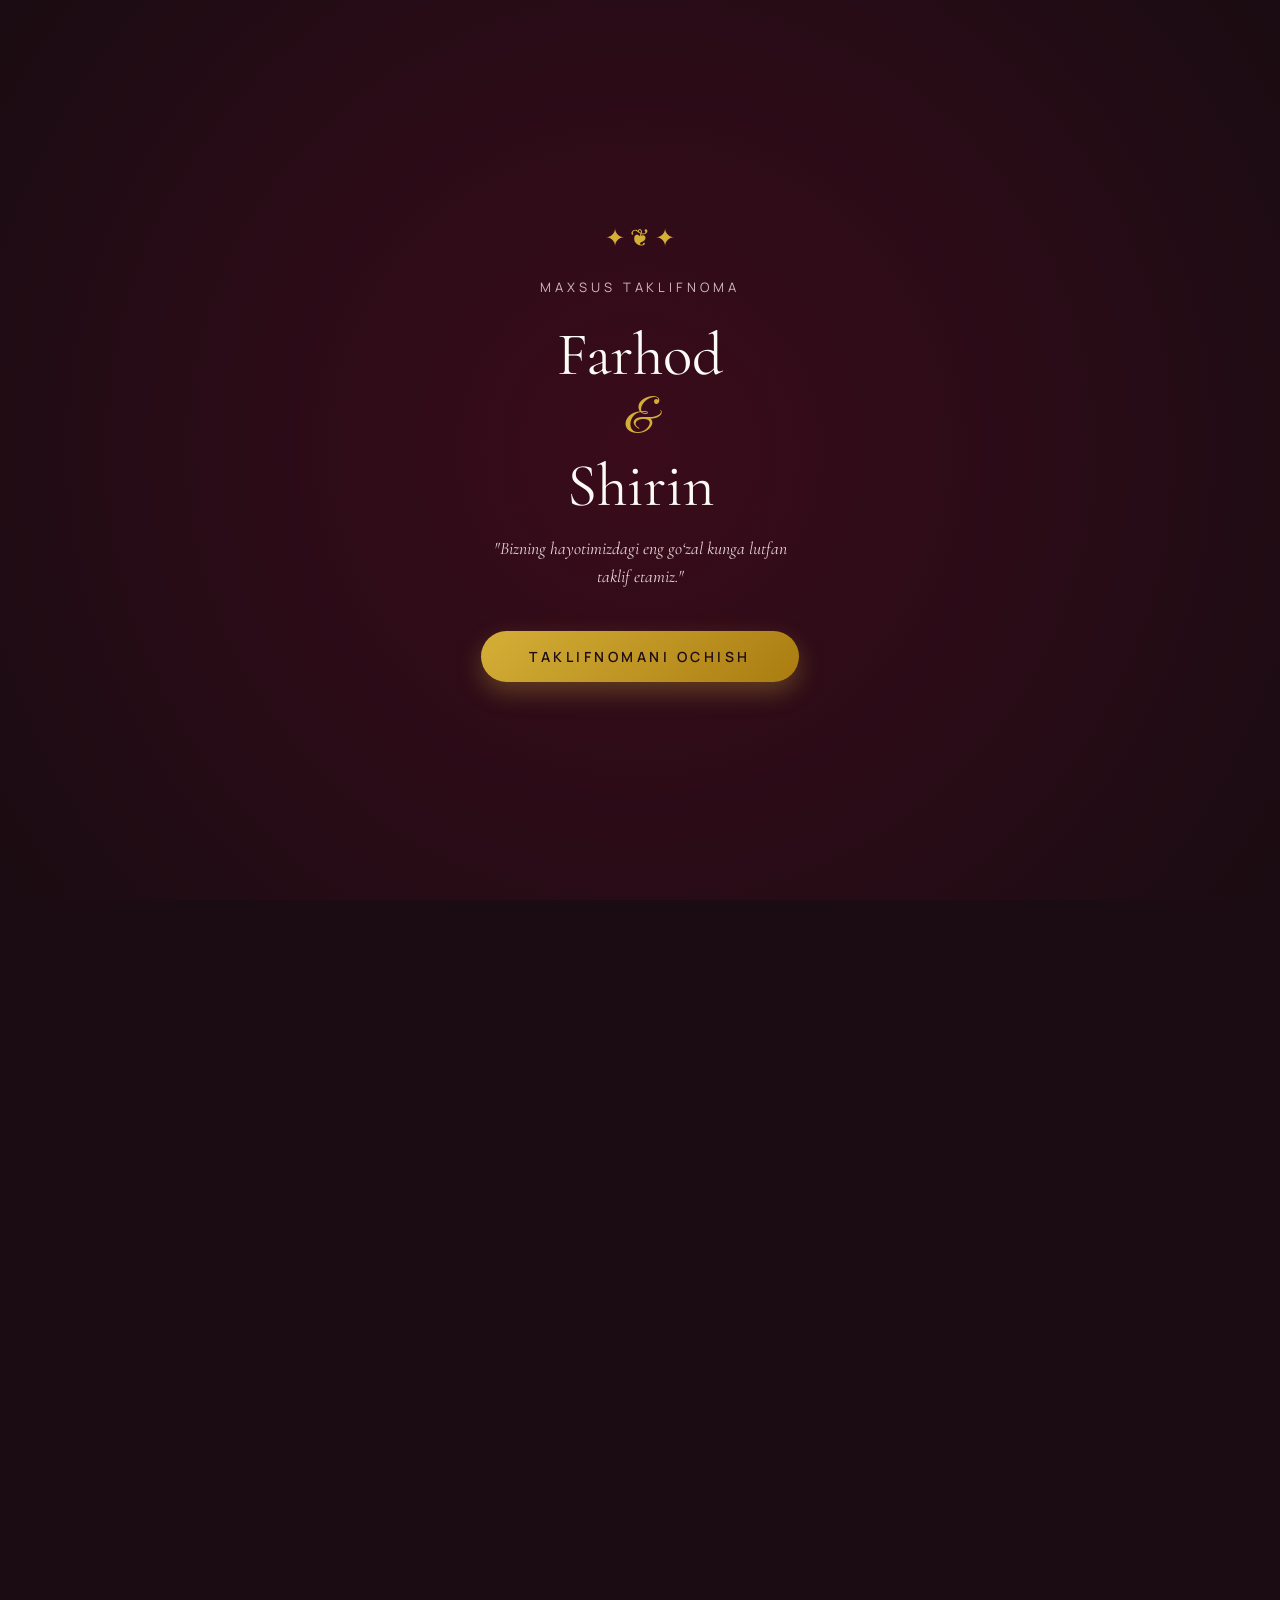
==== index.html @ 4f03fe5f "Initial commit" ====
<!DOCTYPE html>
<html lang="uz">
<head>
    <meta charset="UTF-8">
    <meta name="viewport" content="width=device-width, initial-scale=1.0, maximum-scale=1.0, user-scalable=no">
    <title>Farhod & Shirin — Nikoh To'yi Taklifnomasi</title>
    
    <!-- Google Fonts -->
    <link rel="preconnect" href="https://fonts.googleapis.com">
    <link rel="preconnect" href="https://fonts.gstatic.com" crossorigin>
    <link href="https://fonts.googleapis.com/css2?family=Cormorant+Garamond:ital,wght@0,300;0,400;0,500;0,600;1,400&family=Great+Vibes&family=Manrope:wght@300;400;500;600&family=Playfair+Display:ital,wght@0,400;0,600;1,400&display=swap" rel="stylesheet">

    <style>
        /* ==========================================
           2. CSS VARIABLES & DESIGN SYSTEM
           ========================================== */
        :root {
            --bg-deep: #1A0c12;
            --bg-main: #24121B;
            --bg-card: #2F1823;
            --bg-card-hover: #3D202E;
            
            --burgundy-dark: #3A0B1B;
            --burgundy: #5C132C;
            --ruby: #7A1E3E;
            
            --warm-ivory: #FDFBF7;
            --soft-blush: #E8D4D6;
            --champagne-gold: #D4AF37;
            --champagne-light: #F3E5AB;
            --dark-plum: #1E0D16;
            
            --text-main: #FDFBF7;
            --text-muted: #D1B8BE;
            --text-gold: #E5C568;
            
            --serif: 'Cormorant Garamond', 'Playfair Display', serif;
            --script: 'Great Vibes', cursive;
            --sans: 'Manrope', sans-serif;
            
            --transition-smooth: all 0.6s cubic-bezier(0.16, 1, 0.3, 1);
            --shadow-lux: 0 20px 40px rgba(0, 0, 0, 0.4);
            --border-gold: 1px solid rgba(212, 175, 55, 0.25);
        }

        /* ==========================================
           3. GLOBAL STYLES
           ========================================== */
        * {
            box-sizing: border-box;
            margin: 0;
            padding: 0;
            -webkit-tap-highlight-color: transparent;
        }

        html {
            scroll-behavior: smooth;
        }

        body {
            background-color: var(--bg-deep);
            color: var(--text-main);
            font-family: var(--sans);
            font-size: 16px;
            line-height: 1.6;
            overflow-x: hidden;
            position: relative;
        }

        ::selection {
            background: var(--ruby);
            color: var(--warm-ivory);
        }

        /* Subtle Cultural Background Texture & Pattern */
        body::before {
            content: '';
            position: fixed;
            top: 0;
            left: 0;
            width: 100vw;
            height: 100vh;
            background-image: 
                radial-gradient(circle at 50% 0%, rgba(92, 19, 44, 0.25) 0%, transparent 60%),
                radial-gradient(circle at 100% 100%, rgba(212, 175, 55, 0.05) 0%, transparent 50%),
                url("data:image/svg+xml,%3Csvg width='60' height='60' viewBox='0 0 60 60' xmlns='http://www.w3.org/2000/svg'%3E%3Cg fill='%23D4AF37' fill-opacity='0.02' fill-rule='evenodd'%3E%3Cpath d='M36 34v-4h-2v4h-4v2h4v4h2v-4h4v-2h-4zm0-30V0h-2v4h-4v2h4v4h2V6h4V4h-4zM6 34v-4H4v4H0v2h4v4h2v-4h4v-2H6zM6 4V0H4v4H0v2h4v4h2V6h4V4H6z'/%3E%3C/g%3E%3C/svg%3E");
            pointer-events: none;
            z-index: 0;
        }

        /* Utility classes */
        .container {
            width: 100%;
            max-width: 480px;
            margin: 0 auto;
            padding: 0 24px;
            position: relative;
            z-index: 2;
        }

        section {
            padding: 80px 0;
            position: relative;
            z-index: 2;
        }

        h1, h2, h3, h4 {
            font-family: var(--serif);
            font-weight: 400;
            letter-spacing: 0.05em;
        }

        .gold-text {
            color: var(--champagne-gold);
            font-family: var(--script);
            font-size: 1.4em;
        }

        .divider {
            width: 60px;
            height: 1px;
            background: linear-gradient(90deg, transparent, var(--champagne-gold), transparent);
            margin: 30px auto;
            opacity: 0.6;
        }

        /* Floating Petals / Particles Container */
        #particles-container {
            position: fixed;
            top: 0;
            left: 0;
            width: 100%;
            height: 100%;
            pointer-events: none;
            z-index: 1;
            overflow: hidden;
        }

        .petal {
            position: absolute;
            background: radial-gradient(circle, rgba(232,212,214,0.6) 0%, rgba(212,175,55,0.2) 100%);
            border-radius: 150% 0 150% 0;
            animation: fall linear infinite;
            opacity: 0.7;
        }

        @keyframes fall {
            0% {
                transform: translateY(-10vh) translateX(0) rotate(0deg);
                opacity: 0;
            }
            20% {
                opacity: 0.8;
            }
            80% {
                opacity: 0.8;
            }
            100% {
                transform: translateY(110vh) translateX(100px) rotate(360deg);
                opacity: 0;
            }
        }

        /* ==========================================
           TOP BAR & LANGUAGE SWITCHER / MUSIC
           ========================================== */
        .top-bar {
            position: fixed;
            top: 0;
            left: 0;
            width: 100%;
            display: flex;
            justify-content: space-between;
            align-items: center;
            padding: 16px 24px;
            z-index: 100;
            background: linear-gradient(to bottom, rgba(26,12,18,0.8), transparent);
            backdrop-filter: blur(5px);
            -webkit-backdrop-filter: blur(5px);
            transition: var(--transition-smooth);
        }

        .lang-switch {
            display: flex;
            gap: 8px;
            background: rgba(255,255,255,0.05);
            border: var(--border-gold);
            padding: 4px 10px;
            border-radius: 20px;
            font-size: 12px;
            letter-spacing: 0.1em;
        }

        .lang-btn {
            background: none;
            border: none;
            color: var(--text-muted);
            cursor: pointer;
            font-family: var(--sans);
            font-weight: 600;
            transition: color 0.3s;
        }

        .lang-btn.active {
            color: var(--champagne-gold);
        }

        .music-toggle {
            background: rgba(255,255,255,0.05);
            border: var(--border-gold);
            color: var(--champagne-gold);
            width: 36px;
            height: 36px;
            border-radius: 50%;
            display: flex;
            align-items: center;
            justify-content: center;
            cursor: pointer;
            font-size: 16px;
            transition: var(--transition-smooth);
        }

        .music-toggle.playing {
            animation: pulse-music 2s infinite ease-in-out;
            background: rgba(212,175,55,0.15);
        }

        @keyframes pulse-music {
            0%, 100% { transform: scale(1); box-shadow: 0 0 0 0 rgba(212,175,55,0.4); }
            50% { transform: scale(1.05); box-shadow: 0 0 15px rgba(212,175,55,0.6); }
        }

        /* ==========================================
           OPENING OVERLAY (CINEMATIC ENTRANCE)
           ========================================== */
        #opening-screen {
            position: fixed;
            top: 0;
            left: 0;
            width: 100vw;
            height: 100vh;
            background: radial-gradient(circle at center, #3A0B1B 0%, #1A0C12 100%);
            z-index: 1000;
            display: flex;
            flex-direction: column;
            align-items: center;
            justify-content: center;
            text-align: center;
            padding: 30px;
            transition: opacity 1s cubic-bezier(0.16, 1, 0.3, 1), transform 1s cubic-bezier(0.16, 1, 0.3, 1);
        }

        #opening-screen.hidden {
            opacity: 0;
            transform: scale(1.05);
            pointer-events: none;
        }

        .opening-ornament {
            color: var(--champagne-gold);
            font-size: 24px;
            margin-bottom: 20px;
            animation: float-slow 3s infinite ease-in-out;
        }

        @keyframes float-slow {
            0%, 100% { transform: translateY(0); }
            50% { transform: translateY(-8px); }
        }

        .opening-subtitle {
            font-family: var(--sans);
            font-size: 13px;
            letter-spacing: 0.3em;
            text-transform: uppercase;
            color: var(--text-muted);
            margin-bottom: 25px;
        }

        .opening-names {
            font-family: var(--serif);
            font-size: clamp(2.5rem, 8vw, 3.8rem);
            line-height: 1.1;
            color: var(--warm-ivory);
            margin-bottom: 15px;
        }

        .opening-names span {
            font-family: var(--script);
            color: var(--champagne-gold);
            font-size: 0.8em;
            display: block;
            margin: 5px 0;
        }

        .opening-text {
            font-family: var(--serif);
            font-style: italic;
            color: var(--soft-blush);
            font-size: 1.1rem;
            margin-bottom: 40px;
            max-width: 320px;
        }

        .open-btn {
            background: linear-gradient(135deg, #D4AF37 0%, #AA7C11 100%);
            color: var(--dark-plum);
            border: none;
            padding: 16px 48px;
            font-family: var(--sans);
            font-weight: 600;
            font-size: 14px;
            letter-spacing: 0.25em;
            text-transform: uppercase;
            border-radius: 30px;
            cursor: pointer;
            box-shadow: 0 10px 25px rgba(212,175,55,0.3);
            transition: var(--transition-smooth);
            position: relative;
            overflow: hidden;
        }

        .open-btn:hover {
            transform: translateY(-2px);
            box-shadow: 0 15px 30px rgba(212,175,55,0.5);
        }

        /* Main Wrapper (Hidden until opened) */
        #main-content {
            opacity: 0;
            transition: opacity 1.2s ease 0.3s;
        }

        #main-content.visible {
            opacity: 1;
        }

        /* ==========================================
           HERO SECTION
           ========================================== */
        .hero-section {
            min-height: 100vh;
            display: flex;
            flex-direction: column;
            align-items: center;
            justify-content: center;
            text-align: center;
            padding: 120px 24px 60px;
            position: relative;
        }

        .hero-badge {
            font-size: 12px;
            letter-spacing: 0.4em;
            text-transform: uppercase;
            color: var(--champagne-gold);
            margin-bottom: 20px;
            opacity: 0.9;
        }

        .hero-card-frame {
            width: 100%;
            max-width: 380px;
            border: var(--border-gold);
            padding: 45px 25px;
            background: linear-gradient(180deg, rgba(47, 24, 35, 0.6) 0%, rgba(26, 12, 18, 0.8) 100%);
            backdrop-filter: blur(10px);
            -webkit-backdrop-filter: blur(10px);
            box-shadow: var(--shadow-lux);
            position: relative;
            border-radius: 4px;
        }

        .hero-card-frame::before {
            content: '';
            position: absolute;
            top: 6px; left: 6px; right: 6px; bottom: 6px;
            border: 1px solid rgba(212, 175, 55, 0.1);
            pointer-events: none;
        }

        .hero-names {
            font-family: var(--serif);
            font-size: clamp(3rem, 10vw, 4.2rem);
            line-height: 1.05;
            color: var(--warm-ivory);
            margin-bottom: 15px;
        }

        .hero-ampersand {
            font-family: var(--script);
            color: var(--champagne-gold);
            font-size: 0.7em;
            display: block;
            margin: 10px 0;
        }

        .hero-date-box {
            margin-top: 30px;
            border-top: var(--border-gold);
            border-bottom: var(--border-gold);
            padding: 15px 0;
            display: flex;
            justify-content: space-around;
            align-items: center;
            font-family: var(--sans);
            font-size: 13px;
            letter-spacing: 0.2em;
            color: var(--soft-blush);
        }

        /* ==========================================
           INVITATION INVITATION SPEECH SECTION
           ========================================== */
        .speech-section {
            text-align: center;
            padding: 90px 24px;
        }

        .speech-greeting {
            font-family: var(--serif);
            font-size: 2.2rem;
            color: var(--champagne-gold);
            margin-bottom: 30px;
            font-style: italic;
        }

        .speech-body {
            font-family: var(--serif);
            font-size: 1.25rem;
            line-height: 1.8;
            color: var(--warm-ivory);
            max-width: 360px;
            margin: 0 auto;
        }

        .speech-body p {
            margin-bottom: 20px;
        }

        /* ==========================================
           COUNTDOWN SECTION
           ========================================== */
        .countdown-section {
            text-align: center;
            background: linear-gradient(180deg, transparent, rgba(58, 11, 27, 0.4), transparent);
        }

        .countdown-title {
            font-size: 14px;
            letter-spacing: 0.3em;
            text-transform: uppercase;
            color: var(--text-muted);
            margin-bottom: 35px;
        }

        .countdown-grid {
            display: grid;
            grid-template-columns: repeat(4, 1fr);
            gap: 12px;
            max-width: 360px;
            margin: 0 auto;
        }

        .countdown-item {
            background: var(--bg-card);
            border: var(--border-gold);
            padding: 16px 8px;
            border-radius: 6px;
            box-shadow: 0 10px 20px rgba(0,0,0,0.2);
        }

        .countdown-number {
            font-family: var(--serif);
            font-size: 1.8rem;
            color: var(--champagne-gold);
            font-weight: 600;
            display: block;
            line-height: 1.1;
        }

        .countdown-label {
            font-size: 10px;
            text-transform: uppercase;
            letter-spacing: 0.15em;
            color: var(--text-muted);
            margin-top: 6px;
            display: block;
        }

        /* ==========================================
           OUR DAY / TIMELINE SECTION
           ========================================== */
        .timeline-section {
            padding: 90px 24px;
        }

        .section-header {
            text-align: center;
            margin-bottom: 50px;
        }

        .section-subtitle {
            font-size: 12px;
            letter-spacing: 0.3em;
            text-transform: uppercase;
            color: var(--champagne-gold);
            margin-bottom: 10px;
        }

        .section-title {
            font-size: 2.2rem;
            color: var(--warm-ivory);
        }

        .timeline-wrapper {
            position: relative;
            max-width: 340px;
            margin: 0 auto;
        }

        .timeline-wrapper::before {
            content: '';
            position: absolute;
            top: 10px;
            bottom: 10px;
            left: 50%;
            width: 1px;
            background: rgba(212, 175, 55, 0.25);
            transform: translateX(-50%);
        }

        .timeline-item {
            display: flex;
            justify-content: space-between;
            align-items: center;
            margin-bottom: 35px;
            position: relative;
            opacity: 0;
            transform: translateY(30px);
            transition: all 0.8s cubic-bezier(0.16, 1, 0.3, 1);
        }

        .timeline-item.in-view {
            opacity: 1;
            transform: translateY(0);
        }

        .timeline-item:nth-child(odd) {
            flex-direction: row-reverse;
            text-align: right;
        }

        .timeline-item:nth-child(even) {
            text-align: left;
        }

        .timeline-content {
            width: 42%;
            background: var(--bg-card);
            border: var(--border-gold);
            padding: 16px;
            border-radius: 6px;
            box-shadow: 0 8px 20px rgba(0,0,0,0.2);
        }

        .timeline-time {
            font-family: var(--serif);
            font-size: 1.3rem;
            color: var(--champagne-gold);
            font-weight: 500;
            margin-bottom: 4px;
        }

        .timeline-desc {
            font-size: 0.9rem;
            color: var(--text-muted);
        }

        .timeline-dot {
            position: absolute;
            left: 50%;
            transform: translateX(-50%);
            width: 12px;
            height: 12px;
            background: var(--champagne-gold);
            border-radius: 50%;
            box-shadow: 0 0 10px var(--champagne-gold);
            z-index: 2;
        }

        /* ==========================================
           VENUE SECTION
           ========================================== */
        .venue-section {
            text-align: center;
            padding: 80px 24px;
            background: linear-gradient(180deg, rgba(36,18,27,0.5), rgba(58,11,27,0.3));
        }

        .venue-card {
            background: var(--bg-card);
            border: var(--border-gold);
            padding: 40px 24px;
            border-radius: 8px;
            max-width: 380px;
            margin: 0 auto;
            box-shadow: var(--shadow-lux);
            position: relative;
            overflow: hidden;
        }

        .venue-icon {
            font-size: 28px;
            margin-bottom: 20px;
        }

        .venue-name {
            font-family: var(--serif);
            font-size: 1.8rem;
            color: var(--warm-ivory);
            margin-bottom: 10px;
        }

        .venue-address {
            color: var(--text-muted);
            font-size: 0.95rem;
            margin-bottom: 30px;
            line-height: 1.5;
        }

        .map-btn {
            display: inline-block;
            background: transparent;
            border: 1px solid var(--champagne-gold);
            color: var(--champagne-gold);
            padding: 12px 30px;
            font-family: var(--sans);
            font-size: 12px;
            letter-spacing: 0.2em;
            text-transform: uppercase;
            text-decoration: none;
            border-radius: 25px;
            transition: var(--transition-smooth);
        }

        .map-btn:hover {
            background: var(--champagne-gold);
            color: var(--dark-plum);
            box-shadow: 0 8px 20px rgba(212,175,55,0.3);
        }

        /* ==========================================
           PHOTO GALLERY SECTION
           ========================================== */
        .gallery-section {
            padding: 90px 24px;
        }

        .gallery-grid {
            display: grid;
            grid-template-columns: repeat(2, 1fr);
            gap: 12px;
            max-width: 400px;
            margin: 0 auto;
        }

        .gallery-item {
            position: relative;
            border-radius: 6px;
            overflow: hidden;
            border: var(--border-gold);
            aspect-ratio: 4/5;
            cursor: pointer;
            box-shadow: 0 10px 20px rgba(0,0,0,0.3);
            background: var(--bg-card);
        }

        .gallery-item.wide {
            grid-column: span 2;
            aspect-ratio: 16/9;
        }

        .gallery-item img {
            width: 100%;
            height: 100%;
            object-fit: cover;
            transition: transform 0.8s cubic-bezier(0.16, 1, 0.3, 1);
        }

        .gallery-item:hover img {
            transform: scale(1.05);
        }

        /* Lightbox */
        #lightbox {
            position: fixed;
            top: 0;
            left: 0;
            width: 100vw;
            height: 100vh;
            background: rgba(15, 6, 10, 0.95);
            z-index: 2000;
            display: flex;
            align-items: center;
            justify-content: center;
            opacity: 0;
            pointer-events: none;
            transition: opacity 0.4s ease;
        }

        #lightbox.active {
            opacity: 1;
            pointer-events: auto;
        }

        #lightbox img {
            max-width: 90%;
            max-height: 85vh;
            object-fit: contain;
            border-radius: 4px;
            box-shadow: 0 25px 50px rgba(0,0,0,0.8);
            border: var(--border-gold);
        }

        .lightbox-close {
            position: absolute;
            top: 25px;
            right: 25px;
            background: none;
            border: none;
            color: var(--warm-ivory);
            font-size: 32px;
            cursor: pointer;
            width: 44px;
            height: 44px;
            display: flex;
            align-items: center;
            justify-content: center;
        }

        /* ==========================================
           RSVP SECTION
           ========================================== */
        .rsvp-section {
            padding: 90px 24px;
            text-align: center;
            background: linear-gradient(180deg, rgba(58,11,27,0.3), rgba(36,18,27,0.6));
        }

        .rsvp-card {
            background: var(--bg-card);
            border: var(--border-gold);
            padding: 40px 24px;
            border-radius: 8px;
            max-width: 380px;
            margin: 0 auto;
            box-shadow: var(--shadow-lux);
        }

        .rsvp-desc {
            color: var(--text-muted);
            font-size: 0.95rem;
            margin-bottom: 30px;
            line-height: 1.6;
        }

        .rsvp-options {
            display: flex;
            flex-direction: column;
            gap: 12px;
            margin-bottom: 25px;
        }

        .rsvp-btn {
            background: rgba(255,255,255,0.03);
            border: 1px solid rgba(212, 175, 55, 0.3);
            color: var(--warm-ivory);
            padding: 14px 20px;
            border-radius: 6px;
            font-family: var(--sans);
            font-size: 0.95rem;
            cursor: pointer;
            transition: var(--transition-smooth);
            text-align: left;
            display: flex;
            align-items: center;
            justify-content: space-between;
        }

        .rsvp-btn:hover, .rsvp-btn.selected {
            background: rgba(212, 175, 55, 0.15);
            border-color: var(--champagne-gold);
            color: var(--champagne-gold);
        }

        .rsvp-input {
            width: 100%;
            background: rgba(0,0,0,0.2);
            border: var(--border-gold);
            padding: 14px 16px;
            border-radius: 6px;
            color: var(--warm-ivory);
            font-family: var(--sans);
            font-size: 0.95rem;
            margin-bottom: 15px;
            outline: none;
            transition: border-color 0.3s;
        }

        .rsvp-input:focus {
            border-color: var(--champagne-gold);
        }

        .rsvp-submit {
            width: 100%;
            background: linear-gradient(135deg, #D4AF37 0%, #AA7C11 100%);
            color: var(--dark-plum);
            border: none;
            padding: 14px;
            border-radius: 6px;
            font-weight: 600;
            font-size: 13px;
            letter-spacing: 0.15em;
            text-transform: uppercase;
            cursor: pointer;
            transition: var(--transition-smooth);
        }

        .rsvp-submit:hover {
            opacity: 0.9;
            transform: translateY(-1px);
        }

        .rsvp-success {
            display: none;
            color: var(--champagne-gold);
            font-family: var(--serif);
            font-size: 1.2rem;
            padding: 20px 0;
            font-style: italic;
        }

        /* ==========================================
           GUEST WISHES / MESSAGE WALL
           ========================================== */
        .wishes-section {
            padding: 90px 24px;
        }

        .wishes-card {
            background: var(--bg-card);
            border: var(--border-gold);
            padding: 35px 24px;
            border-radius: 8px;
            max-width: 380px;
            margin: 0 auto;
            box-shadow: var(--shadow-lux);
        }

        .wishes-wall {
            max-height: 280px;
            overflow-y: auto;
            margin-top: 25px;
            padding-right: 4px;
            display: flex;
            flex-direction: column;
            gap: 12px;
        }

        .wish-bubble {
            background: rgba(255,255,255,0.03);
            border: 1px solid rgba(212,175,55,0.15);
            padding: 12px 16px;
            border-radius: 6px;
            text-align: left;
        }

        .wish-author {
            font-weight: 600;
            color: var(--champagne-gold);
            font-size: 0.85rem;
            margin-bottom: 4px;
            display: flex;
            justify-content: space-between;
        }

        .wish-text {
            font-size: 0.9rem;
            color: var(--text-muted);
            line-height: 1.4;
        }

        .wish-time {
            font-size: 0.75rem;
            color: rgba(255,255,255,0.3);
        }

        /* ==========================================
           SHARING & CLOSING
           ========================================== */
        .closing-section {
            padding: 100px 24px 60px;
            text-align: center;
            background: radial-gradient(circle at center, #3A0B1B 0%, #1A0C12 100%);
        }

        .closing-quote {
            font-family: var(--serif);
            font-size: 1.4rem;
            font-style: italic;
            color: var(--warm-ivory);
            max-width: 340px;
            margin: 0 auto 40px;
            line-height: 1.6;
        }

        .share-box {
            max-width: 380px;
            margin: 40px auto 0;
            background: var(--bg-card);
            border: var(--border-gold);
            padding: 30px 20px;
            border-radius: 8px;
        }

        .share-title {
            font-size: 12px;
            letter-spacing: 0.25em;
            text-transform: uppercase;
            color: var(--text-muted);
            margin-bottom: 20px;
        }

        .share-buttons {
            display: flex;
            gap: 10px;
            justify-content: center;
        }

        .share-btn {
            flex: 1;
            background: rgba(255,255,255,0.05);
            border: var(--border-gold);
            color: var(--warm-ivory);
            padding: 10px 8px;
            border-radius: 6px;
            font-size: 12px;
            font-weight: 600;
            cursor: pointer;
            transition: var(--transition-smooth);
            text-decoration: none;
            display: flex;
            align-items: center;
            justify-content: center;
            gap: 6px;
        }

        .share-btn:hover {
            background: var(--champagne-gold);
            color: var(--dark-plum);
        }

        .footer-credits {
            margin-top: 60px;
            font-size: 11px;
            color: rgba(255,255,255,0.3);
            letter-spacing: 0.1em;
        }

        /* ==========================================
           MEDIA QUERIES FOR LARGER SCREENS
           ========================================== */
        @media (min-width: 768px) {
            .container {
                max-width: 520px;
            }
            .gallery-grid {
                max-width: 500px;
            }
        }
    </style>
</head>
<body>

    <!-- Floating Particles / Petals Background -->
    <div id="particles-container"></div>

    <!-- Top Navigation Bar -->
    <div class="top-bar">
        <div class="lang-switch">
            <button class="lang-btn active" onclick="setLanguage('uz')">UZ</button>
            <span style="color: rgba(255,255,255,0.2)">|</span>
            <button class="lang-btn" onclick="setLanguage('ru')">RU</button>
        </div>
        <button class="music-toggle" id="musicToggleBtn" onclick="toggleMusic()" title="Musiqani yoqish/o'chirish">♫</button>
    </div>

    <!-- Audio Element (Placeholder royalty-free ambient audio or copyright-free chime) -->
    <audio id="bgMusic" loop preload="auto">
        <source src="https://cdn.pixabay.com/download/audio/2022/05/27/audio_1808fbf756.mp3?filename=romantic-wedding-piano-112196.mp3" type="audio/mpeg">
    </audio>

    <!-- ==========================================
       1. OPENING SCREEN (CINEMATIC ENTRANCE)
       ========================================== -->
    <div id="opening-screen">
        <div class="opening-ornament">✦ ❦ ✦</div>
        <div class="opening-subtitle" data-i18n="greetingSub">Maxsus taklifnoma</div>
        <div class="opening-names">
            Farhod <br><span>&amp;</span> Shirin
        </div>
        <div class="opening-text" data-i18n="openingText">"Bizning hayotimizdagi eng go‘zal kunga lutfan taklif etamiz."</div>
        <button class="open-btn" onclick="openInvitation()" data-i18n="openBtn">TAKlifnomani ochish</button>
    </div>

    <!-- ==========================================
       MAIN CONTENT CONTAINER
       ========================================== -->
    <div id="main-content">

        <!-- HERO SECTION -->
        <section class="hero-section">
            <div class="hero-badge" data-i18n="heroBadge">NIKOH TO'YI TAKLIFNOMASI</div>
            <div class="hero-card-frame">
                <h1 class="hero-names">
                    Farhod
                    <span class="hero-ampersand">&amp;</span>
                    Shirin
                </h1>
                <div class="divider"></div>
                <div class="hero-date-box">
                    <span>03</span>
                    <span>•</span>
                    <span>11</span>
                    <span>•</span>
                    <span>2026</span>
                </div>
            </div>
            <div style="margin-top: 40px; opacity: 0.6; font-size: 13px; letter-spacing: 0.2em;" data-i18n="scrollHint">PASTGA SURING ↓</div>
        </section>

        <!-- SPEECH / INVITATION TEXT -->
        <section class="speech-section">
            <div class="container">
                <div class="speech-greeting" data-i18n="speechGreeting">Assalomu alaykum!</div>
                <div class="speech-body">
                    <p data-i18n="speechP1">Bizning hayotimizdagi eng go‘zal kunlardan birini siz bilan birga nishonlashdan mamnun bo‘lamiz.</p>
                    <p data-i18n="speechP2">Aziz mehmonimiz, sizni nikoh to‘yimizga chin qalbimizdan taklif qilamiz. Quvonchimizga sherik bo‘ling!</p>
                </div>
                <div class="divider"></div>
            </div>
        </section>

        <!-- COUNTDOWN SECTION -->
        <section class="countdown-section">
            <div class="container">
                <div class="countdown-title" data-i18n="countdownTitle">TO'YGacha QOLGAN VAQT</div>
                <div class="countdown-grid">
                    <div class="countdown-item">
                        <span class="countdown-number" id="days">00</span>
                        <span class="countdown-label" data-i18n="cdDays">Kun</span>
                    </div>
                    <div class="countdown-item">
                        <span class="countdown-number" id="hours">00</span>
                        <span class="countdown-label" data-i18n="cdHours">Soat</span>
                    </div>
                    <div class="countdown-item">
                        <span class="countdown-number" id="minutes">00</span>
                        <span class="countdown-label" data-i18n="cdMinutes">Daqiqa</span>
                    </div>
                    <div class="countdown-item">
                        <span class="countdown-number" id="seconds">00</span>
                        <span class="countdown-label" data-i18n="cdSeconds">Soniya</span>
                    </div>
                </div>
            </div>
        </section>

        <!-- TIMELINE SECTION -->
        <section class="timeline-section">
            <div class="container">
                <div class="section-header">
                    <div class="section-subtitle" data-i18n="timelineSub">Dastur</div>
                    <h2 class="section-title" data-i18n="timelineTitle">To'y Kun tartibi</h2>
                </div>
                
                <div class="timeline-wrapper">
                    <div class="timeline-item">
                        <div class="timeline-content">
                            <div class="timeline-time">17:30</div>
                            <div class="timeline-desc" data-i18n="t1Desc">Mehmonlarni kutib olish</div>
                        </div>
                        <div class="timeline-dot"></div>
                    </div>

                    <div class="timeline-item">
                        <div class="timeline-content">
                            <div class="timeline-time">18:00</div>
                            <div class="timeline-desc" data-i18n="t2Desc">Nikoh marosimi va tabriklar</div>
                        </div>
                        <div class="timeline-dot"></div>
                    </div>

                    <div class="timeline-item">
                        <div class="timeline-content">
                            <div class="timeline-time">19:00</div>
                            <div class="timeline-desc" data-i18n="t3Desc">To‘y tantanali ziyofati</div>
                        </div>
                        <div class="timeline-dot"></div>
                    </div>

                    <div class="timeline-item">
                        <div class="timeline-content">
                            <div class="timeline-time">21:00</div>
                            <div class="timeline-desc" data-i18n="t4Desc">Bayram dastur va shou</div>
                        </div>
                        <div class="timeline-dot"></div>
                    </div>

                    <div class="timeline-item">
                        <div class="timeline-content">
                            <div class="timeline-time">22:30</div>
                            <div class="timeline-desc" data-i18n="t5Desc">Tantanali yakun</div>
                        </div>
                        <div class="timeline-dot"></div>
                    </div>
                </div>
            </div>
        </section>

        <!-- VENUE SECTION -->
        <section class="venue-section">
            <div class="container">
                <div class="section-header">
                    <div class="section-subtitle" data-i18n="venueSub">Manzil</div>
                    <h2 class="section-title" data-i18n="venueTitle">To'y O'tkaziladigan Joy</h2>
                </div>
                <div class="venue-card">
                    <div class="venue-icon">🏛️</div>
                    <h3 class="venue-name">Versal Wedding Hall</h3>
                    <div class="venue-address" data-i18n="venueAddress">Tashkent, Uzbekistan<br>Shayxontohur tumani, Labzak ko‘chasi</div>
                    <a href="https://maps.google.com/?q=Versal+Wedding+Hall+Tashkent" target="_blank" class="map-btn" data-i18n="mapBtn">Xaritada ochish 📍</a>
                </div>
            </div>
        </section>

        <!-- PHOTO GALLERY SECTION -->
        <section class="gallery-section">
            <div class="container">
                <div class="section-header">
                    <div class="section-subtitle" data-i18n="gallerySub">Xotiralar</div>
                    <h2 class="section-title" data-i18n="galleryTitle">Bizning Lahzalar</h2>
                </div>
                <div class="gallery-grid">
                    <div class="gallery-item wide" onclick="openLightbox('https://images.unsplash.com/photo-1519741497674-611481863552?auto=format&fit=crop&w=1200&q=80')">
                        <img src="https://images.unsplash.com/photo-1519741497674-611481863552?auto=format&fit=crop&w=800&q=80" alt="Couple portrait">
                    </div>
                    <div class="gallery-item" onclick="openLightbox('https://images.unsplash.com/photo-1583939003579-730e3918a45a?auto=format&fit=crop&w=800&q=80')">
                        <img src="https://images.unsplash.com/photo-1583939003579-730e3918a45a?auto=format&fit=crop&w=600&q=80" alt="Wedding moment">
                    </div>
                    <div class="gallery-item" onclick="openLightbox('https://images.unsplash.com/photo-1511285560929-80b456fea0bc?auto=format&fit=crop&w=800&q=80')">
                        <img src="https://images.unsplash.com/photo-1511285560929-80b456fea0bc?auto=format&fit=crop&w=600&q=80" alt="Celebration">
                    </div>
                </div>
            </div>
        </section>

        <!-- RSVP SECTION -->
        <section class="rsvp-section">
            <div class="container">
                <div class="section-header">
                    <div class="section-subtitle" data-i18n="rsvpSub">Ishtirok etish</div>
                    <h2 class="section-title" data-i18n="rsvpTitle">Sizni kutamiz</h2>
                </div>
                <div class="rsvp-card">
                    <p class="rsvp-desc" data-i18n="rsvpDesc">To‘yimizda ishtirok etishingizni tasdiqlab qo‘ysangiz, juda xursand bo‘lamiz.</p>
                    
                    <form id="rsvpForm" onsubmit="handleRsvp(event)">
                        <input type="text" id="guestName" class="rsvp-input" placeholder="Ism va familiyangiz" required data-i18n-placeholder="rsvpNamePlaceholder">
                        
                        <div class="rsvp-options">
                            <button type="button" class="rsvp-btn" onclick="selectRsvp(this, 'Albatta kelaman')">
                                <span data-i18n="rsvpOpt1">✓ Albatta kelaman</span>
                                <span style="font-size: 18px;">✨</span>
                            </button>
                            <button type="button" class="rsvp-btn" onclick="selectRsvp(this, 'Hali aniq emas')">
                                <span data-i18n="rsvpOpt2">? Hali aniq emas</span>
                                <span style="font-size: 18px;">⏳</span>
                            </button>
                            <button type="button" class="rsvp-btn" onclick="selectRsvp(this, 'Afsuski, kela olmayman')">
                                <span data-i18n="rsvpOpt3">✕ Afsuski, kela olmayman</span>
                                <span style="font-size: 18px;">🕊️</span>
                            </button>
                        </div>
                        
                        <button type="submit" class="rsvp-submit" data-i18n="rsvpSubmit">Tasdiqlash</button>
                    </form>
                    
                    <div id="rsvpSuccess" class="rsvp-success" data-i18n="rsvpSuccessMsg">
                        Javobingiz uchun rahmat! Sizni to‘yimizda ko‘rishdan mamnun bo‘lamiz. ❤️
                    </div>
                </div>
            </div>
        </section>

        <!-- GUEST WISHES / MESSAGE WALL -->
        <section class="wishes-section">
            <div class="container">
                <div class="section-header">
                    <div class="section-subtitle" data-i18n="wishesSub">Dildagi gaplar</div>
                    <h2 class="section-title" data-i18n="wishesTitle">Bizga tilak qoldiring</h2>
                </div>
                <div class="wishes-card">
                    <form id="wishForm" onsubmit="handleWish(event)">
                        <input type="text" id="wishName" class="rsvp-input" placeholder="Ismingiz" required data-i18n-placeholder="wishNamePlaceholder" style="margin-bottom: 10px;">
                        <textarea id="wishText" class="rsvp-input" placeholder="Samimiy tilaklaringiz..." rows="3" required data-i18n-placeholder="wishTextPlaceholder" style="resize: none; margin-bottom: 15px;"></textarea>
                        <button type="submit" class="rsvp-submit" data-i18n="wishSubmit">Tilak qoldirish</button>
                    </form>
                    
                    <div class="wishes-wall" id="wishesWall">
                        <!-- Dynamically populated from localStorage -->
                    </div>
                </div>
            </div>
        </section>

        <!-- CLOSING & SHARING -->
        <section class="closing-section">
            <div class="container">
                <div class="closing-quote" data-i18n="closingQuote">
                    "Bizning baxtimizni baham ko‘rishga kelishingizni intiqlik bilan kutamiz."
                </div>
                
                <h2 style="font-family: var(--serif); font-size: 2.2rem; color: var(--warm-ivory); margin-bottom: 10px;">
                    Farhod <span style="font-family: var(--script); color: var(--champagne-gold);">&amp;</span> Shirin
                </h2>
                <div style="font-size: 13px; letter-spacing: 0.3em; color: var(--champagne-gold);">03 • 11 • 2026</div>

                <div class="share-box">
                    <div class="share-title" data-i18n="shareTitle">Taklifnomani ulashing</div>
                    <div class="share-buttons">
                        <button class="share-btn" onclick="shareToTelegram()">Telegram</button>
                        <button class="share-btn" onclick="shareToWhatsApp()">WhatsApp</button>
                        <button class="share-btn" onclick="copyLink()" data-i18n="copyBtn">Nusxa olish</button>
                    </div>
                </div>

                <div class="footer-credits">
                    © 2026 Farhod &amp; Shirin Wedding. All rights reserved.
                </div>
            </div>
        </section>

    </div>

    <!-- Lightbox Element -->
    <div id="lightbox" onclick="closeLightbox()">
        <button class="lightbox-close">&times;</button>
        <img id="lightboxImg" src="" alt="Zoomed view">
    </div>

    <!-- ==========================================
       JAVASCRIPT CODE
       ========================================== -->
    <script>
        /* ------------------------------------------
           CONFIGURATION OBJECT
           ------------------------------------------ */
        const INVITATION = {
            bride: "Shirin",
            groom: "Farhod",
            date: "03 November 2026",
            time: "18:00",
            venue: "Versal Wedding Hall",
            city: "Tashkent, Uzbekistan",
            mapUrl: "https://maps.google.com/?q=Versal+Wedding+Hall+Tashkent",
            musicUrl: "https://cdn.pixabay.com/download/audio/2022/05/27/audio_1808fbf756.mp3?filename=romantic-wedding-piano-112196.mp3"
        };

        /* ------------------------------------------
           TRANSLATIONS (UZ / RU)
           ------------------------------------------ */
        const translations = {
            uz: {
                greetingSub: "Maxsus taklifnoma",
                openingText: "\"Bizning hayotimizdagi eng go‘zal kunga lutfan taklif etamiz.\"",
                openBtn: "Taklifnomani ochish",
                heroBadge: "NIKOH TO'YI TAKLIFNOMASI",
                speechGreeting: "Assalomu alaykum!",
                speechP1: "Bizning hayotimizdagi eng go‘zal kunlardan birini siz bilan birga nishonlashdan mamnun bo‘lamiz.",
                speechP2: "Aziz mehmonimiz, sizni nikoh to‘yimizga chin qalbimizdan taklif qilamiz. Quvonchimizga sherik bo‘ling!",
                countdownTitle: "TO'Ygacha QOLGAN VAQT",
                cdDays: "Kun",
                cdHours: "Soat",
                cdMinutes: "Daqiqa",
                cdSeconds: "Soniya",
                timelineSub: "Dastur",
                timelineTitle: "To'y Kun tartibi",
                t1Desc: "Mehmonlarni kutib olish",
                t2Desc: "Nikoh marosimi va tabriklar",
                t3Desc: "To‘y tantanali ziyofati",
                t4Desc: "Bayram dastur va shou",
                t5Desc: "Tantanali yakun",
                venueSub: "Manzil",
                venueTitle: "To'y O'tkaziladigan Joy",
                venueAddress: "Tashkent, Uzbekistan<br>Shayxontohur tumani, Labzak ko‘chasi",
                mapBtn: "Xaritada ochish 📍",
                gallerySub: "Xotiralar",
                galleryTitle: "Bizning Lahzalar",
                rsvpSub: "Ishtirok etish",
                rsvpTitle: "Sizni kutamiz",
                rsvpDesc: "To‘yimizda ishtirok etishingizni tasdiqlab qo‘ysangiz, juda xursand bo‘lamiz.",
                rsvpNamePlaceholder: "Ism va familiyangiz",
                rsvpOpt1: "✓ Albatta kelaman",
                rsvpOpt2: "? Hali aniq emas",
                rsvpOpt3: "✕ Afsuski, kela olmayman",
                rsvpSubmit: "Tasdiqlash",
                rsvpSuccessMsg: "Javobingiz uchun rahmat! Sizni to‘yimizda ko‘rishdan mamnun bo‘lamiz. ❤️",
                wishesSub: "Dildagi gaplar",
                wishesTitle: "Bizga tilak qoldiring",
                wishNamePlaceholder: "Ismingiz",
                wishTextPlaceholder: "Samimiy tilaklaringiz...",
                wishSubmit: "Tilak qoldirish",
                closingQuote: "\"Bizning baxtimizni baham ko‘rishga kelishingizni intiqlik bilan kutamiz.\"",
                shareTitle: "Taklifnomani ulashing",
                copyBtn: "Nusxa olish"
            },
            ru: {
                greetingSub: "Специальное приглашение",
                openingText: "\"Приглашаем вас разделить с нами самый прекрасный день нашей жизни.\"",
                openBtn: "Открыть приглашение",
                heroBadge: "ПРИГЛАШЕНИЕ НА СВАДЬБУ",
                speechGreeting: "Здравствуйте!",
                speechP1: "Мы будем счастливы разделить один из самых прекрасных дней нашей жизни вместе с вами.",
                speechP2: "Дорогие гости, от всего сердца приглашаем вас на наше свадебное торжество.",
                countdownTitle: "ДО СВАДЬБЫ ОСТАЛОСЬ",
                cdDays: "Дней",
                cdHours: "Часов",
                cdMinutes: "Минут",
                cdSeconds: "Секунд",
                timelineSub: "Программа",
                timelineTitle: "Расписание дня",
                t1Desc: "Встреча гостей",
                t2Desc: "Церемония бракосочетания",
                t3Desc: "Праздничный банкет",
                t4Desc: "Шоу-программа",
                t5Desc: "Торжественное завершение",
                venueSub: "Локация",
                venueTitle: "Место проведения",
                venueAddress: "Ташкент, Узбекистан<br>Шайхантахурский район, ул. Лабзак",
                mapBtn: "Открыть на карте 📍",
                gallerySub: "Воспоминания",
                galleryTitle: "Наша галерея",
                rsvpSub: "Присутствие",
                rsvpTitle: "Ждем вас",
                rsvpDesc: "Пожалуйста, подтвердите ваше участие в нашем торжестве.",
                rsvpNamePlaceholder: "Ваше имя и фамилия",
                rsvpOpt1: "✓ Обязательно приду",
                rsvpOpt2: "? Еще не точен",
                rsvpOpt3: "✕ К сожалению, не смогу",
                rsvpSubmit: "Подтвердить",
                rsvpSuccessMsg: "Спасибо за ответ! Будем рады видеть вас на нашей свадьбе. ❤️",
                wishesSub: "Пожелания",
                wishesTitle: "Оставьте пожелание",
                wishNamePlaceholder: "Ваше имя",
                wishTextPlaceholder: "Ваши искренние пожелания...",
                wishSubmit: "Отправить пожелание",
                closingQuote: "\"Мы с нетерпением ждем возможности разделить наше счастье с вами.\"",
                shareTitle: "Поделиться приглашением",
                copyBtn: "Скопировать"
            }
        };

        let currentLang = 'uz';

        function setLanguage(lang) {
            currentLang = lang;
            document.querySelectorAll('.lang-btn').forEach(btn => btn.classList.remove('active'));
            event.target.classList.add('active');

            document.querySelectorAll('[data-i18n]').forEach(el => {
                const key = el.getAttribute('data-i18n');
                if (translations[lang][key]) {
                    el.innerHTML = translations[lang][key];
                }
            });

            document.querySelectorAll('[data-i18n-placeholder]').forEach(el => {
                const key = el.getAttribute('data-i18n-placeholder');
                if (translations[lang][key]) {
                    el.placeholder = translations[lang][key];
                }
            });
        }

        /* ------------------------------------------
           PARTICLE / PETAL GENERATOR
           ------------------------------------------ */
        function createPetals() {
            const container = document.getElementById('particles-container');
            const prefersReducedMotion = window.matchMedia('(prefers-reduced-motion: reduce)').matches;
            if (prefersReducedMotion) return;

            const count = 15;
            for (let i = 0; i < count; i++) {
                const petal = document.createElement('div');
                petal.className = 'petal';
                const size = Math.random() * 8 + 6;
                petal.style.width = `${size}px`;
                petal.style.height = `${size * 1.4}px`;
                petal.style.left = `${Math.random() * 100}vw`;
                petal.style.top = `-20px`;
                petal.style.animationDuration = `${Math.random() * 8 + 7}s`;
                petal.style.animationDelay = `${Math.random() * 5}s`;
                container.appendChild(petal);
            }
        }

        /* ------------------------------------------
           AUDIO & OPENING INTERACTION
           ------------------------------------------ */
        let isPlaying = false;
        const bgMusic = document.getElementById('bgMusic');
        const musicToggleBtn = document.getElementById('musicToggleBtn');

        function openInvitation() {
            const openingScreen = document.getElementById('opening-screen');
            const mainContent = document.getElementById('main-content');

            openingScreen.classList.add('hidden');
            mainContent.classList.add('visible');

            // Attempt to play background music upon user interaction
            bgMusic.play().then(() => {
                isPlaying = true;
                musicToggleBtn.classList.add('playing');
                musicToggleBtn.innerHTML = "♫";
            }).catch(() => {
                isPlaying = false;
            });
        }

        function toggleMusic() {
            if (isPlaying) {
                bgMusic.pause();
                isPlaying = false;
                musicToggleBtn.classList.remove('playing');
                musicToggleBtn.innerHTML = "🔇";
            } else {
                bgMusic.play().then(() => {
                    isPlaying = true;
                    musicToggleBtn.classList.add('playing');
                    musicToggleBtn.innerHTML = "♫";
                }).catch(e => console.log("Audio play blocked"));
            }
        }

        /* ------------------------------------------
           LIVE COUNTDOWN LOGIC
           ------------------------------------------ */
        const weddingDate = new Date("November 3, 2026 18:00:00").getTime();

        function updateCountdown() {
            const now = new Date().getTime();
            const distance = weddingDate - now;

            if (distance < 0) {
                document.getElementById("days").innerText = "00";
                document.getElementById("hours").innerText = "00";
                document.getElementById("minutes").innerText = "00";
                document.getElementById("seconds").innerText = "00";
                return;
            }

            const days = Math.floor(distance / (1000 * 60 * 60 * 24));
            const hours = Math.floor((distance % (1000 * 60 * 60 * 24)) / (1000 * 60 * 60));
            const minutes = Math.floor((distance % (1000 * 60 * 60)) / (1000 * 60));
            const seconds = Math.floor((distance % (1000 * 60)) / 1000);

            document.getElementById("days").innerText = String(days).padStart(2, '0');
            document.getElementById("hours").innerText = String(hours).padStart(2, '0');
            document.getElementById("minutes").innerText = String(minutes).padStart(2, '0');
            document.getElementById("seconds").innerText = String(seconds).padStart(2, '0');
        }

        setInterval(updateCountdown, 1000);
        updateCountdown();

        /* ------------------------------------------
           INTERSECTION OBSERVER FOR TIMELINE
           ------------------------------------------ */
        const observerOptions = {
            threshold: 0.15
        };

        const observer = new IntersectionObserver((entries, observer) => {
            entries.forEach(entry => {
                if (entry.isIntersecting) {
                    entry.target.classList.add('in-view');
                }
            });
        }, observerOptions);

        document.querySelectorAll('.timeline-item').forEach(item => {
            observer.observe(item);
        });

        /* ------------------------------------------
           LIGHTBOX GALLERY
           ------------------------------------------ */
        function openLightbox(url) {
            const lightbox = document.getElementById('lightbox');
            const img = document.getElementById('lightboxImg');
            img.src = url;
            lightbox.classList.add('active');
        }

        function closeLightbox() {
            document.getElementById('lightbox').classList.remove('active');
        }

        /* ------------------------------------------
           RSVP INTERACTION
           ------------------------------------------ */
        let selectedRsvpStatus = "Albatta kelaman";

        function selectRsvp(btn, status) {
            document.querySelectorAll('.rsvp-btn').forEach(b => b.classList.remove('selected'));
            btn.classList.add('selected');
            selectedRsvpStatus = status;
        }

        function handleRsvp(e) {
            e.preventDefault();
            const name = document.getElementById('guestName').value;
            if(!name) return;

            // Save state or simulate backend submission
            const rsvpData = { name, status: selectedRsvpStatus, time: new Date().toISOString() };
            let rsvps = JSON.parse(localStorage.getItem('wedding_rsvps') || '[]');
            rsvps.push(rsvpData);
            localStorage.setItem('wedding_rsvps', JSON.stringify(rsvps));

            document.getElementById('rsvpForm').style.display = 'none';
            document.getElementById('rsvpSuccess').style.display = 'block';
        }

        /* ------------------------------------------
           GUEST WISHES / MESSAGE WALL
           ------------------------------------------ */
        function loadWishes() {
            const wall = document.getElementById('wishesWall');
            const wishes = JSON.parse(localStorage.getItem('wedding_wishes') || '[]');
            
            // Default demo wish if empty
            if (wishes.length === 0) {
                wishes.push({
                    name: "Anvar & Dilnoza",
                    text: "Baxtli bo'linglar! Oila qurishdek ulug' qadam muborak bo'lsin.",
                    time: "Bugun"
                });
            }

            wall.innerHTML = wishes.map(w => `
                <div class="wish-bubble">
                    <div class="wish-author">
                        <span>${escapeHtml(w.name)}</span>
                        <span class="wish-time">${w.time || 'Yaqinda'}</span>
                    </div>
                    <div class="wish-text">${escapeHtml(w.text)}</div>
                </div>
            `).join('');
        }

        function handleWish(e) {
            e.preventDefault();
            const name = document.getElementById('wishName').value;
            const text = document.getElementById('wishText').value;

            if(!name || !text) return;

            const newWish = { name, text, time: "Hozirgina" };
            let wishes = JSON.parse(localStorage.getItem('wedding_wishes') || '[]');
            wishes.unshift(newWish);
            localStorage.setItem('wedding_wishes', JSON.stringify(wishes));

            document.getElementById('wishName').value = '';
            document.getElementById('wishText').value = '';
            loadWishes();
        }

        function escapeHtml(str) {
            return str.replace(/&/g, "&amp;").replace(/</g, "&lt;").replace(/>/g, "&gt;").replace(/"/g, "&quot;").replace(/'/g, "&#039;");
        }

        // Initialize wishes on load
        loadWishes();

        /* ------------------------------------------
           SHARING FUNCTIONALITY
           ------------------------------------------ */
        const shareUrl = window.location.href;
        const shareText = "Farhod & Shirin nikoh to'yiga taklif etamiz! 💍 03.11.2026";

        function shareToTelegram() {
            const url = `https://t.me/share/url?url=${encodeURIComponent(shareUrl)}&text=${encodeURIComponent(shareText)}`;
            window.open(url, '_blank');
        }

        function shareToWhatsApp() {
            const url = `https://api.whatsapp.com/send?text=${encodeURIComponent(shareText + " " + shareUrl)}`;
            window.open(url, '_blank');
        }

        function copyLink() {
            if (navigator.clipboard) {
                navigator.clipboard.writeText(shareUrl).then(() => {
                    alert(currentLang === 'uz' ? "Taklifnoma havolasi nusxalandi!" : "Ссылка скопирована!");
                });
            } else {
                prompt("Havolani nusxalang:", shareUrl);
            }
        }

        // Initialize petals on DOM load
        document.addEventListener('DOMContentLoaded', createPetals);
    </script>
</body>
</html>
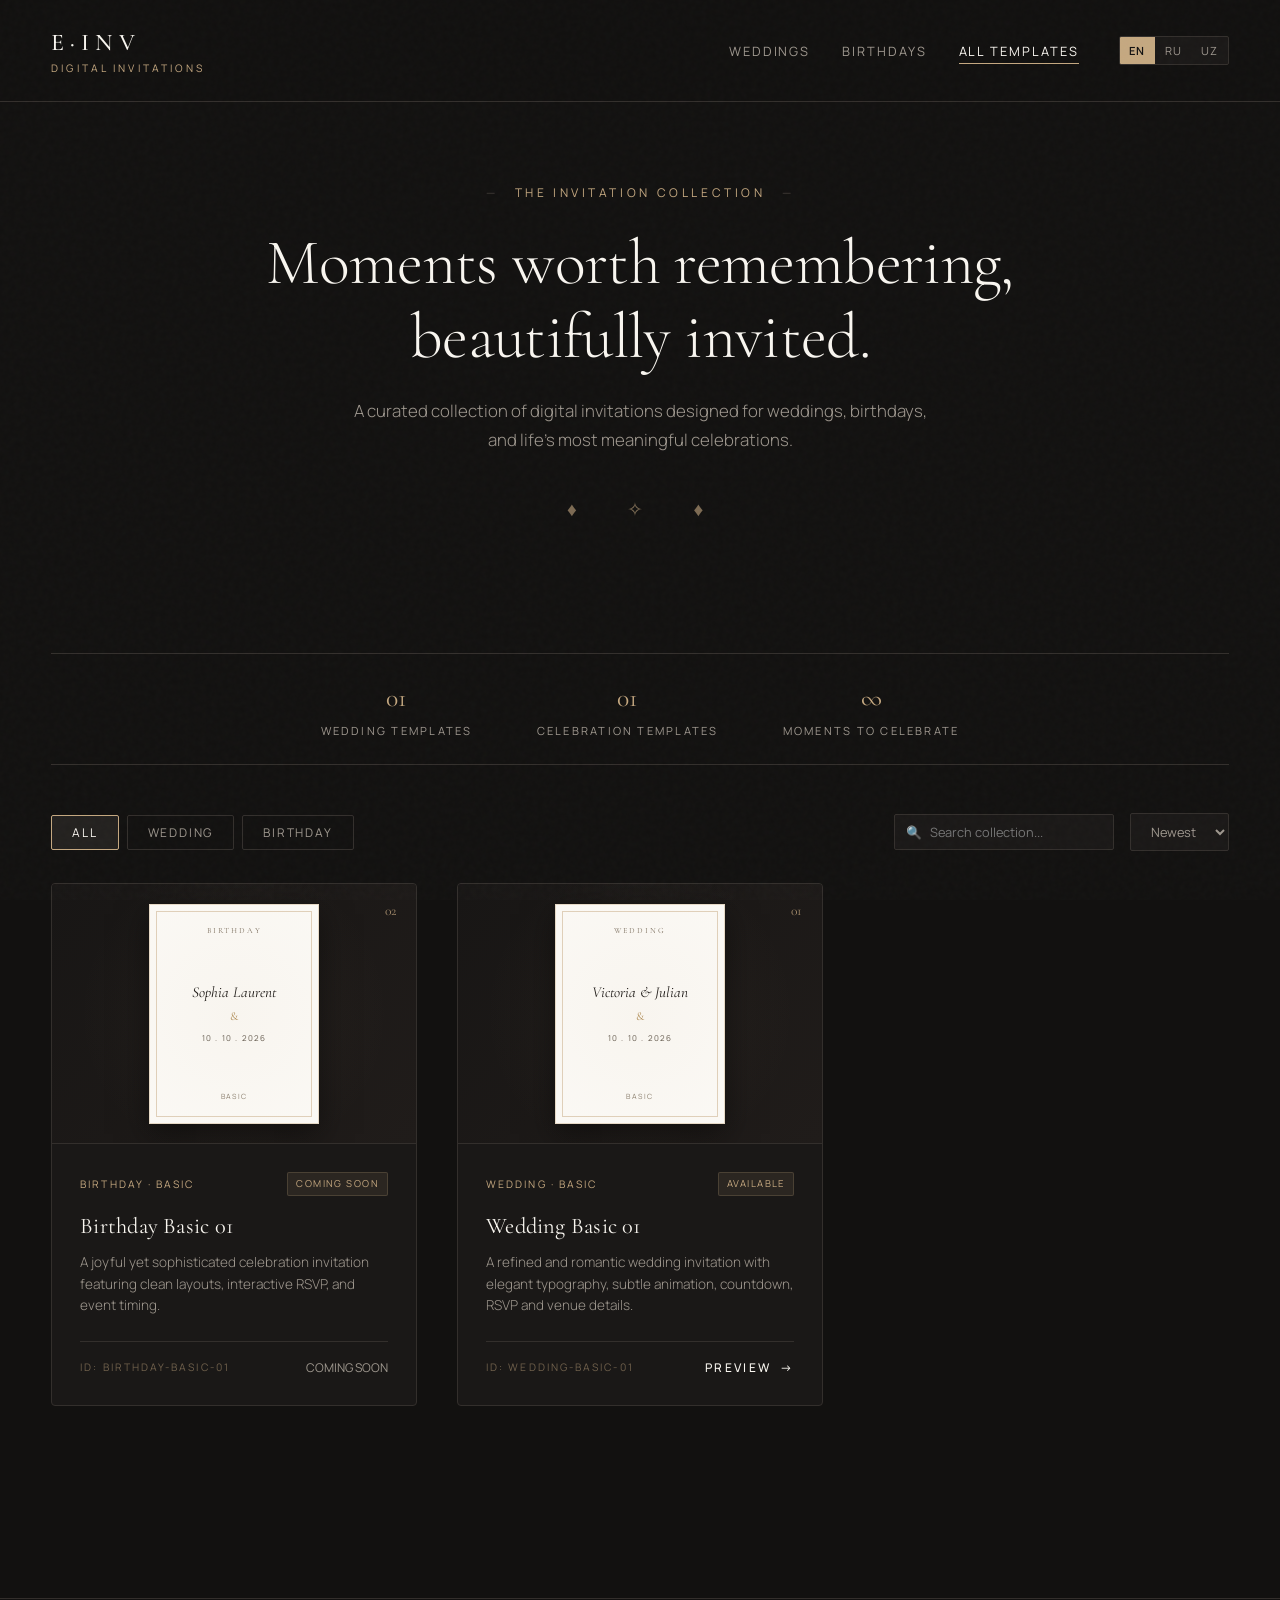
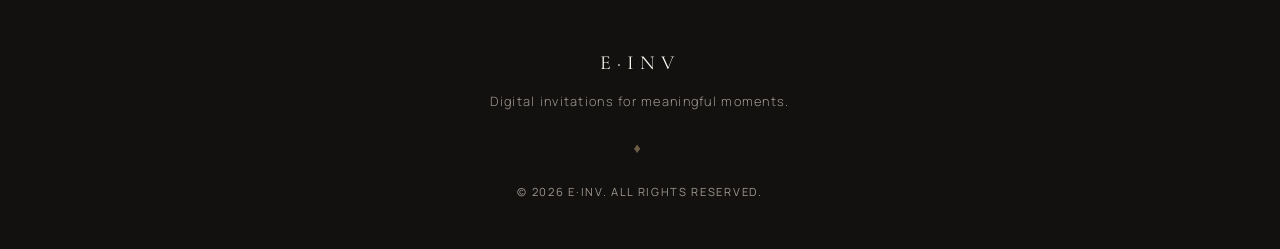
==== commit d3a08b36: "Initial e-inv invitation templates" ====
--- a/index.html
+++ b/index.html
@@ -1,56 +1,36 @@
 <!DOCTYPE html>
-<html lang="uz">
+<html lang="en" data-lang="en">
 <head>
     <meta charset="UTF-8">
-    <meta name="viewport" content="width=device-width, initial-scale=1.0, maximum-scale=1.0, user-scalable=no">
-    <title>Farhod & Shirin — Nikoh To'yi Taklifnomasi</title>
-    
-    <!-- Google Fonts -->
+    <meta name="viewport" content="width=device-width, initial-scale=1.0">
+    <title>E·INV — Digital Invitation Studio</title>
     <link rel="preconnect" href="https://fonts.googleapis.com">
     <link rel="preconnect" href="https://fonts.gstatic.com" crossorigin>
-    <link href="https://fonts.googleapis.com/css2?family=Cormorant+Garamond:ital,wght@0,300;0,400;0,500;0,600;1,400&family=Great+Vibes&family=Manrope:wght@300;400;500;600&family=Playfair+Display:ital,wght@0,400;0,600;1,400&display=swap" rel="stylesheet">
-
+    <link href="https://fonts.googleapis.com/css2?family=Cormorant+Garamond:ital,wght@0,300;0,400;0,500;0,600;1,400&family=Manrope:wght@300;400;500;600&display=swap" rel="stylesheet">
     <style>
-        /* ==========================================
-           2. CSS VARIABLES & DESIGN SYSTEM
-           ========================================== */
         :root {
-            --bg-deep: #1A0c12;
-            --bg-main: #24121B;
-            --bg-card: #2F1823;
-            --bg-card-hover: #3D202E;
+            --color-bg: #121110;
+            --color-surface: #1a1817;
+            --color-surface-hover: #23211f;
+            --color-border: #332f2c;
+            --color-border-light: #443e3a;
+            --color-gold: #c5a880;
+            --color-gold-light: #dfc8a5;
+            --color-ivory: #f9f6f0;
+            --color-text: #e8e4dc;
+            --color-text-muted: #9e978e;
+            --color-burgundy: #4a2328;
             
-            --burgundy-dark: #3A0B1B;
-            --burgundy: #5C132C;
-            --ruby: #7A1E3E;
+            --font-serif: 'Cormorant Garamond', Georgia, serif;
+            --font-sans: 'Manrope', -apple-system, BlinkMacSystemFont, sans-serif;
             
-            --warm-ivory: #FDFBF7;
-            --soft-blush: #E8D4D6;
-            --champagne-gold: #D4AF37;
-            --champagne-light: #F3E5AB;
-            --dark-plum: #1E0D16;
-            
-            --text-main: #FDFBF7;
-            --text-muted: #D1B8BE;
-            --text-gold: #E5C568;
-            
-            --serif: 'Cormorant Garamond', 'Playfair Display', serif;
-            --script: 'Great Vibes', cursive;
-            --sans: 'Manrope', sans-serif;
-            
-            --transition-smooth: all 0.6s cubic-bezier(0.16, 1, 0.3, 1);
-            --shadow-lux: 0 20px 40px rgba(0, 0, 0, 0.4);
-            --border-gold: 1px solid rgba(212, 175, 55, 0.25);
-        }
-
-        /* ==========================================
-           3. GLOBAL STYLES
-           ========================================== */
-        * {
+            --transition-smooth: all 0.4s cubic-bezier(0.16, 1, 0.3, 1);
+        }
+
+        *, *::before, *::after {
             box-sizing: border-box;
             margin: 0;
             padding: 0;
-            -webkit-tap-highlight-color: transparent;
         }
 
         html {
@@ -58,1573 +38,1065 @@
         }
 
         body {
-            background-color: var(--bg-deep);
-            color: var(--text-main);
-            font-family: var(--sans);
-            font-size: 16px;
+            background-color: var(--color-bg);
+            color: var(--color-text);
+            font-family: var(--font-sans);
+            font-size: 15px;
             line-height: 1.6;
+            min-height: 100vh;
+            display: flex;
+            flex-direction: column;
             overflow-x: hidden;
-            position: relative;
-        }
-
-        ::selection {
-            background: var(--ruby);
-            color: var(--warm-ivory);
-        }
-
-        /* Subtle Cultural Background Texture & Pattern */
+            -webkit-font-smoothing: antialiased;
+        }
+
+        /* Subtle Noise Overlay */
         body::before {
-            content: '';
+            content: "";
             position: fixed;
-            top: 0;
-            left: 0;
-            width: 100vw;
-            height: 100vh;
-            background-image: 
-                radial-gradient(circle at 50% 0%, rgba(92, 19, 44, 0.25) 0%, transparent 60%),
-                radial-gradient(circle at 100% 100%, rgba(212, 175, 55, 0.05) 0%, transparent 50%),
-                url("data:image/svg+xml,%3Csvg width='60' height='60' viewBox='0 0 60 60' xmlns='http://www.w3.org/2000/svg'%3E%3Cg fill='%23D4AF37' fill-opacity='0.02' fill-rule='evenodd'%3E%3Cpath d='M36 34v-4h-2v4h-4v2h4v4h2v-4h4v-2h-4zm0-30V0h-2v4h-4v2h4v4h2V6h4V4h-4zM6 34v-4H4v4H0v2h4v4h2v-4h4v-2H6zM6 4V0H4v4H0v2h4v4h2V6h4V4H6z'/%3E%3C/g%3E%3C/svg%3E");
+            top: 0; left: 0; width: 100%; height: 100%;
+            background: url("data:image/svg+xml,%3Csvg viewBox='0 0 200 200' xmlns='http://www.w3.org/2000/svg'%3E%3Cfilter id='noiseFilter'%3E%3CfeTurbulence type='fractalNoise' baseFrequency='0.8' numOctaves='3' stitchTiles='stitch'/%3E%3C/filter%3E%3Crect width='100%25' height='100%25' filter='url(%23noiseFilter)' opacity='0.025'/%3E%3C/svg%3E");
             pointer-events: none;
-            z-index: 0;
-        }
-
-        /* Utility classes */
-        .container {
-            width: 100%;
-            max-width: 480px;
-            margin: 0 auto;
-            padding: 0 24px;
-            position: relative;
-            z-index: 2;
-        }
-
-        section {
-            padding: 80px 0;
-            position: relative;
-            z-index: 2;
-        }
-
-        h1, h2, h3, h4 {
-            font-family: var(--serif);
-            font-weight: 400;
-            letter-spacing: 0.05em;
-        }
-
-        .gold-text {
-            color: var(--champagne-gold);
-            font-family: var(--script);
-            font-size: 1.4em;
-        }
-
-        .divider {
-            width: 60px;
-            height: 1px;
-            background: linear-gradient(90deg, transparent, var(--champagne-gold), transparent);
-            margin: 30px auto;
-            opacity: 0.6;
-        }
-
-        /* Floating Petals / Particles Container */
-        #particles-container {
+            z-index: 999;
+        }
+
+        /* Header */
+        header {
             position: fixed;
             top: 0;
             left: 0;
             width: 100%;
-            height: 100%;
-            pointer-events: none;
-            z-index: 1;
-            overflow: hidden;
-        }
-
-        .petal {
-            position: absolute;
-            background: radial-gradient(circle, rgba(232,212,214,0.6) 0%, rgba(212,175,55,0.2) 100%);
-            border-radius: 150% 0 150% 0;
-            animation: fall linear infinite;
-            opacity: 0.7;
-        }
-
-        @keyframes fall {
-            0% {
-                transform: translateY(-10vh) translateX(0) rotate(0deg);
-                opacity: 0;
-            }
-            20% {
-                opacity: 0.8;
-            }
-            80% {
-                opacity: 0.8;
-            }
-            100% {
-                transform: translateY(110vh) translateX(100px) rotate(360deg);
-                opacity: 0;
-            }
-        }
-
-        /* ==========================================
-           TOP BAR & LANGUAGE SWITCHER / MUSIC
-           ========================================== */
-        .top-bar {
-            position: fixed;
-            top: 0;
-            left: 0;
-            width: 100%;
+            background-color: rgba(18, 17, 16, 0.85);
+            backdrop-filter: blur(12px);
+            -webkit-backdrop-filter: blur(12px);
+            border-bottom: 1px solid var(--color-border);
+            z-index: 100;
             display: flex;
             justify-content: space-between;
             align-items: center;
-            padding: 16px 24px;
-            z-index: 100;
-            background: linear-gradient(to bottom, rgba(26,12,18,0.8), transparent);
-            backdrop-filter: blur(5px);
-            -webkit-backdrop-filter: blur(5px);
+            padding: 1.5rem 4%;
             transition: var(--transition-smooth);
         }
 
-        .lang-switch {
-            display: flex;
-            gap: 8px;
-            background: rgba(255,255,255,0.05);
-            border: var(--border-gold);
-            padding: 4px 10px;
-            border-radius: 20px;
-            font-size: 12px;
-            letter-spacing: 0.1em;
-        }
-
-        .lang-btn {
-            background: none;
-            border: none;
-            color: var(--text-muted);
-            cursor: pointer;
-            font-family: var(--sans);
-            font-weight: 600;
-            transition: color 0.3s;
-        }
-
-        .lang-btn.active {
-            color: var(--champagne-gold);
-        }
-
-        .music-toggle {
-            background: rgba(255,255,255,0.05);
-            border: var(--border-gold);
-            color: var(--champagne-gold);
-            width: 36px;
-            height: 36px;
-            border-radius: 50%;
-            display: flex;
-            align-items: center;
-            justify-content: center;
-            cursor: pointer;
-            font-size: 16px;
-            transition: var(--transition-smooth);
-        }
-
-        .music-toggle.playing {
-            animation: pulse-music 2s infinite ease-in-out;
-            background: rgba(212,175,55,0.15);
-        }
-
-        @keyframes pulse-music {
-            0%, 100% { transform: scale(1); box-shadow: 0 0 0 0 rgba(212,175,55,0.4); }
-            50% { transform: scale(1.05); box-shadow: 0 0 15px rgba(212,175,55,0.6); }
-        }
-
-        /* ==========================================
-           OPENING OVERLAY (CINEMATIC ENTRANCE)
-           ========================================== */
-        #opening-screen {
-            position: fixed;
-            top: 0;
-            left: 0;
-            width: 100vw;
-            height: 100vh;
-            background: radial-gradient(circle at center, #3A0B1B 0%, #1A0C12 100%);
-            z-index: 1000;
+        .brand-container {
             display: flex;
             flex-direction: column;
-            align-items: center;
-            justify-content: center;
-            text-align: center;
-            padding: 30px;
-            transition: opacity 1s cubic-bezier(0.16, 1, 0.3, 1), transform 1s cubic-bezier(0.16, 1, 0.3, 1);
-        }
-
-        #opening-screen.hidden {
-            opacity: 0;
-            transform: scale(1.05);
-            pointer-events: none;
-        }
-
-        .opening-ornament {
-            color: var(--champagne-gold);
-            font-size: 24px;
-            margin-bottom: 20px;
-            animation: float-slow 3s infinite ease-in-out;
-        }
-
-        @keyframes float-slow {
-            0%, 100% { transform: translateY(0); }
-            50% { transform: translateY(-8px); }
-        }
-
-        .opening-subtitle {
-            font-family: var(--sans);
-            font-size: 13px;
+            text-decoration: none;
+        }
+
+        .brand-logo {
+            font-family: var(--font-serif);
+            font-size: 1.5rem;
+            letter-spacing: 0.25em;
+            color: var(--color-ivory);
+            font-weight: 500;
+        }
+
+        .brand-subtitle {
+            font-size: 0.65rem;
             letter-spacing: 0.3em;
             text-transform: uppercase;
-            color: var(--text-muted);
-            margin-bottom: 25px;
-        }
-
-        .opening-names {
-            font-family: var(--serif);
-            font-size: clamp(2.5rem, 8vw, 3.8rem);
-            line-height: 1.1;
-            color: var(--warm-ivory);
-            margin-bottom: 15px;
-        }
-
-        .opening-names span {
-            font-family: var(--script);
-            color: var(--champagne-gold);
-            font-size: 0.8em;
-            display: block;
-            margin: 5px 0;
-        }
-
-        .opening-text {
-            font-family: var(--serif);
-            font-style: italic;
-            color: var(--soft-blush);
-            font-size: 1.1rem;
-            margin-bottom: 40px;
-            max-width: 320px;
-        }
-
-        .open-btn {
-            background: linear-gradient(135deg, #D4AF37 0%, #AA7C11 100%);
-            color: var(--dark-plum);
-            border: none;
-            padding: 16px 48px;
-            font-family: var(--sans);
-            font-weight: 600;
-            font-size: 14px;
-            letter-spacing: 0.25em;
+            color: var(--color-gold);
+            margin-top: -2px;
+        }
+
+        .nav-right {
+            display: flex;
+            align-items: center;
+            gap: 2.5rem;
+        }
+
+        .nav-links {
+            display: flex;
+            gap: 2rem;
+            list-style: none;
+        }
+
+        .nav-links a {
+            color: var(--color-text-muted);
+            text-decoration: none;
+            font-size: 0.8rem;
+            letter-spacing: 0.15em;
             text-transform: uppercase;
-            border-radius: 30px;
-            cursor: pointer;
-            box-shadow: 0 10px 25px rgba(212,175,55,0.3);
             transition: var(--transition-smooth);
             position: relative;
-            overflow: hidden;
-        }
-
-        .open-btn:hover {
-            transform: translateY(-2px);
-            box-shadow: 0 15px 30px rgba(212,175,55,0.5);
-        }
-
-        /* Main Wrapper (Hidden until opened) */
-        #main-content {
-            opacity: 0;
-            transition: opacity 1.2s ease 0.3s;
-        }
-
-        #main-content.visible {
-            opacity: 1;
-        }
-
-        /* ==========================================
-           HERO SECTION
-           ========================================== */
-        .hero-section {
-            min-height: 100vh;
-            display: flex;
-            flex-direction: column;
-            align-items: center;
-            justify-content: center;
-            text-align: center;
-            padding: 120px 24px 60px;
-            position: relative;
-        }
-
-        .hero-badge {
-            font-size: 12px;
-            letter-spacing: 0.4em;
-            text-transform: uppercase;
-            color: var(--champagne-gold);
-            margin-bottom: 20px;
-            opacity: 0.9;
-        }
-
-        .hero-card-frame {
-            width: 100%;
-            max-width: 380px;
-            border: var(--border-gold);
-            padding: 45px 25px;
-            background: linear-gradient(180deg, rgba(47, 24, 35, 0.6) 0%, rgba(26, 12, 18, 0.8) 100%);
-            backdrop-filter: blur(10px);
-            -webkit-backdrop-filter: blur(10px);
-            box-shadow: var(--shadow-lux);
-            position: relative;
-            border-radius: 4px;
-        }
-
-        .hero-card-frame::before {
+        }
+
+        .nav-links a:hover, .nav-links a.active {
+            color: var(--color-ivory);
+        }
+
+        .nav-links a::after {
             content: '';
             position: absolute;
-            top: 6px; left: 6px; right: 6px; bottom: 6px;
-            border: 1px solid rgba(212, 175, 55, 0.1);
-            pointer-events: none;
-        }
-
-        .hero-names {
-            font-family: var(--serif);
-            font-size: clamp(3rem, 10vw, 4.2rem);
-            line-height: 1.05;
-            color: var(--warm-ivory);
-            margin-bottom: 15px;
-        }
-
-        .hero-ampersand {
-            font-family: var(--script);
-            color: var(--champagne-gold);
-            font-size: 0.7em;
-            display: block;
-            margin: 10px 0;
-        }
-
-        .hero-date-box {
-            margin-top: 30px;
-            border-top: var(--border-gold);
-            border-bottom: var(--border-gold);
-            padding: 15px 0;
-            display: flex;
-            justify-content: space-around;
-            align-items: center;
-            font-family: var(--sans);
-            font-size: 13px;
-            letter-spacing: 0.2em;
-            color: var(--soft-blush);
-        }
-
-        /* ==========================================
-           INVITATION INVITATION SPEECH SECTION
-           ========================================== */
-        .speech-section {
+            bottom: -4px;
+            left: 0;
+            width: 0;
+            height: 1px;
+            background-color: var(--color-gold);
+            transition: var(--transition-smooth);
+        }
+
+        .nav-links a:hover::after, .nav-links a.active::after {
+            width: 100%;
+        }
+
+        /* Language Switcher */
+        .lang-switcher {
+            display: flex;
+            border: 1px solid var(--color-border);
+            border-radius: 2px;
+            overflow: hidden;
+            background: var(--color-surface);
+        }
+
+        .lang-btn {
+            background: transparent;
+            border: none;
+            color: var(--color-text-muted);
+            font-family: var(--font-sans);
+            font-size: 0.7rem;
+            letter-spacing: 0.1em;
+            padding: 0.35rem 0.6rem;
+            cursor: pointer;
+            transition: var(--transition-smooth);
+        }
+
+        .lang-btn:hover {
+            color: var(--color-ivory);
+        }
+
+        .lang-btn.active {
+            background: var(--color-gold);
+            color: var(--color-bg);
+            font-weight: 600;
+        }
+
+        /* Main Container */
+        main {
+            margin-top: 100px;
+            flex: 1;
+            padding: 0 4% 6rem 4%;
+            max-width: 1600px;
+            margin-left: auto;
+            margin-right: auto;
+            width: 100%;
+        }
+
+        /* Hero Section */
+        .hero {
+            padding: 5rem 0 3rem 0;
             text-align: center;
-            padding: 90px 24px;
-        }
-
-        .speech-greeting {
-            font-family: var(--serif);
-            font-size: 2.2rem;
-            color: var(--champagne-gold);
-            margin-bottom: 30px;
-            font-style: italic;
-        }
-
-        .speech-body {
-            font-family: var(--serif);
-            font-size: 1.25rem;
-            line-height: 1.8;
-            color: var(--warm-ivory);
-            max-width: 360px;
+            max-width: 800px;
             margin: 0 auto;
-        }
-
-        .speech-body p {
-            margin-bottom: 20px;
-        }
-
-        /* ==========================================
-           COUNTDOWN SECTION
-           ========================================== */
-        .countdown-section {
-            text-align: center;
-            background: linear-gradient(180deg, transparent, rgba(58, 11, 27, 0.4), transparent);
-        }
-
-        .countdown-title {
-            font-size: 14px;
+            position: relative;
+        }
+
+        .hero-eyebrow {
+            font-size: 0.75rem;
             letter-spacing: 0.3em;
             text-transform: uppercase;
-            color: var(--text-muted);
-            margin-bottom: 35px;
-        }
-
-        .countdown-grid {
-            display: grid;
-            grid-template-columns: repeat(4, 1fr);
-            gap: 12px;
-            max-width: 360px;
-            margin: 0 auto;
-        }
-
-        .countdown-item {
-            background: var(--bg-card);
-            border: var(--border-gold);
-            padding: 16px 8px;
-            border-radius: 6px;
-            box-shadow: 0 10px 20px rgba(0,0,0,0.2);
-        }
-
-        .countdown-number {
-            font-family: var(--serif);
-            font-size: 1.8rem;
-            color: var(--champagne-gold);
-            font-weight: 600;
-            display: block;
-            line-height: 1.1;
-        }
-
-        .countdown-label {
-            font-size: 10px;
+            color: var(--color-gold);
+            margin-bottom: 1.5rem;
+            display: inline-block;
+            position: relative;
+        }
+
+        .hero-eyebrow::before, .hero-eyebrow::after {
+            content: "—";
+            color: var(--color-border-light);
+            margin: 0 1rem;
+        }
+
+        .hero-title {
+            font-family: var(--font-serif);
+            font-size: clamp(2.5rem);
+            font-size: clamp(2.5rem, 5vw, 4.2rem);
+            font-weight: 300;
+            color: var(--color-ivory);
+            line-height: 1.15;
+            margin-bottom: 1.5rem;
+            letter-spacing: -0.01em;
+        }
+
+        .hero-desc {
+            color: var(--color-text-muted);
+            font-size: 1.05rem;
+            font-weight: 300;
+            line-height: 1.7;
+            max-width: 600px;
+            margin: 0 auto 2.5rem auto;
+        }
+
+        .hero-ornament {
+            color: var(--color-gold);
+            font-size: 1.2rem;
+            letter-spacing: 0.5em;
+            opacity: 0.6;
+            margin-bottom: 2rem;
+        }
+
+        /* Stats Row */
+        .stats-row {
+            display: flex;
+            justify-content: center;
+            gap: 4rem;
+            border-top: 1px solid var(--color-border);
+            border-bottom: 1px solid var(--color-border);
+            padding: 1.5rem 0;
+            margin: 3rem 0;
+        }
+
+        .stat-item {
+            text-align: center;
+        }
+
+        .stat-number {
+            font-family: var(--font-serif);
+            font-size: 1.6rem;
+            color: var(--color-gold);
+            font-weight: 400;
+        }
+
+        .stat-label {
+            font-size: 0.7rem;
             text-transform: uppercase;
-            letter-spacing: 0.15em;
-            color: var(--text-muted);
-            margin-top: 6px;
-            display: block;
-        }
-
-        /* ==========================================
-           OUR DAY / TIMELINE SECTION
-           ========================================== */
-        .timeline-section {
-            padding: 90px 24px;
-        }
-
-        .section-header {
-            text-align: center;
-            margin-bottom: 50px;
-        }
-
-        .section-subtitle {
-            font-size: 12px;
-            letter-spacing: 0.3em;
-            text-transform: uppercase;
-            color: var(--champagne-gold);
-            margin-bottom: 10px;
-        }
-
-        .section-title {
-            font-size: 2.2rem;
-            color: var(--warm-ivory);
-        }
-
-        .timeline-wrapper {
-            position: relative;
-            max-width: 340px;
-            margin: 0 auto;
-        }
-
-        .timeline-wrapper::before {
-            content: '';
-            position: absolute;
-            top: 10px;
-            bottom: 10px;
-            left: 50%;
-            width: 1px;
-            background: rgba(212, 175, 55, 0.25);
-            transform: translateX(-50%);
-        }
-
-        .timeline-item {
+            letter-spacing: 0.2em;
+            color: var(--color-text-muted);
+            margin-top: 0.2rem;
+        }
+
+        /* Controls Bar (Filter, Search, Sort) */
+        .controls-bar {
             display: flex;
             justify-content: space-between;
             align-items: center;
-            margin-bottom: 35px;
-            position: relative;
-            opacity: 0;
-            transform: translateY(30px);
-            transition: all 0.8s cubic-bezier(0.16, 1, 0.3, 1);
-        }
-
-        .timeline-item.in-view {
-            opacity: 1;
-            transform: translateY(0);
-        }
-
-        .timeline-item:nth-child(odd) {
-            flex-direction: row-reverse;
-            text-align: right;
-        }
-
-        .timeline-item:nth-child(even) {
-            text-align: left;
-        }
-
-        .timeline-content {
-            width: 42%;
-            background: var(--bg-card);
-            border: var(--border-gold);
-            padding: 16px;
-            border-radius: 6px;
-            box-shadow: 0 8px 20px rgba(0,0,0,0.2);
-        }
-
-        .timeline-time {
-            font-family: var(--serif);
-            font-size: 1.3rem;
-            color: var(--champagne-gold);
-            font-weight: 500;
-            margin-bottom: 4px;
-        }
-
-        .timeline-desc {
-            font-size: 0.9rem;
-            color: var(--text-muted);
-        }
-
-        .timeline-dot {
-            position: absolute;
-            left: 50%;
-            transform: translateX(-50%);
-            width: 12px;
-            height: 12px;
-            background: var(--champagne-gold);
-            border-radius: 50%;
-            box-shadow: 0 0 10px var(--champagne-gold);
-            z-index: 2;
-        }
-
-        /* ==========================================
-           VENUE SECTION
-           ========================================== */
-        .venue-section {
-            text-align: center;
-            padding: 80px 24px;
-            background: linear-gradient(180deg, rgba(36,18,27,0.5), rgba(58,11,27,0.3));
-        }
-
-        .venue-card {
-            background: var(--bg-card);
-            border: var(--border-gold);
-            padding: 40px 24px;
-            border-radius: 8px;
-            max-width: 380px;
-            margin: 0 auto;
-            box-shadow: var(--shadow-lux);
-            position: relative;
-            overflow: hidden;
-        }
-
-        .venue-icon {
-            font-size: 28px;
-            margin-bottom: 20px;
-        }
-
-        .venue-name {
-            font-family: var(--serif);
-            font-size: 1.8rem;
-            color: var(--warm-ivory);
-            margin-bottom: 10px;
-        }
-
-        .venue-address {
-            color: var(--text-muted);
-            font-size: 0.95rem;
-            margin-bottom: 30px;
-            line-height: 1.5;
-        }
-
-        .map-btn {
-            display: inline-block;
+            margin: 3rem 0 2rem 0;
+            gap: 1.5rem;
+            flex-wrap: wrap;
+        }
+
+        .category-filters {
+            display: flex;
+            gap: 0.5rem;
+            flex-wrap: wrap;
+        }
+
+        .filter-btn {
             background: transparent;
-            border: 1px solid var(--champagne-gold);
-            color: var(--champagne-gold);
-            padding: 12px 30px;
-            font-family: var(--sans);
-            font-size: 12px;
-            letter-spacing: 0.2em;
-            text-transform: uppercase;
-            text-decoration: none;
-            border-radius: 25px;
-            transition: var(--transition-smooth);
-        }
-
-        .map-btn:hover {
-            background: var(--champagne-gold);
-            color: var(--dark-plum);
-            box-shadow: 0 8px 20px rgba(212,175,55,0.3);
-        }
-
-        /* ==========================================
-           PHOTO GALLERY SECTION
-           ========================================== */
-        .gallery-section {
-            padding: 90px 24px;
-        }
-
-        .gallery-grid {
-            display: grid;
-            grid-template-columns: repeat(2, 1fr);
-            gap: 12px;
-            max-width: 400px;
-            margin: 0 auto;
-        }
-
-        .gallery-item {
-            position: relative;
-            border-radius: 6px;
-            overflow: hidden;
-            border: var(--border-gold);
-            aspect-ratio: 4/5;
-            cursor: pointer;
-            box-shadow: 0 10px 20px rgba(0,0,0,0.3);
-            background: var(--bg-card);
-        }
-
-        .gallery-item.wide {
-            grid-column: span 2;
-            aspect-ratio: 16/9;
-        }
-
-        .gallery-item img {
-            width: 100%;
-            height: 100%;
-            object-fit: cover;
-            transition: transform 0.8s cubic-bezier(0.16, 1, 0.3, 1);
-        }
-
-        .gallery-item:hover img {
-            transform: scale(1.05);
-        }
-
-        /* Lightbox */
-        #lightbox {
-            position: fixed;
-            top: 0;
-            left: 0;
-            width: 100vw;
-            height: 100vh;
-            background: rgba(15, 6, 10, 0.95);
-            z-index: 2000;
-            display: flex;
-            align-items: center;
-            justify-content: center;
-            opacity: 0;
-            pointer-events: none;
-            transition: opacity 0.4s ease;
-        }
-
-        #lightbox.active {
-            opacity: 1;
-            pointer-events: auto;
-        }
-
-        #lightbox img {
-            max-width: 90%;
-            max-height: 85vh;
-            object-fit: contain;
-            border-radius: 4px;
-            box-shadow: 0 25px 50px rgba(0,0,0,0.8);
-            border: var(--border-gold);
-        }
-
-        .lightbox-close {
-            position: absolute;
-            top: 25px;
-            right: 25px;
-            background: none;
-            border: none;
-            color: var(--warm-ivory);
-            font-size: 32px;
-            cursor: pointer;
-            width: 44px;
-            height: 44px;
-            display: flex;
-            align-items: center;
-            justify-content: center;
-        }
-
-        /* ==========================================
-           RSVP SECTION
-           ========================================== */
-        .rsvp-section {
-            padding: 90px 24px;
-            text-align: center;
-            background: linear-gradient(180deg, rgba(58,11,27,0.3), rgba(36,18,27,0.6));
-        }
-
-        .rsvp-card {
-            background: var(--bg-card);
-            border: var(--border-gold);
-            padding: 40px 24px;
-            border-radius: 8px;
-            max-width: 380px;
-            margin: 0 auto;
-            box-shadow: var(--shadow-lux);
-        }
-
-        .rsvp-desc {
-            color: var(--text-muted);
-            font-size: 0.95rem;
-            margin-bottom: 30px;
-            line-height: 1.6;
-        }
-
-        .rsvp-options {
-            display: flex;
-            flex-direction: column;
-            gap: 12px;
-            margin-bottom: 25px;
-        }
-
-        .rsvp-btn {
-            background: rgba(255,255,255,0.03);
-            border: 1px solid rgba(212, 175, 55, 0.3);
-            color: var(--warm-ivory);
-            padding: 14px 20px;
-            border-radius: 6px;
-            font-family: var(--sans);
-            font-size: 0.95rem;
-            cursor: pointer;
-            transition: var(--transition-smooth);
-            text-align: left;
-            display: flex;
-            align-items: center;
-            justify-content: space-between;
-        }
-
-        .rsvp-btn:hover, .rsvp-btn.selected {
-            background: rgba(212, 175, 55, 0.15);
-            border-color: var(--champagne-gold);
-            color: var(--champagne-gold);
-        }
-
-        .rsvp-input {
-            width: 100%;
-            background: rgba(0,0,0,0.2);
-            border: var(--border-gold);
-            padding: 14px 16px;
-            border-radius: 6px;
-            color: var(--warm-ivory);
-            font-family: var(--sans);
-            font-size: 0.95rem;
-            margin-bottom: 15px;
-            outline: none;
-            transition: border-color 0.3s;
-        }
-
-        .rsvp-input:focus {
-            border-color: var(--champagne-gold);
-        }
-
-        .rsvp-submit {
-            width: 100%;
-            background: linear-gradient(135deg, #D4AF37 0%, #AA7C11 100%);
-            color: var(--dark-plum);
-            border: none;
-            padding: 14px;
-            border-radius: 6px;
-            font-weight: 600;
-            font-size: 13px;
+            border: 1px solid var(--color-border);
+            color: var(--color-text-muted);
+            padding: 0.5rem 1.25rem;
+            font-family: var(--font-sans);
+            font-size: 0.75rem;
             letter-spacing: 0.15em;
             text-transform: uppercase;
             cursor: pointer;
             transition: var(--transition-smooth);
-        }
-
-        .rsvp-submit:hover {
-            opacity: 0.9;
-            transform: translateY(-1px);
-        }
-
-        .rsvp-success {
-            display: none;
-            color: var(--champagne-gold);
-            font-family: var(--serif);
-            font-size: 1.2rem;
-            padding: 20px 0;
-            font-style: italic;
-        }
-
-        /* ==========================================
-           GUEST WISHES / MESSAGE WALL
-           ========================================== */
-        .wishes-section {
-            padding: 90px 24px;
-        }
-
-        .wishes-card {
-            background: var(--bg-card);
-            border: var(--border-gold);
-            padding: 35px 24px;
-            border-radius: 8px;
-            max-width: 380px;
-            margin: 0 auto;
-            box-shadow: var(--shadow-lux);
-        }
-
-        .wishes-wall {
-            max-height: 280px;
-            overflow-y: auto;
-            margin-top: 25px;
-            padding-right: 4px;
+            border-radius: 2px;
+        }
+
+        .filter-btn:hover {
+            border-color: var(--color-border-light);
+            color: var(--color-ivory);
+        }
+
+        .filter-btn.active {
+            background-color: var(--color-surface-hover);
+            border-color: var(--color-gold);
+            color: var(--color-ivory);
+        }
+
+        .search-sort-group {
+            display: flex;
+            gap: 1rem;
+            align-items: center;
+        }
+
+        .search-box {
+            position: relative;
+        }
+
+        .search-input {
+            background: var(--color-surface);
+            border: 1px solid var(--color-border);
+            padding: 0.5rem 1rem 0.5rem 2.2rem;
+            color: var(--color-ivory);
+            font-family: var(--font-sans);
+            font-size: 0.8rem;
+            width: 220px;
+            border-radius: 2px;
+            transition: var(--transition-smooth);
+        }
+
+        .search-input:focus {
+            outline: none;
+            border-color: var(--color-gold);
+            width: 260px;
+        }
+
+        .search-icon {
+            position: absolute;
+            left: 0.75rem;
+            top: 50%;
+            transform: translateY(-50%);
+            color: var(--color-text-muted);
+            font-size: 0.8rem;
+            pointer-events: none;
+        }
+
+        .sort-select {
+            background: var(--color-surface);
+            border: 1px solid var(--color-border);
+            color: var(--color-text-muted);
+            padding: 0.5rem 1rem;
+            font-family: var(--font-sans);
+            font-size: 0.8rem;
+            border-radius: 2px;
+            cursor: pointer;
+            transition: var(--transition-smooth);
+        }
+
+        .sort-select:focus, .sort-select:hover {
+            outline: none;
+            border-color: var(--color-gold);
+            color: var(--color-ivory);
+        }
+
+        /* Template Grid */
+        .template-grid {
+            display: grid;
+            grid-template-columns: repeat(auto-fill, minmax(360px, 1fr));
+            gap: 2.5rem;
+        }
+
+        /* Template Card */
+        .template-card {
+            background-color: var(--color-surface);
+            border: 1px solid var(--color-border);
+            border-radius: 4px;
+            overflow: hidden;
             display: flex;
             flex-direction: column;
-            gap: 12px;
-        }
-
-        .wish-bubble {
-            background: rgba(255,255,255,0.03);
-            border: 1px solid rgba(212,175,55,0.15);
-            padding: 12px 16px;
-            border-radius: 6px;
-            text-align: left;
-        }
-
-        .wish-author {
-            font-weight: 600;
-            color: var(--champagne-gold);
-            font-size: 0.85rem;
-            margin-bottom: 4px;
-            display: flex;
+            transition: var(--transition-smooth);
+            position: relative;
+        }
+
+        .template-card:hover {
+            transform: translateY(-6px);
+            border-color: var(--color-border-light);
+            box-shadow: 0 20px 40px rgba(0, 0, 0, 0.4);
+        }
+
+        /* Mini Preview Box */
+        .card-preview-container {
+            height: 260px;
+            background: linear-gradient(135deg, #181615 0%, #201c1a 100%);
+            border-bottom: 1px solid var(--color-border);
+            position: relative;
+            display: flex;
+            align-items: center;
+            justify-content: center;
+            overflow: hidden;
+            padding: 2rem;
+        }
+
+        .card-preview-container::after {
+            content: '';
+            position: absolute;
+            inset: 0;
+            background: radial-gradient(circle at center, rgba(197, 168, 128, 0.05) 0%, transparent 70%);
+            pointer-events: none;
+        }
+
+        /* Miniature Invitation Styling (CSS Art) */
+        .mini-invitation {
+            width: 170px;
+            height: 220px;
+            background-color: #fbf9f5;
+            color: #2b2622;
+            padding: 1.25rem 1rem;
+            display: flex;
+            flex-direction: column;
+            align-items: center;
             justify-content: space-between;
-        }
-
-        .wish-text {
-            font-size: 0.9rem;
-            color: var(--text-muted);
-            line-height: 1.4;
-        }
-
-        .wish-time {
-            font-size: 0.75rem;
-            color: rgba(255,255,255,0.3);
-        }
-
-        /* ==========================================
-           SHARING & CLOSING
-           ========================================== */
-        .closing-section {
-            padding: 100px 24px 60px;
             text-align: center;
-            background: radial-gradient(circle at center, #3A0B1B 0%, #1A0C12 100%);
-        }
-
-        .closing-quote {
-            font-family: var(--serif);
-            font-size: 1.4rem;
-            font-style: italic;
-            color: var(--warm-ivory);
-            max-width: 340px;
-            margin: 0 auto 40px;
-            line-height: 1.6;
-        }
-
-        .share-box {
-            max-width: 380px;
-            margin: 40px auto 0;
-            background: var(--bg-card);
-            border: var(--border-gold);
-            padding: 30px 20px;
-            border-radius: 8px;
-        }
-
-        .share-title {
-            font-size: 12px;
+            position: relative;
+            box-shadow: 0 10px 30px rgba(0,0,0,0.5);
+            border: 1px solid rgba(197, 168, 128, 0.4);
+            transition: var(--transition-smooth);
+        }
+
+        .template-card:hover .mini-invitation {
+            transform: scale(1.03);
+            box-shadow: 0 15px 35px rgba(0,0,0,0.6), 0 0 15px rgba(197, 168, 128, 0.15);
+        }
+
+        .mini-inv-border {
+            position: absolute;
+            inset: 6px;
+            border: 1px solid rgba(197, 168, 128, 0.5);
+            pointer-events: none;
+        }
+
+        .mini-inv-top {
+            font-family: var(--font-serif);
+            font-size: 0.5rem;
             letter-spacing: 0.25em;
             text-transform: uppercase;
-            color: var(--text-muted);
-            margin-bottom: 20px;
-        }
-
-        .share-buttons {
-            display: flex;
-            gap: 10px;
-            justify-content: center;
-        }
-
-        .share-btn {
+            color: #7a6d5d;
+        }
+
+        .mini-inv-body {
+            display: flex;
+            flex-direction: column;
+            gap: 0.35rem;
+        }
+
+        .mini-inv-names {
+            font-family: var(--font-serif);
+            font-size: 0.95rem;
+            font-style: italic;
+            color: #1a1715;
+            line-height: 1.1;
+        }
+
+        .mini-inv-amp {
+            font-size: 0.75rem;
+            color: #b08d57;
+            font-family: var(--font-serif);
+        }
+
+        .mini-inv-date {
+            font-size: 0.5rem;
+            letter-spacing: 0.15em;
+            color: #5c5348;
+            text-transform: uppercase;
+        }
+
+        .mini-inv-footer {
+            font-size: 0.45rem;
+            letter-spacing: 0.2em;
+            text-transform: uppercase;
+            color: #8c8070;
+        }
+
+        .card-number-badge {
+            position: absolute;
+            top: 1rem;
+            right: 1.25rem;
+            font-family: var(--font-serif);
+            font-size: 0.85rem;
+            color: var(--color-gold);
+            opacity: 0.8;
+        }
+
+        /* Card Meta and Content */
+        .card-content {
+            padding: 1.75rem;
+            display: flex;
+            flex-direction: column;
             flex: 1;
-            background: rgba(255,255,255,0.05);
-            border: var(--border-gold);
-            color: var(--warm-ivory);
-            padding: 10px 8px;
-            border-radius: 6px;
-            font-size: 12px;
-            font-weight: 600;
-            cursor: pointer;
+        }
+
+        .card-meta-row {
+            display: flex;
+            justify-content: space-between;
+            align-items: center;
+            margin-bottom: 0.75rem;
+        }
+
+        .card-category-tier {
+            font-size: 0.65rem;
+            letter-spacing: 0.2em;
+            text-transform: uppercase;
+            color: var(--color-gold);
+        }
+
+        .card-status {
+            font-size: 0.6rem;
+            letter-spacing: 0.15em;
+            text-transform: uppercase;
+            padding: 0.2rem 0.5rem;
+            border-radius: 2px;
+            background: rgba(197, 168, 128, 0.1);
+            color: var(--color-gold);
+            border: 1px solid rgba(197, 168, 128, 0.2);
+        }
+
+        .card-title {
+            font-family: var(--font-serif);
+            font-size: 1.4rem;
+            font-weight: 400;
+            color: var(--color-ivory);
+            margin-bottom: 0.5rem;
+            letter-spacing: 0.01em;
+        }
+
+        .card-desc {
+            font-size: 0.85rem;
+            color: var(--color-text-muted);
+            line-height: 1.6;
+            margin-bottom: 1.5rem;
+            flex: 1;
+            font-weight: 300;
+        }
+
+        .card-action-row {
+            display: flex;
+            justify-content: space-between;
+            align-items: center;
+            padding-top: 1rem;
+            border-top: 1px solid var(--color-border);
+        }
+
+        .preview-link {
+            display: inline-flex;
+            align-items: center;
+            gap: 0.5rem;
+            color: var(--color-ivory);
+            text-decoration: none;
+            font-size: 0.75rem;
+            letter-spacing: 0.2em;
+            text-transform: uppercase;
+            font-weight: 500;
             transition: var(--transition-smooth);
-            text-decoration: none;
-            display: flex;
+        }
+
+        .preview-link span {
+            transition: transform 0.3s ease;
+        }
+
+        .preview-link:hover {
+            color: var(--color-gold);
+        }
+
+        .preview-link:hover span {
+            transform: translateX(4px);
+        }
+
+        /* Empty State */
+        .empty-state {
+            grid-column: 1 / -1;
+            text-align: center;
+            padding: 6rem 2rem;
+            background-color: var(--color-surface);
+            border: 1px solid var(--color-border);
+            border-radius: 4px;
+            display: none;
+        }
+
+        .empty-state.visible {
+            display: flex;
+            flex-direction: column;
             align-items: center;
             justify-content: center;
-            gap: 6px;
-        }
-
-        .share-btn:hover {
-            background: var(--champagne-gold);
-            color: var(--dark-plum);
-        }
-
-        .footer-credits {
-            margin-top: 60px;
-            font-size: 11px;
-            color: rgba(255,255,255,0.3);
+        }
+
+        .empty-icon {
+            color: var(--color-gold);
+            font-size: 1.5rem;
+            margin-bottom: 1.5rem;
+            opacity: 0.7;
+            letter-spacing: 0.3em;
+        }
+
+        .empty-title {
+            font-family: var(--font-serif);
+            font-size: 2rem;
+            color: var(--color-ivory);
+            font-weight: 300;
+            margin-bottom: 1rem;
+            letter-spacing: 0.05em;
+        }
+
+        .empty-desc {
+            color: var(--color-text-muted);
+            font-size: 0.95rem;
+            max-width: 400px;
+            margin: 0 auto;
+            line-height: 1.7;
+            font-weight: 300;
+        }
+
+        /* Footer */
+        footer {
+            border-top: 1px solid var(--color-border);
+            padding: 3rem 4%;
+            text-align: center;
+            background-color: rgba(18, 17, 16, 0.9);
+            margin-top: 6rem;
+        }
+
+        .footer-brand {
+            font-family: var(--font-serif);
+            font-size: 1.25rem;
+            letter-spacing: 0.3em;
+            color: var(--color-ivory);
+            margin-bottom: 0.75rem;
+        }
+
+        .footer-tagline {
+            font-size: 0.8rem;
+            color: var(--color-text-muted);
             letter-spacing: 0.1em;
-        }
-
-        /* ==========================================
-           MEDIA QUERIES FOR LARGER SCREENS
-           ========================================== */
-        @media (min-width: 768px) {
-            .container {
-                max-width: 520px;
-            }
-            .gallery-grid {
-                max-width: 500px;
+            margin-bottom: 1.5rem;
+            font-weight: 300;
+        }
+
+        .footer-ornament {
+            color: var(--color-gold);
+            font-size: 0.9rem;
+            letter-spacing: 0.4em;
+            margin-bottom: 1.5rem;
+            opacity: 0.5;
+        }
+
+        .footer-copy {
+            font-size: 0.7rem;
+            letter-spacing: 0.15em;
+            color: var(--color-text-muted);
+            text-transform: uppercase;
+        }
+
+        /* Mobile Adjustments */
+        @media (max-width: 768px) {
+            header {
+                padding: 1rem 5%;
+                flex-direction: column;
+                gap: 1rem;
+            }
+
+            .nav-right {
+                width: 100%;
+                justify-content: space-between;
+                gap: 1rem;
+            }
+
+            .nav-links {
+                gap: 1rem;
+            }
+
+            .nav-links a {
+                font-size: 0.7rem;
+            }
+
+            main {
+                margin-top: 140px;
+                padding: 0 5% 4rem 5%;
+            }
+
+            .hero {
+                padding: 3rem 0 2rem 0;
+            }
+
+            .stats-row {
+                gap: 2rem;
+            }
+
+            .controls-bar {
+                flex-direction: column;
+                align-items: stretch;
+            }
+
+            .search-sort-group {
+                flex-direction: column;
+                width: 100%;
+            }
+
+            .search-box, .search-input, .sort-select {
+                width: 100%;
+            }
+
+            .template-grid {
+                grid-template-columns: 100%;
             }
         }
     </style>
 </head>
 <body>
 
-    <!-- Floating Particles / Petals Background -->
-    <div id="particles-container"></div>
-
-    <!-- Top Navigation Bar -->
-    <div class="top-bar">
-        <div class="lang-switch">
-            <button class="lang-btn active" onclick="setLanguage('uz')">UZ</button>
-            <span style="color: rgba(255,255,255,0.2)">|</span>
-            <button class="lang-btn" onclick="setLanguage('ru')">RU</button>
+    <!-- Header -->
+    <header>
+        <a href="#" class="brand-container">
+            <span class="brand-logo">E·INV</span>
+            <span class="brand-subtitle" data-i18n="brandSubtitle">Digital Invitations</span>
+        </a>
+        <div class="nav-right">
+            <ul class="nav-links">
+                <li><a href="#collection" data-i18n="navWeddings" onclick="filterByCategory('wedding', event)">Weddings</a></li>
+                <li><a href="#collection" data-i18n="navBirthdays" onclick="filterByCategory('birthday', event)">Birthdays</a></li>
+                <li><a href="#collection" data-i18n="navAll" onclick="filterByCategory('all', event)" class="active">All Templates</a></li>
+            </ul>
+            <div class="lang-switcher">
+                <button class="lang-btn active" onclick="switchLanguage('en')">EN</button>
+                <button class="lang-btn" onclick="switchLanguage('ru')">RU</button>
+                <button class="lang-btn" onclick="switchLanguage('uz')">UZ</button>
+            </div>
         </div>
-        <button class="music-toggle" id="musicToggleBtn" onclick="toggleMusic()" title="Musiqani yoqish/o'chirish">♫</button>
-    </div>
-
-    <!-- Audio Element (Placeholder royalty-free ambient audio or copyright-free chime) -->
-    <audio id="bgMusic" loop preload="auto">
-        <source src="https://cdn.pixabay.com/download/audio/2022/05/27/audio_1808fbf756.mp3?filename=romantic-wedding-piano-112196.mp3" type="audio/mpeg">
-    </audio>
-
-    <!-- ==========================================
-       1. OPENING SCREEN (CINEMATIC ENTRANCE)
-       ========================================== -->
-    <div id="opening-screen">
-        <div class="opening-ornament">✦ ❦ ✦</div>
-        <div class="opening-subtitle" data-i18n="greetingSub">Maxsus taklifnoma</div>
-        <div class="opening-names">
-            Farhod <br><span>&amp;</span> Shirin
+    </header>
+
+    <!-- Main Content -->
+    <main>
+        <!-- Hero Section -->
+        <section class="hero">
+            <span class="hero-eyebrow" data-i18n="heroEyebrow">The Invitation Collection</span>
+            <h1 class="hero-title" data-i18n="heroTitle">Moments worth remembering, beautifully invited.</h1>
+            <p class="hero-desc" data-i18n="heroDesc">A curated collection of digital invitations designed for weddings, birthdays, and life's most meaningful celebrations.</p>
+            <div class="hero-ornament">♦ &nbsp; ✧ &nbsp; ♦</div>
+        </section>
+
+        <!-- Collection Statistics -->
+        <div class="stats-row" id="statsRow">
+            <!-- Dynamically populated or structured -->
         </div>
-        <div class="opening-text" data-i18n="openingText">"Bizning hayotimizdagi eng go‘zal kunga lutfan taklif etamiz."</div>
-        <button class="open-btn" onclick="openInvitation()" data-i18n="openBtn">TAKlifnomani ochish</button>
-    </div>
-
-    <!-- ==========================================
-       MAIN CONTENT CONTAINER
-       ========================================== -->
-    <div id="main-content">
-
-        <!-- HERO SECTION -->
-        <section class="hero-section">
-            <div class="hero-badge" data-i18n="heroBadge">NIKOH TO'YI TAKLIFNOMASI</div>
-            <div class="hero-card-frame">
-                <h1 class="hero-names">
-                    Farhod
-                    <span class="hero-ampersand">&amp;</span>
-                    Shirin
-                </h1>
-                <div class="divider"></div>
-                <div class="hero-date-box">
-                    <span>03</span>
-                    <span>•</span>
-                    <span>11</span>
-                    <span>•</span>
-                    <span>2026</span>
+
+        <!-- Controls Bar -->
+        <div class="controls-bar" id="collection">
+            <div class="category-filters">
+                <button class="filter-btn active" data-filter="all" onclick="filterByCategory('all')" data-i18n="filterAll">All</button>
+                <button class="filter-btn" data-filter="wedding" onclick="filterByCategory('wedding')" data-i18n="filterWedding">Wedding</button>
+                <button class="filter-btn" data-filter="birthday" onclick="filterByCategory('birthday')" data-i18n="filterBirthday">Birthday</button>
+            </div>
+
+            <div class="search-sort-group">
+                <div class="search-box">
+                    <span class="search-icon">🔍</span>
+                    <input type="text" class="search-input" id="searchInput" placeholder="Search collection..." data-i18n-placeholder="searchPlaceholder" oninput="handleSearch()">
                 </div>
+                <select class="sort-select" id="sortSelect" onchange="handleSort()">
+                    <option value="newest" data-i18n="sortNewest">Newest</option>
+                    <option value="name" data-i18n="sortName">Name</option>
+                    <option value="tier" data-i18n="sortTier">Tier</option>
+                </select>
             </div>
-            <div style="margin-top: 40px; opacity: 0.6; font-size: 13px; letter-spacing: 0.2em;" data-i18n="scrollHint">PASTGA SURING ↓</div>
-        </section>
-
-        <!-- SPEECH / INVITATION TEXT -->
-        <section class="speech-section">
-            <div class="container">
-                <div class="speech-greeting" data-i18n="speechGreeting">Assalomu alaykum!</div>
-                <div class="speech-body">
-                    <p data-i18n="speechP1">Bizning hayotimizdagi eng go‘zal kunlardan birini siz bilan birga nishonlashdan mamnun bo‘lamiz.</p>
-                    <p data-i18n="speechP2">Aziz mehmonimiz, sizni nikoh to‘yimizga chin qalbimizdan taklif qilamiz. Quvonchimizga sherik bo‘ling!</p>
-                </div>
-                <div class="divider"></div>
+        </div>
+
+        <!-- Template Collection Grid -->
+        <div class="template-grid" id="templateGrid">
+            <!-- Cards injected via JavaScript -->
+
+            <!-- Empty State -->
+            <div class="empty-state" id="emptyState">
+                <div class="empty-icon">✧ &nbsp; ✦ &nbsp; ✧</div>
+                <h3 class="empty-title" data-i18n="emptyTitle">Coming Soon</h3>
+                <p class="empty-desc" data-i18n="emptyDesc">Birthday invitations are currently being crafted for the collection. More beautiful moments are on the way.</p>
             </div>
-        </section>
-
-        <!-- COUNTDOWN SECTION -->
-        <section class="countdown-section">
-            <div class="container">
-                <div class="countdown-title" data-i18n="countdownTitle">TO'YGacha QOLGAN VAQT</div>
-                <div class="countdown-grid">
-                    <div class="countdown-item">
-                        <span class="countdown-number" id="days">00</span>
-                        <span class="countdown-label" data-i18n="cdDays">Kun</span>
-                    </div>
-                    <div class="countdown-item">
-                        <span class="countdown-number" id="hours">00</span>
-                        <span class="countdown-label" data-i18n="cdHours">Soat</span>
-                    </div>
-                    <div class="countdown-item">
-                        <span class="countdown-number" id="minutes">00</span>
-                        <span class="countdown-label" data-i18n="cdMinutes">Daqiqa</span>
-                    </div>
-                    <div class="countdown-item">
-                        <span class="countdown-number" id="seconds">00</span>
-                        <span class="countdown-label" data-i18n="cdSeconds">Soniya</span>
-                    </div>
-                </div>
-            </div>
-        </section>
-
-        <!-- TIMELINE SECTION -->
-        <section class="timeline-section">
-            <div class="container">
-                <div class="section-header">
-                    <div class="section-subtitle" data-i18n="timelineSub">Dastur</div>
-                    <h2 class="section-title" data-i18n="timelineTitle">To'y Kun tartibi</h2>
-                </div>
-                
-                <div class="timeline-wrapper">
-                    <div class="timeline-item">
-                        <div class="timeline-content">
-                            <div class="timeline-time">17:30</div>
-                            <div class="timeline-desc" data-i18n="t1Desc">Mehmonlarni kutib olish</div>
-                        </div>
-                        <div class="timeline-dot"></div>
-                    </div>
-
-                    <div class="timeline-item">
-                        <div class="timeline-content">
-                            <div class="timeline-time">18:00</div>
-                            <div class="timeline-desc" data-i18n="t2Desc">Nikoh marosimi va tabriklar</div>
-                        </div>
-                        <div class="timeline-dot"></div>
-                    </div>
-
-                    <div class="timeline-item">
-                        <div class="timeline-content">
-                            <div class="timeline-time">19:00</div>
-                            <div class="timeline-desc" data-i18n="t3Desc">To‘y tantanali ziyofati</div>
-                        </div>
-                        <div class="timeline-dot"></div>
-                    </div>
-
-                    <div class="timeline-item">
-                        <div class="timeline-content">
-                            <div class="timeline-time">21:00</div>
-                            <div class="timeline-desc" data-i18n="t4Desc">Bayram dastur va shou</div>
-                        </div>
-                        <div class="timeline-dot"></div>
-                    </div>
-
-                    <div class="timeline-item">
-                        <div class="timeline-content">
-                            <div class="timeline-time">22:30</div>
-                            <div class="timeline-desc" data-i18n="t5Desc">Tantanali yakun</div>
-                        </div>
-                        <div class="timeline-dot"></div>
-                    </div>
-                </div>
-            </div>
-        </section>
-
-        <!-- VENUE SECTION -->
-        <section class="venue-section">
-            <div class="container">
-                <div class="section-header">
-                    <div class="section-subtitle" data-i18n="venueSub">Manzil</div>
-                    <h2 class="section-title" data-i18n="venueTitle">To'y O'tkaziladigan Joy</h2>
-                </div>
-                <div class="venue-card">
-                    <div class="venue-icon">🏛️</div>
-                    <h3 class="venue-name">Versal Wedding Hall</h3>
-                    <div class="venue-address" data-i18n="venueAddress">Tashkent, Uzbekistan<br>Shayxontohur tumani, Labzak ko‘chasi</div>
-                    <a href="https://maps.google.com/?q=Versal+Wedding+Hall+Tashkent" target="_blank" class="map-btn" data-i18n="mapBtn">Xaritada ochish 📍</a>
-                </div>
-            </div>
-        </section>
-
-        <!-- PHOTO GALLERY SECTION -->
-        <section class="gallery-section">
-            <div class="container">
-                <div class="section-header">
-                    <div class="section-subtitle" data-i18n="gallerySub">Xotiralar</div>
-                    <h2 class="section-title" data-i18n="galleryTitle">Bizning Lahzalar</h2>
-                </div>
-                <div class="gallery-grid">
-                    <div class="gallery-item wide" onclick="openLightbox('https://images.unsplash.com/photo-1519741497674-611481863552?auto=format&fit=crop&w=1200&q=80')">
-                        <img src="https://images.unsplash.com/photo-1519741497674-611481863552?auto=format&fit=crop&w=800&q=80" alt="Couple portrait">
-                    </div>
-                    <div class="gallery-item" onclick="openLightbox('https://images.unsplash.com/photo-1583939003579-730e3918a45a?auto=format&fit=crop&w=800&q=80')">
-                        <img src="https://images.unsplash.com/photo-1583939003579-730e3918a45a?auto=format&fit=crop&w=600&q=80" alt="Wedding moment">
-                    </div>
-                    <div class="gallery-item" onclick="openLightbox('https://images.unsplash.com/photo-1511285560929-80b456fea0bc?auto=format&fit=crop&w=800&q=80')">
-                        <img src="https://images.unsplash.com/photo-1511285560929-80b456fea0bc?auto=format&fit=crop&w=600&q=80" alt="Celebration">
-                    </div>
-                </div>
-            </div>
-        </section>
-
-        <!-- RSVP SECTION -->
-        <section class="rsvp-section">
-            <div class="container">
-                <div class="section-header">
-                    <div class="section-subtitle" data-i18n="rsvpSub">Ishtirok etish</div>
-                    <h2 class="section-title" data-i18n="rsvpTitle">Sizni kutamiz</h2>
-                </div>
-                <div class="rsvp-card">
-                    <p class="rsvp-desc" data-i18n="rsvpDesc">To‘yimizda ishtirok etishingizni tasdiqlab qo‘ysangiz, juda xursand bo‘lamiz.</p>
-                    
-                    <form id="rsvpForm" onsubmit="handleRsvp(event)">
-                        <input type="text" id="guestName" class="rsvp-input" placeholder="Ism va familiyangiz" required data-i18n-placeholder="rsvpNamePlaceholder">
-                        
-                        <div class="rsvp-options">
-                            <button type="button" class="rsvp-btn" onclick="selectRsvp(this, 'Albatta kelaman')">
-                                <span data-i18n="rsvpOpt1">✓ Albatta kelaman</span>
-                                <span style="font-size: 18px;">✨</span>
-                            </button>
-                            <button type="button" class="rsvp-btn" onclick="selectRsvp(this, 'Hali aniq emas')">
-                                <span data-i18n="rsvpOpt2">? Hali aniq emas</span>
-                                <span style="font-size: 18px;">⏳</span>
-                            </button>
-                            <button type="button" class="rsvp-btn" onclick="selectRsvp(this, 'Afsuski, kela olmayman')">
-                                <span data-i18n="rsvpOpt3">✕ Afsuski, kela olmayman</span>
-                                <span style="font-size: 18px;">🕊️</span>
-                            </button>
-                        </div>
-                        
-                        <button type="submit" class="rsvp-submit" data-i18n="rsvpSubmit">Tasdiqlash</button>
-                    </form>
-                    
-                    <div id="rsvpSuccess" class="rsvp-success" data-i18n="rsvpSuccessMsg">
-                        Javobingiz uchun rahmat! Sizni to‘yimizda ko‘rishdan mamnun bo‘lamiz. ❤️
-                    </div>
-                </div>
-            </div>
-        </section>
-
-        <!-- GUEST WISHES / MESSAGE WALL -->
-        <section class="wishes-section">
-            <div class="container">
-                <div class="section-header">
-                    <div class="section-subtitle" data-i18n="wishesSub">Dildagi gaplar</div>
-                    <h2 class="section-title" data-i18n="wishesTitle">Bizga tilak qoldiring</h2>
-                </div>
-                <div class="wishes-card">
-                    <form id="wishForm" onsubmit="handleWish(event)">
-                        <input type="text" id="wishName" class="rsvp-input" placeholder="Ismingiz" required data-i18n-placeholder="wishNamePlaceholder" style="margin-bottom: 10px;">
-                        <textarea id="wishText" class="rsvp-input" placeholder="Samimiy tilaklaringiz..." rows="3" required data-i18n-placeholder="wishTextPlaceholder" style="resize: none; margin-bottom: 15px;"></textarea>
-                        <button type="submit" class="rsvp-submit" data-i18n="wishSubmit">Tilak qoldirish</button>
-                    </form>
-                    
-                    <div class="wishes-wall" id="wishesWall">
-                        <!-- Dynamically populated from localStorage -->
-                    </div>
-                </div>
-            </div>
-        </section>
-
-        <!-- CLOSING & SHARING -->
-        <section class="closing-section">
-            <div class="container">
-                <div class="closing-quote" data-i18n="closingQuote">
-                    "Bizning baxtimizni baham ko‘rishga kelishingizni intiqlik bilan kutamiz."
-                </div>
-                
-                <h2 style="font-family: var(--serif); font-size: 2.2rem; color: var(--warm-ivory); margin-bottom: 10px;">
-                    Farhod <span style="font-family: var(--script); color: var(--champagne-gold);">&amp;</span> Shirin
-                </h2>
-                <div style="font-size: 13px; letter-spacing: 0.3em; color: var(--champagne-gold);">03 • 11 • 2026</div>
-
-                <div class="share-box">
-                    <div class="share-title" data-i18n="shareTitle">Taklifnomani ulashing</div>
-                    <div class="share-buttons">
-                        <button class="share-btn" onclick="shareToTelegram()">Telegram</button>
-                        <button class="share-btn" onclick="shareToWhatsApp()">WhatsApp</button>
-                        <button class="share-btn" onclick="copyLink()" data-i18n="copyBtn">Nusxa olish</button>
-                    </div>
-                </div>
-
-                <div class="footer-credits">
-                    © 2026 Farhod &amp; Shirin Wedding. All rights reserved.
-                </div>
-            </div>
-        </section>
-
-    </div>
-
-    <!-- Lightbox Element -->
-    <div id="lightbox" onclick="closeLightbox()">
-        <button class="lightbox-close">&times;</button>
-        <img id="lightboxImg" src="" alt="Zoomed view">
-    </div>
-
-    <!-- ==========================================
-       JAVASCRIPT CODE
-       ========================================== -->
+        </div>
+    </main>
+
+    <!-- Footer -->
+    <footer>
+        <div class="footer-brand">E·INV</div>
+        <div class="footer-tagline" data-i18n="footerTagline">Digital invitations for meaningful moments.</div>
+        <div class="footer-ornament">♦</div>
+        <div class="footer-copy">&copy; 2026 E·INV. All rights reserved.</div>
+    </footer>
+
+    <!-- JavaScript Application Logic -->
     <script>
-        /* ------------------------------------------
-           CONFIGURATION OBJECT
-           ------------------------------------------ */
-        const INVITATION = {
-            bride: "Shirin",
-            groom: "Farhod",
-            date: "03 November 2026",
-            time: "18:00",
-            venue: "Versal Wedding Hall",
-            city: "Tashkent, Uzbekistan",
-            mapUrl: "https://maps.google.com/?q=Versal+Wedding+Hall+Tashkent",
-            musicUrl: "https://cdn.pixabay.com/download/audio/2022/05/27/audio_1808fbf756.mp3?filename=romantic-wedding-piano-112196.mp3"
-        };
-
-        /* ------------------------------------------
-           TRANSLATIONS (UZ / RU)
-           ------------------------------------------ */
+        // Multi-language Translation Dictionary
         const translations = {
-            uz: {
-                greetingSub: "Maxsus taklifnoma",
-                openingText: "\"Bizning hayotimizdagi eng go‘zal kunga lutfan taklif etamiz.\"",
-                openBtn: "Taklifnomani ochish",
-                heroBadge: "NIKOH TO'YI TAKLIFNOMASI",
-                speechGreeting: "Assalomu alaykum!",
-                speechP1: "Bizning hayotimizdagi eng go‘zal kunlardan birini siz bilan birga nishonlashdan mamnun bo‘lamiz.",
-                speechP2: "Aziz mehmonimiz, sizni nikoh to‘yimizga chin qalbimizdan taklif qilamiz. Quvonchimizga sherik bo‘ling!",
-                countdownTitle: "TO'Ygacha QOLGAN VAQT",
-                cdDays: "Kun",
-                cdHours: "Soat",
-                cdMinutes: "Daqiqa",
-                cdSeconds: "Soniya",
-                timelineSub: "Dastur",
-                timelineTitle: "To'y Kun tartibi",
-                t1Desc: "Mehmonlarni kutib olish",
-                t2Desc: "Nikoh marosimi va tabriklar",
-                t3Desc: "To‘y tantanali ziyofati",
-                t4Desc: "Bayram dastur va shou",
-                t5Desc: "Tantanali yakun",
-                venueSub: "Manzil",
-                venueTitle: "To'y O'tkaziladigan Joy",
-                venueAddress: "Tashkent, Uzbekistan<br>Shayxontohur tumani, Labzak ko‘chasi",
-                mapBtn: "Xaritada ochish 📍",
-                gallerySub: "Xotiralar",
-                galleryTitle: "Bizning Lahzalar",
-                rsvpSub: "Ishtirok etish",
-                rsvpTitle: "Sizni kutamiz",
-                rsvpDesc: "To‘yimizda ishtirok etishingizni tasdiqlab qo‘ysangiz, juda xursand bo‘lamiz.",
-                rsvpNamePlaceholder: "Ism va familiyangiz",
-                rsvpOpt1: "✓ Albatta kelaman",
-                rsvpOpt2: "? Hali aniq emas",
-                rsvpOpt3: "✕ Afsuski, kela olmayman",
-                rsvpSubmit: "Tasdiqlash",
-                rsvpSuccessMsg: "Javobingiz uchun rahmat! Sizni to‘yimizda ko‘rishdan mamnun bo‘lamiz. ❤️",
-                wishesSub: "Dildagi gaplar",
-                wishesTitle: "Bizga tilak qoldiring",
-                wishNamePlaceholder: "Ismingiz",
-                wishTextPlaceholder: "Samimiy tilaklaringiz...",
-                wishSubmit: "Tilak qoldirish",
-                closingQuote: "\"Bizning baxtimizni baham ko‘rishga kelishingizni intiqlik bilan kutamiz.\"",
-                shareTitle: "Taklifnomani ulashing",
-                copyBtn: "Nusxa olish"
+            en: {
+                brandSubtitle: "Digital Invitations",
+                navWeddings: "Weddings",
+                navBirthdays: "Birthdays",
+                navAll: "All Templates",
+                heroEyebrow: "The Invitation Collection",
+                heroTitle: "Moments worth remembering, beautifully invited.",
+                heroDesc: "A curated collection of digital invitations designed for weddings, birthdays, and life's most meaningful celebrations.",
+                statWedding: "Wedding Templates",
+                statCelebration: "Celebration Templates",
+                statMoments: "Moments to Celebrate",
+                filterAll: "All",
+                filterWedding: "Wedding",
+                filterBirthday: "Birthday",
+                searchPlaceholder: "Search collection...",
+                sortNewest: "Newest",
+                sortName: "Name",
+                sortTier: "Tier",
+                statusAvailable: "Available",
+                statusComingSoon: "Coming Soon",
+                previewText: "Preview",
+                emptyTitle: "Coming Soon",
+                emptyDesc: "Invitations for this category are currently being crafted for the collection. More beautiful moments are on the way.",
+                footerTagline: "Digital invitations for meaningful moments.",
+                t1Title: "Wedding Basic 01",
+                t1Desc: "A refined and romantic wedding invitation with elegant typography, subtle animation, countdown, RSVP and venue details.",
+                t2Title: "Birthday Basic 01",
+                t2Desc: "A joyful yet sophisticated celebration invitation featuring clean layouts, interactive RSVP, and event timing."
             },
             ru: {
-                greetingSub: "Специальное приглашение",
-                openingText: "\"Приглашаем вас разделить с нами самый прекрасный день нашей жизни.\"",
-                openBtn: "Открыть приглашение",
-                heroBadge: "ПРИГЛАШЕНИЕ НА СВАДЬБУ",
-                speechGreeting: "Здравствуйте!",
-                speechP1: "Мы будем счастливы разделить один из самых прекрасных дней нашей жизни вместе с вами.",
-                speechP2: "Дорогие гости, от всего сердца приглашаем вас на наше свадебное торжество.",
-                countdownTitle: "ДО СВАДЬБЫ ОСТАЛОСЬ",
-                cdDays: "Дней",
-                cdHours: "Часов",
-                cdMinutes: "Минут",
-                cdSeconds: "Секунд",
-                timelineSub: "Программа",
-                timelineTitle: "Расписание дня",
-                t1Desc: "Встреча гостей",
-                t2Desc: "Церемония бракосочетания",
-                t3Desc: "Праздничный банкет",
-                t4Desc: "Шоу-программа",
-                t5Desc: "Торжественное завершение",
-                venueSub: "Локация",
-                venueTitle: "Место проведения",
-                venueAddress: "Ташкент, Узбекистан<br>Шайхантахурский район, ул. Лабзак",
-                mapBtn: "Открыть на карте 📍",
-                gallerySub: "Воспоминания",
-                galleryTitle: "Наша галерея",
-                rsvpSub: "Присутствие",
-                rsvpTitle: "Ждем вас",
-                rsvpDesc: "Пожалуйста, подтвердите ваше участие в нашем торжестве.",
-                rsvpNamePlaceholder: "Ваше имя и фамилия",
-                rsvpOpt1: "✓ Обязательно приду",
-                rsvpOpt2: "? Еще не точен",
-                rsvpOpt3: "✕ К сожалению, не смогу",
-                rsvpSubmit: "Подтвердить",
-                rsvpSuccessMsg: "Спасибо за ответ! Будем рады видеть вас на нашей свадьбе. ❤️",
-                wishesSub: "Пожелания",
-                wishesTitle: "Оставьте пожелание",
-                wishNamePlaceholder: "Ваше имя",
-                wishTextPlaceholder: "Ваши искренние пожелания...",
-                wishSubmit: "Отправить пожелание",
-                closingQuote: "\"Мы с нетерпением ждем возможности разделить наше счастье с вами.\"",
-                shareTitle: "Поделиться приглашением",
-                copyBtn: "Скопировать"
+                brandSubtitle: "Цифровые Приглашения",
+                navWeddings: "Свадьбы",
+                navBirthdays: "Дни Рождения",
+                navAll: "Все Шаблоны",
+                heroEyebrow: "Коллекция Приглашений",
+                heroTitle: "Моменты, которые стоит запомнить, с красивым приглашением.",
+                heroDesc: "Кураторская коллекция цифровых приглашений для свадеб, дней рождения и самых важных жизненных событий.",
+                statWedding: "Свадебные шаблоны",
+                statCelebration: "Праздничные шаблоны",
+                statMoments: "Моменты для праздника",
+                filterAll: "Все",
+                filterWedding: "Свадьба",
+                filterBirthday: "День рождения",
+                searchPlaceholder: "Поиск по коллекции...",
+                sortNewest: "Новые",
+                sortName: "По имени",
+                sortTier: "По уровню",
+                statusAvailable: "Доступно",
+                statusComingSoon: "Скоро",
+                previewText: "Просмотр",
+                emptyTitle: "Скоро в продаже",
+                emptyDesc: "Приглашения для этой категории сейчас создаются для нашей коллекции. Ещё больше прекрасных моментов впереди.",
+                footerTagline: "Цифровые приглашения для значимых моментов.",
+                t1Title: "Свадебный Базовый 01",
+                t1Desc: "Изысканное и романтичное свадебное приглашение с элегантной типографикой, анимацией, таймером, RSVP и деталями площадки.",
+                t2Title: "Праздничный Базовый 01",
+                t2Desc: "Яркое, но изысканное приглашение на праздник с чистой версткой, интерактивным RSVP и временем проведения."
+            },
+            uz: {
+                brandSubtitle: "Raqamli Taklifnomalar",
+                navWeddings: "To'ylar",
+                navBirthdays: "Tug'ilgan kunlar",
+                navAll: "Barcha Shablonlar",
+                heroEyebrow: "Taklifnomalar To'plami",
+                heroTitle: "Esga olinadigan lahzalar, go'zal taklifnoma ila.",
+                heroDesc: "To'ylar, tug'ilgan kunlar va hayotning eng mazmunli bayramlari uchun maxsus tayyorlangan raqamli taklifnomalar kolleksiyasi.",
+                statWedding: "To'y shablonlari",
+                statCelebration: "Bayram shablonlari",
+                statMoments: "Nishonlash uchun lahzalar",
+                filterAll: "Barchasi",
+                filterWedding: "To'y",
+                filterBirthday: "Tug'ilgan kun",
+                searchPlaceholder: "To'plamdan qidirish...",
+                sortNewest: "Eng yangi",
+                statSortName: "Nomi bo'yicha",
+                sortName: "Nomi bo'yicha",
+                sortTier: "Darajasi",
+                statusAvailable: "Mavjud",
+                statusComingSoon: "Tez kunda",
+                previewText: "Ko'rish",
+                emptyTitle: "Tez Kunda",
+                emptyDesc: "Ushbu toifa uchun taklifnomalar hozirda tayyorlanmoqda. Yana-da go'zal lahzalar yo'lda.",
+                footerTagline: "Mazmunli lahzalar uchun raqamli taklifnomalar.",
+                t1Title: "To'y Bazasih 01",
+                t1Desc: "Nafis matn terish, nozik animatsiya, ortga hisoblash, RSVP va manzil tafsilotlariga ega mukammal va romantik to'y taklifnomasi.",
+                t2Title: "Tug'ilgan Kun 01",
+                t2Desc: "Toza dizayn, interaktiv RSVP va tadbirkorlik vaqtlari bilan jihozlangan quvnoq hamda zamonaviy bayram taklifnomasi."
             }
         };
 
-        let currentLang = 'uz';
-
-        function setLanguage(lang) {
+        let currentLang = 'en';
+
+        // Central Template Configuration
+        const templates = [
+            {
+                id: "wedding-basic-01",
+                category: "wedding",
+                tier: "basic",
+                number: "01",
+                titleKey: "t1Title",
+                descKey: "t1Desc",
+                path: "wedding/wedding-basic-01.html",
+                status: "available",
+                dateAdded: "2026-01-01"
+            },
+            {
+                id: "birthday-basic-01",
+                category: "birthday",
+                tier: "basic",
+                number: "02",
+                titleKey: "t2Title",
+                descKey: "t2Desc",
+                path: "birthday/birthday-basic-01.html",
+                status: "coming-soon",
+                dateAdded: "2026-02-01"
+            }
+        ];
+
+        let activeCategory = 'all';
+        let searchQuery = '';
+        let currentSort = 'newest';
+
+        // Initialize Application
+        document.addEventListener('DOMContentLoaded', () => {
+            renderStats();
+            renderTemplates();
+        });
+
+        // Switch Language function
+        function switchLanguage(lang) {
             currentLang = lang;
-            document.querySelectorAll('.lang-btn').forEach(btn => btn.classList.remove('active'));
-            event.target.classList.add('active');
-
+            
+            // Update active state on buttons
+            document.querySelectorAll('.lang-btn').forEach(btn => {
+                btn.classList.toggle('active', btn.textContent.toLowerCase() === lang);
+            });
+
+            // Update document lang attribute
+            document.documentElement.setAttribute('lang', lang);
+
+            // Translate static data-i18n elements
             document.querySelectorAll('[data-i18n]').forEach(el => {
                 const key = el.getAttribute('data-i18n');
                 if (translations[lang][key]) {
-                    el.innerHTML = translations[lang][key];
+                    el.textContent = translations[lang][key];
                 }
             });
 
+            // Translate placeholders
             document.querySelectorAll('[data-i18n-placeholder]').forEach(el => {
                 const key = el.getAttribute('data-i18n-placeholder');
                 if (translations[lang][key]) {
                     el.placeholder = translations[lang][key];
                 }
             });
-        }
-
-        /* ------------------------------------------
-           PARTICLE / PETAL GENERATOR
-           ------------------------------------------ */
-        function createPetals() {
-            const container = document.getElementById('particles-container');
-            const prefersReducedMotion = window.matchMedia('(prefers-reduced-motion: reduce)').matches;
-            if (prefersReducedMotion) return;
-
-            const count = 15;
-            for (let i = 0; i < count; i++) {
-                const petal = document.createElement('div');
-                petal.className = 'petal';
-                const size = Math.random() * 8 + 6;
-                petal.style.width = `${size}px`;
-                petal.style.height = `${size * 1.4}px`;
-                petal.style.left = `${Math.random() * 100}vw`;
-                petal.style.top = `-20px`;
-                petal.style.animationDuration = `${Math.random() * 8 + 7}s`;
-                petal.style.animationDelay = `${Math.random() * 5}s`;
-                container.appendChild(petal);
-            }
-        }
-
-        /* ------------------------------------------
-           AUDIO & OPENING INTERACTION
-           ------------------------------------------ */
-        let isPlaying = false;
-        const bgMusic = document.getElementById('bgMusic');
-        const musicToggleBtn = document.getElementById('musicToggleBtn');
-
-        function openInvitation() {
-            const openingScreen = document.getElementById('opening-screen');
-            const mainContent = document.getElementById('main-content');
-
-            openingScreen.classList.add('hidden');
-            mainContent.classList.add('visible');
-
-            // Attempt to play background music upon user interaction
-            bgMusic.play().then(() => {
-                isPlaying = true;
-                musicToggleBtn.classList.add('playing');
-                musicToggleBtn.innerHTML = "♫";
-            }).catch(() => {
-                isPlaying = false;
+
+            renderStats();
+            renderTemplates();
+        }
+
+        // Render Statistics Row Dynamically
+        function renderStats() {
+            const weddingCount = templates.filter(t => t.category === 'wedding').length;
+            const celebrationCount = templates.filter(t => t.category === 'birthday').length;
+            const t = translations[currentLang];
+
+            const statsRow = document.getElementById('statsRow');
+            statsRow.innerHTML = `
+                <div class="stat-item">
+                    <div class="stat-number">0${weddingCount}</div>
+                    <div class="stat-label">${t.statWedding}</div>
+                </div>
+                <div class="stat-item">
+                    <div class="stat-number">0${celebrationCount}</div>
+                    <div class="stat-label">${t.statCelebration}</div>
+                </div>
+                <div class="stat-item">
+                    <div class="stat-number">∞</div>
+                    <div class="stat-label">${t.statMoments}</div>
+                </div>
+            `;
+        }
+
+        // Filter by Category
+        function filterByCategory(category, event) {
+            if (event) event.preventDefault();
+            activeCategory = category;
+            
+            document.querySelectorAll('.filter-btn').forEach(btn => {
+                btn.classList.toggle('active', btn.getAttribute('data-filter') === category);
             });
-        }
-
-        function toggleMusic() {
-            if (isPlaying) {
-                bgMusic.pause();
-                isPlaying = false;
-                musicToggleBtn.classList.remove('playing');
-                musicToggleBtn.innerHTML = "🔇";
-            } else {
-                bgMusic.play().then(() => {
-                    isPlaying = true;
-                    musicToggleBtn.classList.add('playing');
-                    musicToggleBtn.innerHTML = "♫";
-                }).catch(e => console.log("Audio play blocked"));
-            }
-        }
-
-        /* ------------------------------------------
-           LIVE COUNTDOWN LOGIC
-           ------------------------------------------ */
-        const weddingDate = new Date("November 3, 2026 18:00:00").getTime();
-
-        function updateCountdown() {
-            const now = new Date().getTime();
-            const distance = weddingDate - now;
-
-            if (distance < 0) {
-                document.getElementById("days").innerText = "00";
-                document.getElementById("hours").innerText = "00";
-                document.getElementById("minutes").innerText = "00";
-                document.getElementById("seconds").innerText = "00";
-                return;
-            }
-
-            const days = Math.floor(distance / (1000 * 60 * 60 * 24));
-            const hours = Math.floor((distance % (1000 * 60 * 60 * 24)) / (1000 * 60 * 60));
-            const minutes = Math.floor((distance % (1000 * 60 * 60)) / (1000 * 60));
-            const seconds = Math.floor((distance % (1000 * 60)) / 1000);
-
-            document.getElementById("days").innerText = String(days).padStart(2, '0');
-            document.getElementById("hours").innerText = String(hours).padStart(2, '0');
-            document.getElementById("minutes").innerText = String(minutes).padStart(2, '0');
-            document.getElementById("seconds").innerText = String(seconds).padStart(2, '0');
-        }
-
-        setInterval(updateCountdown, 1000);
-        updateCountdown();
-
-        /* ------------------------------------------
-           INTERSECTION OBSERVER FOR TIMELINE
-           ------------------------------------------ */
-        const observerOptions = {
-            threshold: 0.15
-        };
-
-        const observer = new IntersectionObserver((entries, observer) => {
-            entries.forEach(entry => {
-                if (entry.isIntersecting) {
-                    entry.target.classList.add('in-view');
+
+            document.querySelectorAll('.nav-links a').forEach(a => {
+                a.classList.remove('active');
+                if(category === 'wedding' && a.getAttribute('data-i18n') === 'navWeddings') a.classList.add('active');
+                if(category === 'birthday' && a.getAttribute('data-i18n') === 'navBirthdays') a.classList.add('active');
+                if(category === 'all' && a.getAttribute('data-i18n') === 'navAll') a.classList.add('active');
+            });
+
+            renderTemplates();
+        }
+
+        // Handle Real-time Search
+        function handleSearch() {
+            searchQuery = document.getElementById('searchInput').value.toLowerCase().trim();
+            renderTemplates();
+        }
+
+        // Handle Sorting
+        function handleSort() {
+            currentSort = document.getElementById('sortSelect').value;
+            renderTemplates();
+        }
+
+        // Render Template Cards & Empty States
+        function renderTemplates() {
+            const grid = document.getElementById('templateGrid');
+            const emptyState = document.getElementById('emptyState');
+            const t = translations[currentLang];
+
+            // Filter templates based on category & search query
+            let filtered = templates.filter(tmpl => {
+                const matchesCategory = activeCategory === 'all' || tmpl.category === activeCategory;
+                const titleText = translations.en[tmpl.titleKey].toLowerCase();
+                const descText = translations.en[tmpl.descKey].toLowerCase();
+                const matchesSearch = titleText.includes(searchQuery) || 
+                                      descText.includes(searchQuery) || 
+                                      tmpl.category.includes(searchQuery) || 
+                                      tmpl.tier.includes(searchQuery);
+                return matchesCategory && matchesSearch;
+            });
+
+            // Sort templates
+            filtered.sort((a, b) => {
+                if (currentSort === 'newest') {
+                    return new Date(b.dateAdded) - new Date(a.dateAdded);
+                } else if (currentSort === 'name') {
+                    return translations.en[a.titleKey].localeCompare(translations.en[b.titleKey]);
+                } else if (currentSort === 'tier') {
+                    return a.tier.localeCompare(b.tier);
                 }
             });
-        }, observerOptions);
-
-        document.querySelectorAll('.timeline-item').forEach(item => {
-            observer.observe(item);
-        });
-
-        /* ------------------------------------------
-           LIGHTBOX GALLERY
-           ------------------------------------------ */
-        function openLightbox(url) {
-            const lightbox = document.getElementById('lightbox');
-            const img = document.getElementById('lightboxImg');
-            img.src = url;
-            lightbox.classList.add('active');
-        }
-
-        function closeLightbox() {
-            document.getElementById('lightbox').classList.remove('active');
-        }
-
-        /* ------------------------------------------
-           RSVP INTERACTION
-           ------------------------------------------ */
-        let selectedRsvpStatus = "Albatta kelaman";
-
-        function selectRsvp(btn, status) {
-            document.querySelectorAll('.rsvp-btn').forEach(b => b.classList.remove('selected'));
-            btn.classList.add('selected');
-            selectedRsvpStatus = status;
-        }
-
-        function handleRsvp(e) {
-            e.preventDefault();
-            const name = document.getElementById('guestName').value;
-            if(!name) return;
-
-            // Save state or simulate backend submission
-            const rsvpData = { name, status: selectedRsvpStatus, time: new Date().toISOString() };
-            let rsvps = JSON.parse(localStorage.getItem('wedding_rsvps') || '[]');
-            rsvps.push(rsvpData);
-            localStorage.setItem('wedding_rsvps', JSON.stringify(rsvps));
-
-            document.getElementById('rsvpForm').style.display = 'none';
-            document.getElementById('rsvpSuccess').style.display = 'block';
-        }
-
-        /* ------------------------------------------
-           GUEST WISHES / MESSAGE WALL
-           ------------------------------------------ */
-        function loadWishes() {
-            const wall = document.getElementById('wishesWall');
-            const wishes = JSON.parse(localStorage.getItem('wedding_wishes') || '[]');
-            
-            // Default demo wish if empty
-            if (wishes.length === 0) {
-                wishes.push({
-                    name: "Anvar & Dilnoza",
-                    text: "Baxtli bo'linglar! Oila qurishdek ulug' qadam muborak bo'lsin.",
-                    time: "Bugun"
-                });
-            }
-
-            wall.innerHTML = wishes.map(w => `
-                <div class="wish-bubble">
-                    <div class="wish-author">
-                        <span>${escapeHtml(w.name)}</span>
-                        <span class="wish-time">${w.time || 'Yaqinda'}</span>
+
+            // Remove existing cards before re-rendering
+            const existingCards = grid.querySelectorAll('.template-card');
+            existingCards.forEach(card => card.remove());
+
+            if (filtered.length === 0) {
+                emptyState.classList.add('visible');
+                return;
+            } else {
+                emptyState.classList.remove('visible');
+            }
+
+            // Build card elements
+            filtered.forEach(tmpl => {
+                const card = document.createElement('div');
+                card.className = 'template-card';
+
+                const title = t[tmpl.titleKey];
+                const description = t[tmpl.descKey];
+                const statusText = tmpl.status === 'available' ? t.statusAvailable : t.statusComingSoon;
+
+                card.innerHTML = `
+                    <div class="card-preview-container">
+                        <div class="card-number-badge">${tmpl.number}</div>
+                        <div class="mini-invitation">
+                            <div class="mini-inv-border"></div>
+                            <div class="mini-inv-top">${tmpl.category.toUpperCase()}</div>
+                            <div class="mini-inv-body">
+                                <div class="mini-inv-names">${tmpl.category === 'wedding' ? 'Victoria &amp; Julian' : 'Sophia Laurent'}</div>
+                                <div class="mini-inv-amp">&amp;</div>
+                                <div class="mini-inv-date">10 . 10 . 2026</div>
+                            </div>
+                            <div class="mini-inv-footer">${tmpl.tier.toUpperCase()}</div>
+                        </div>
                     </div>
-                    <div class="wish-text">${escapeHtml(w.text)}</div>
-                </div>
-            `).join('');
-        }
-
-        function handleWish(e) {
-            e.preventDefault();
-            const name = document.getElementById('wishName').value;
-            const text = document.getElementById('wishText').value;
-
-            if(!name || !text) return;
-
-            const newWish = { name, text, time: "Hozirgina" };
-            let wishes = JSON.parse(localStorage.getItem('wedding_wishes') || '[]');
-            wishes.unshift(newWish);
-            localStorage.setItem('wedding_wishes', JSON.stringify(wishes));
-
-            document.getElementById('wishName').value = '';
-            document.getElementById('wishText').value = '';
-            loadWishes();
-        }
-
-        function escapeHtml(str) {
-            return str.replace(/&/g, "&amp;").replace(/</g, "&lt;").replace(/>/g, "&gt;").replace(/"/g, "&quot;").replace(/'/g, "&#039;");
-        }
-
-        // Initialize wishes on load
-        loadWishes();
-
-        /* ------------------------------------------
-           SHARING FUNCTIONALITY
-           ------------------------------------------ */
-        const shareUrl = window.location.href;
-        const shareText = "Farhod & Shirin nikoh to'yiga taklif etamiz! 💍 03.11.2026";
-
-        function shareToTelegram() {
-            const url = `https://t.me/share/url?url=${encodeURIComponent(shareUrl)}&text=${encodeURIComponent(shareText)}`;
-            window.open(url, '_blank');
-        }
-
-        function shareToWhatsApp() {
-            const url = `https://api.whatsapp.com/send?text=${encodeURIComponent(shareText + " " + shareUrl)}`;
-            window.open(url, '_blank');
-        }
-
-        function copyLink() {
-            if (navigator.clipboard) {
-                navigator.clipboard.writeText(shareUrl).then(() => {
-                    alert(currentLang === 'uz' ? "Taklifnoma havolasi nusxalandi!" : "Ссылка скопирована!");
-                });
-            } else {
-                prompt("Havolani nusxalang:", shareUrl);
-            }
-        }
-
-        // Initialize petals on DOM load
-        document.addEventListener('DOMContentLoaded', createPetals);
+                    <div class="card-content">
+                        <div class="card-meta-row">
+                            <span class="card-category-tier">${tmpl.category} &middot; ${tmpl.tier}</span>
+                            <span class="card-status">${statusText}</span>
+                        </div>
+                        <h3 class="card-title">${title}</h3>
+                        <p class="card-desc">${description}</p>
+                        <div class="card-action-row">
+                            <span class="card-category-tier" style="opacity: 0.5;">ID: ${tmpl.id}</span>
+                            ${tmpl.status === 'available' ? `
+                                <a href="${tmpl.path}" class="preview-link">
+                                    ${t.previewText} <span>&rarr;</span>
+                                </a>
+                            ` : `
+                                <span style="font-size: 0.75rem; color: var(--color-text-muted); letter-spacing: 0.15s; text-transform: uppercase;">${t.statusComingSoon}</span>
+                            `}
+                        </div>
+                    </div>
+                `;
+
+                grid.insertBefore(card, emptyState);
+            });
+        }
     </script>
 </body>
 </html>
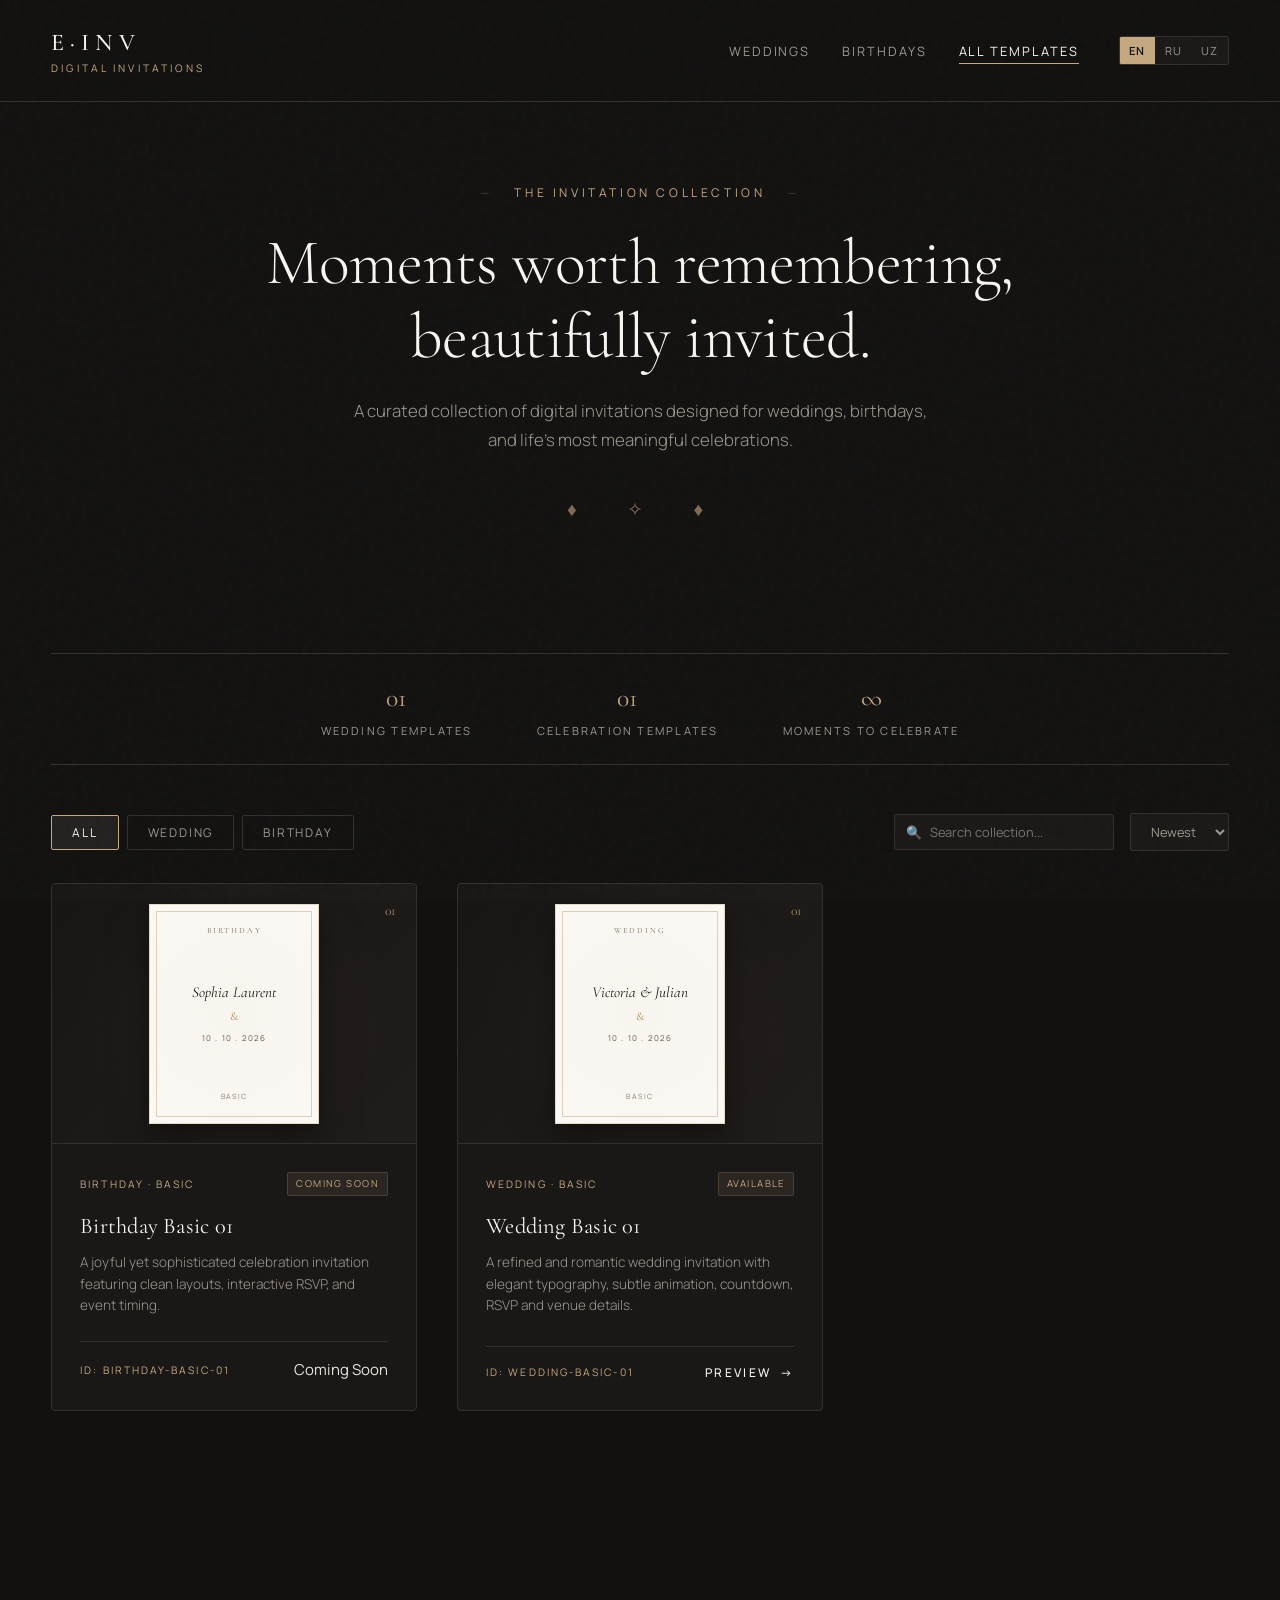
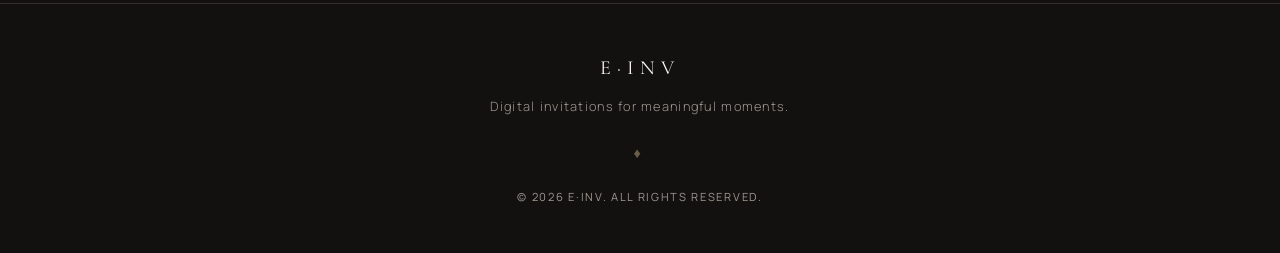
==== commit 4005c84a: "Split dashboard into HTML CSS and JS" ====
--- a/index.html
+++ b/index.html
@@ -3,1100 +3,291 @@
 <head>
     <meta charset="UTF-8">
     <meta name="viewport" content="width=device-width, initial-scale=1.0">
+
     <title>E·INV — Digital Invitation Studio</title>
+
     <link rel="preconnect" href="https://fonts.googleapis.com">
     <link rel="preconnect" href="https://fonts.gstatic.com" crossorigin>
-    <link href="https://fonts.googleapis.com/css2?family=Cormorant+Garamond:ital,wght@0,300;0,400;0,500;0,600;1,400&family=Manrope:wght@300;400;500;600&display=swap" rel="stylesheet">
-    <style>
-        :root {
-            --color-bg: #121110;
-            --color-surface: #1a1817;
-            --color-surface-hover: #23211f;
-            --color-border: #332f2c;
-            --color-border-light: #443e3a;
-            --color-gold: #c5a880;
-            --color-gold-light: #dfc8a5;
-            --color-ivory: #f9f6f0;
-            --color-text: #e8e4dc;
-            --color-text-muted: #9e978e;
-            --color-burgundy: #4a2328;
-            
-            --font-serif: 'Cormorant Garamond', Georgia, serif;
-            --font-sans: 'Manrope', -apple-system, BlinkMacSystemFont, sans-serif;
-            
-            --transition-smooth: all 0.4s cubic-bezier(0.16, 1, 0.3, 1);
-        }
-
-        *, *::before, *::after {
-            box-sizing: border-box;
-            margin: 0;
-            padding: 0;
-        }
-
-        html {
-            scroll-behavior: smooth;
-        }
-
-        body {
-            background-color: var(--color-bg);
-            color: var(--color-text);
-            font-family: var(--font-sans);
-            font-size: 15px;
-            line-height: 1.6;
-            min-height: 100vh;
-            display: flex;
-            flex-direction: column;
-            overflow-x: hidden;
-            -webkit-font-smoothing: antialiased;
-        }
-
-        /* Subtle Noise Overlay */
-        body::before {
-            content: "";
-            position: fixed;
-            top: 0; left: 0; width: 100%; height: 100%;
-            background: url("data:image/svg+xml,%3Csvg viewBox='0 0 200 200' xmlns='http://www.w3.org/2000/svg'%3E%3Cfilter id='noiseFilter'%3E%3CfeTurbulence type='fractalNoise' baseFrequency='0.8' numOctaves='3' stitchTiles='stitch'/%3E%3C/filter%3E%3Crect width='100%25' height='100%25' filter='url(%23noiseFilter)' opacity='0.025'/%3E%3C/svg%3E");
-            pointer-events: none;
-            z-index: 999;
-        }
-
-        /* Header */
-        header {
-            position: fixed;
-            top: 0;
-            left: 0;
-            width: 100%;
-            background-color: rgba(18, 17, 16, 0.85);
-            backdrop-filter: blur(12px);
-            -webkit-backdrop-filter: blur(12px);
-            border-bottom: 1px solid var(--color-border);
-            z-index: 100;
-            display: flex;
-            justify-content: space-between;
-            align-items: center;
-            padding: 1.5rem 4%;
-            transition: var(--transition-smooth);
-        }
-
-        .brand-container {
-            display: flex;
-            flex-direction: column;
-            text-decoration: none;
-        }
-
-        .brand-logo {
-            font-family: var(--font-serif);
-            font-size: 1.5rem;
-            letter-spacing: 0.25em;
-            color: var(--color-ivory);
-            font-weight: 500;
-        }
-
-        .brand-subtitle {
-            font-size: 0.65rem;
-            letter-spacing: 0.3em;
-            text-transform: uppercase;
-            color: var(--color-gold);
-            margin-top: -2px;
-        }
-
-        .nav-right {
-            display: flex;
-            align-items: center;
-            gap: 2.5rem;
-        }
-
-        .nav-links {
-            display: flex;
-            gap: 2rem;
-            list-style: none;
-        }
-
-        .nav-links a {
-            color: var(--color-text-muted);
-            text-decoration: none;
-            font-size: 0.8rem;
-            letter-spacing: 0.15em;
-            text-transform: uppercase;
-            transition: var(--transition-smooth);
-            position: relative;
-        }
-
-        .nav-links a:hover, .nav-links a.active {
-            color: var(--color-ivory);
-        }
-
-        .nav-links a::after {
-            content: '';
-            position: absolute;
-            bottom: -4px;
-            left: 0;
-            width: 0;
-            height: 1px;
-            background-color: var(--color-gold);
-            transition: var(--transition-smooth);
-        }
-
-        .nav-links a:hover::after, .nav-links a.active::after {
-            width: 100%;
-        }
-
-        /* Language Switcher */
-        .lang-switcher {
-            display: flex;
-            border: 1px solid var(--color-border);
-            border-radius: 2px;
-            overflow: hidden;
-            background: var(--color-surface);
-        }
-
-        .lang-btn {
-            background: transparent;
-            border: none;
-            color: var(--color-text-muted);
-            font-family: var(--font-sans);
-            font-size: 0.7rem;
-            letter-spacing: 0.1em;
-            padding: 0.35rem 0.6rem;
-            cursor: pointer;
-            transition: var(--transition-smooth);
-        }
-
-        .lang-btn:hover {
-            color: var(--color-ivory);
-        }
-
-        .lang-btn.active {
-            background: var(--color-gold);
-            color: var(--color-bg);
-            font-weight: 600;
-        }
-
-        /* Main Container */
-        main {
-            margin-top: 100px;
-            flex: 1;
-            padding: 0 4% 6rem 4%;
-            max-width: 1600px;
-            margin-left: auto;
-            margin-right: auto;
-            width: 100%;
-        }
-
-        /* Hero Section */
-        .hero {
-            padding: 5rem 0 3rem 0;
-            text-align: center;
-            max-width: 800px;
-            margin: 0 auto;
-            position: relative;
-        }
-
-        .hero-eyebrow {
-            font-size: 0.75rem;
-            letter-spacing: 0.3em;
-            text-transform: uppercase;
-            color: var(--color-gold);
-            margin-bottom: 1.5rem;
-            display: inline-block;
-            position: relative;
-        }
-
-        .hero-eyebrow::before, .hero-eyebrow::after {
-            content: "—";
-            color: var(--color-border-light);
-            margin: 0 1rem;
-        }
-
-        .hero-title {
-            font-family: var(--font-serif);
-            font-size: clamp(2.5rem);
-            font-size: clamp(2.5rem, 5vw, 4.2rem);
-            font-weight: 300;
-            color: var(--color-ivory);
-            line-height: 1.15;
-            margin-bottom: 1.5rem;
-            letter-spacing: -0.01em;
-        }
-
-        .hero-desc {
-            color: var(--color-text-muted);
-            font-size: 1.05rem;
-            font-weight: 300;
-            line-height: 1.7;
-            max-width: 600px;
-            margin: 0 auto 2.5rem auto;
-        }
-
-        .hero-ornament {
-            color: var(--color-gold);
-            font-size: 1.2rem;
-            letter-spacing: 0.5em;
-            opacity: 0.6;
-            margin-bottom: 2rem;
-        }
-
-        /* Stats Row */
-        .stats-row {
-            display: flex;
-            justify-content: center;
-            gap: 4rem;
-            border-top: 1px solid var(--color-border);
-            border-bottom: 1px solid var(--color-border);
-            padding: 1.5rem 0;
-            margin: 3rem 0;
-        }
-
-        .stat-item {
-            text-align: center;
-        }
-
-        .stat-number {
-            font-family: var(--font-serif);
-            font-size: 1.6rem;
-            color: var(--color-gold);
-            font-weight: 400;
-        }
-
-        .stat-label {
-            font-size: 0.7rem;
-            text-transform: uppercase;
-            letter-spacing: 0.2em;
-            color: var(--color-text-muted);
-            margin-top: 0.2rem;
-        }
-
-        /* Controls Bar (Filter, Search, Sort) */
-        .controls-bar {
-            display: flex;
-            justify-content: space-between;
-            align-items: center;
-            margin: 3rem 0 2rem 0;
-            gap: 1.5rem;
-            flex-wrap: wrap;
-        }
-
-        .category-filters {
-            display: flex;
-            gap: 0.5rem;
-            flex-wrap: wrap;
-        }
-
-        .filter-btn {
-            background: transparent;
-            border: 1px solid var(--color-border);
-            color: var(--color-text-muted);
-            padding: 0.5rem 1.25rem;
-            font-family: var(--font-sans);
-            font-size: 0.75rem;
-            letter-spacing: 0.15em;
-            text-transform: uppercase;
-            cursor: pointer;
-            transition: var(--transition-smooth);
-            border-radius: 2px;
-        }
-
-        .filter-btn:hover {
-            border-color: var(--color-border-light);
-            color: var(--color-ivory);
-        }
-
-        .filter-btn.active {
-            background-color: var(--color-surface-hover);
-            border-color: var(--color-gold);
-            color: var(--color-ivory);
-        }
-
-        .search-sort-group {
-            display: flex;
-            gap: 1rem;
-            align-items: center;
-        }
-
-        .search-box {
-            position: relative;
-        }
-
-        .search-input {
-            background: var(--color-surface);
-            border: 1px solid var(--color-border);
-            padding: 0.5rem 1rem 0.5rem 2.2rem;
-            color: var(--color-ivory);
-            font-family: var(--font-sans);
-            font-size: 0.8rem;
-            width: 220px;
-            border-radius: 2px;
-            transition: var(--transition-smooth);
-        }
-
-        .search-input:focus {
-            outline: none;
-            border-color: var(--color-gold);
-            width: 260px;
-        }
-
-        .search-icon {
-            position: absolute;
-            left: 0.75rem;
-            top: 50%;
-            transform: translateY(-50%);
-            color: var(--color-text-muted);
-            font-size: 0.8rem;
-            pointer-events: none;
-        }
-
-        .sort-select {
-            background: var(--color-surface);
-            border: 1px solid var(--color-border);
-            color: var(--color-text-muted);
-            padding: 0.5rem 1rem;
-            font-family: var(--font-sans);
-            font-size: 0.8rem;
-            border-radius: 2px;
-            cursor: pointer;
-            transition: var(--transition-smooth);
-        }
-
-        .sort-select:focus, .sort-select:hover {
-            outline: none;
-            border-color: var(--color-gold);
-            color: var(--color-ivory);
-        }
-
-        /* Template Grid */
-        .template-grid {
-            display: grid;
-            grid-template-columns: repeat(auto-fill, minmax(360px, 1fr));
-            gap: 2.5rem;
-        }
-
-        /* Template Card */
-        .template-card {
-            background-color: var(--color-surface);
-            border: 1px solid var(--color-border);
-            border-radius: 4px;
-            overflow: hidden;
-            display: flex;
-            flex-direction: column;
-            transition: var(--transition-smooth);
-            position: relative;
-        }
-
-        .template-card:hover {
-            transform: translateY(-6px);
-            border-color: var(--color-border-light);
-            box-shadow: 0 20px 40px rgba(0, 0, 0, 0.4);
-        }
-
-        /* Mini Preview Box */
-        .card-preview-container {
-            height: 260px;
-            background: linear-gradient(135deg, #181615 0%, #201c1a 100%);
-            border-bottom: 1px solid var(--color-border);
-            position: relative;
-            display: flex;
-            align-items: center;
-            justify-content: center;
-            overflow: hidden;
-            padding: 2rem;
-        }
-
-        .card-preview-container::after {
-            content: '';
-            position: absolute;
-            inset: 0;
-            background: radial-gradient(circle at center, rgba(197, 168, 128, 0.05) 0%, transparent 70%);
-            pointer-events: none;
-        }
-
-        /* Miniature Invitation Styling (CSS Art) */
-        .mini-invitation {
-            width: 170px;
-            height: 220px;
-            background-color: #fbf9f5;
-            color: #2b2622;
-            padding: 1.25rem 1rem;
-            display: flex;
-            flex-direction: column;
-            align-items: center;
-            justify-content: space-between;
-            text-align: center;
-            position: relative;
-            box-shadow: 0 10px 30px rgba(0,0,0,0.5);
-            border: 1px solid rgba(197, 168, 128, 0.4);
-            transition: var(--transition-smooth);
-        }
-
-        .template-card:hover .mini-invitation {
-            transform: scale(1.03);
-            box-shadow: 0 15px 35px rgba(0,0,0,0.6), 0 0 15px rgba(197, 168, 128, 0.15);
-        }
-
-        .mini-inv-border {
-            position: absolute;
-            inset: 6px;
-            border: 1px solid rgba(197, 168, 128, 0.5);
-            pointer-events: none;
-        }
-
-        .mini-inv-top {
-            font-family: var(--font-serif);
-            font-size: 0.5rem;
-            letter-spacing: 0.25em;
-            text-transform: uppercase;
-            color: #7a6d5d;
-        }
-
-        .mini-inv-body {
-            display: flex;
-            flex-direction: column;
-            gap: 0.35rem;
-        }
-
-        .mini-inv-names {
-            font-family: var(--font-serif);
-            font-size: 0.95rem;
-            font-style: italic;
-            color: #1a1715;
-            line-height: 1.1;
-        }
-
-        .mini-inv-amp {
-            font-size: 0.75rem;
-            color: #b08d57;
-            font-family: var(--font-serif);
-        }
-
-        .mini-inv-date {
-            font-size: 0.5rem;
-            letter-spacing: 0.15em;
-            color: #5c5348;
-            text-transform: uppercase;
-        }
-
-        .mini-inv-footer {
-            font-size: 0.45rem;
-            letter-spacing: 0.2em;
-            text-transform: uppercase;
-            color: #8c8070;
-        }
-
-        .card-number-badge {
-            position: absolute;
-            top: 1rem;
-            right: 1.25rem;
-            font-family: var(--font-serif);
-            font-size: 0.85rem;
-            color: var(--color-gold);
-            opacity: 0.8;
-        }
-
-        /* Card Meta and Content */
-        .card-content {
-            padding: 1.75rem;
-            display: flex;
-            flex-direction: column;
-            flex: 1;
-        }
-
-        .card-meta-row {
-            display: flex;
-            justify-content: space-between;
-            align-items: center;
-            margin-bottom: 0.75rem;
-        }
-
-        .card-category-tier {
-            font-size: 0.65rem;
-            letter-spacing: 0.2em;
-            text-transform: uppercase;
-            color: var(--color-gold);
-        }
-
-        .card-status {
-            font-size: 0.6rem;
-            letter-spacing: 0.15em;
-            text-transform: uppercase;
-            padding: 0.2rem 0.5rem;
-            border-radius: 2px;
-            background: rgba(197, 168, 128, 0.1);
-            color: var(--color-gold);
-            border: 1px solid rgba(197, 168, 128, 0.2);
-        }
-
-        .card-title {
-            font-family: var(--font-serif);
-            font-size: 1.4rem;
-            font-weight: 400;
-            color: var(--color-ivory);
-            margin-bottom: 0.5rem;
-            letter-spacing: 0.01em;
-        }
-
-        .card-desc {
-            font-size: 0.85rem;
-            color: var(--color-text-muted);
-            line-height: 1.6;
-            margin-bottom: 1.5rem;
-            flex: 1;
-            font-weight: 300;
-        }
-
-        .card-action-row {
-            display: flex;
-            justify-content: space-between;
-            align-items: center;
-            padding-top: 1rem;
-            border-top: 1px solid var(--color-border);
-        }
-
-        .preview-link {
-            display: inline-flex;
-            align-items: center;
-            gap: 0.5rem;
-            color: var(--color-ivory);
-            text-decoration: none;
-            font-size: 0.75rem;
-            letter-spacing: 0.2em;
-            text-transform: uppercase;
-            font-weight: 500;
-            transition: var(--transition-smooth);
-        }
-
-        .preview-link span {
-            transition: transform 0.3s ease;
-        }
-
-        .preview-link:hover {
-            color: var(--color-gold);
-        }
-
-        .preview-link:hover span {
-            transform: translateX(4px);
-        }
-
-        /* Empty State */
-        .empty-state {
-            grid-column: 1 / -1;
-            text-align: center;
-            padding: 6rem 2rem;
-            background-color: var(--color-surface);
-            border: 1px solid var(--color-border);
-            border-radius: 4px;
-            display: none;
-        }
-
-        .empty-state.visible {
-            display: flex;
-            flex-direction: column;
-            align-items: center;
-            justify-content: center;
-        }
-
-        .empty-icon {
-            color: var(--color-gold);
-            font-size: 1.5rem;
-            margin-bottom: 1.5rem;
-            opacity: 0.7;
-            letter-spacing: 0.3em;
-        }
-
-        .empty-title {
-            font-family: var(--font-serif);
-            font-size: 2rem;
-            color: var(--color-ivory);
-            font-weight: 300;
-            margin-bottom: 1rem;
-            letter-spacing: 0.05em;
-        }
-
-        .empty-desc {
-            color: var(--color-text-muted);
-            font-size: 0.95rem;
-            max-width: 400px;
-            margin: 0 auto;
-            line-height: 1.7;
-            font-weight: 300;
-        }
-
-        /* Footer */
-        footer {
-            border-top: 1px solid var(--color-border);
-            padding: 3rem 4%;
-            text-align: center;
-            background-color: rgba(18, 17, 16, 0.9);
-            margin-top: 6rem;
-        }
-
-        .footer-brand {
-            font-family: var(--font-serif);
-            font-size: 1.25rem;
-            letter-spacing: 0.3em;
-            color: var(--color-ivory);
-            margin-bottom: 0.75rem;
-        }
-
-        .footer-tagline {
-            font-size: 0.8rem;
-            color: var(--color-text-muted);
-            letter-spacing: 0.1em;
-            margin-bottom: 1.5rem;
-            font-weight: 300;
-        }
-
-        .footer-ornament {
-            color: var(--color-gold);
-            font-size: 0.9rem;
-            letter-spacing: 0.4em;
-            margin-bottom: 1.5rem;
-            opacity: 0.5;
-        }
-
-        .footer-copy {
-            font-size: 0.7rem;
-            letter-spacing: 0.15em;
-            color: var(--color-text-muted);
-            text-transform: uppercase;
-        }
-
-        /* Mobile Adjustments */
-        @media (max-width: 768px) {
-            header {
-                padding: 1rem 5%;
-                flex-direction: column;
-                gap: 1rem;
-            }
-
-            .nav-right {
-                width: 100%;
-                justify-content: space-between;
-                gap: 1rem;
-            }
-
-            .nav-links {
-                gap: 1rem;
-            }
-
-            .nav-links a {
-                font-size: 0.7rem;
-            }
-
-            main {
-                margin-top: 140px;
-                padding: 0 5% 4rem 5%;
-            }
-
-            .hero {
-                padding: 3rem 0 2rem 0;
-            }
-
-            .stats-row {
-                gap: 2rem;
-            }
-
-            .controls-bar {
-                flex-direction: column;
-                align-items: stretch;
-            }
-
-            .search-sort-group {
-                flex-direction: column;
-                width: 100%;
-            }
-
-            .search-box, .search-input, .sort-select {
-                width: 100%;
-            }
-
-            .template-grid {
-                grid-template-columns: 100%;
-            }
-        }
-    </style>
+
+    <link
+        href="https://fonts.googleapis.com/css2?family=Cormorant+Garamond:ital,wght@0,300;0,400;0,500;0,600;1,400&family=Manrope:wght@300;400;500;600&display=swap"
+        rel="stylesheet"
+    >
+
+    <link rel="stylesheet" href="css/style.css">
 </head>
+
 <body>
 
     <!-- Header -->
     <header>
         <a href="#" class="brand-container">
             <span class="brand-logo">E·INV</span>
-            <span class="brand-subtitle" data-i18n="brandSubtitle">Digital Invitations</span>
+            <span class="brand-subtitle" data-i18n="brandSubtitle">
+                Digital Invitations
+            </span>
         </a>
+
         <div class="nav-right">
+
             <ul class="nav-links">
-                <li><a href="#collection" data-i18n="navWeddings" onclick="filterByCategory('wedding', event)">Weddings</a></li>
-                <li><a href="#collection" data-i18n="navBirthdays" onclick="filterByCategory('birthday', event)">Birthdays</a></li>
-                <li><a href="#collection" data-i18n="navAll" onclick="filterByCategory('all', event)" class="active">All Templates</a></li>
+                <li>
+                    <a
+                        href="#collection"
+                        data-i18n="navWeddings"
+                        onclick="filterByCategory('wedding', event)"
+                    >
+                        Weddings
+                    </a>
+                </li>
+
+                <li>
+                    <a
+                        href="#collection"
+                        data-i18n="navBirthdays"
+                        onclick="filterByCategory('birthday', event)"
+                    >
+                        Birthdays
+                    </a>
+                </li>
+
+                <li>
+                    <a
+                        href="#collection"
+                        data-i18n="navAll"
+                        onclick="filterByCategory('all', event)"
+                        class="active"
+                    >
+                        All Templates
+                    </a>
+                </li>
             </ul>
+
             <div class="lang-switcher">
-                <button class="lang-btn active" onclick="switchLanguage('en')">EN</button>
-                <button class="lang-btn" onclick="switchLanguage('ru')">RU</button>
-                <button class="lang-btn" onclick="switchLanguage('uz')">UZ</button>
-            </div>
+                <button
+                    class="lang-btn active"
+                    onclick="switchLanguage('en')"
+                >
+                    EN
+                </button>
+
+                <button
+                    class="lang-btn"
+                    onclick="switchLanguage('ru')"
+                >
+                    RU
+                </button>
+
+                <button
+                    class="lang-btn"
+                    onclick="switchLanguage('uz')"
+                >
+                    UZ
+                </button>
+            </div>
+
         </div>
     </header>
+
 
     <!-- Main Content -->
     <main>
-        <!-- Hero Section -->
+
+        <!-- Hero -->
         <section class="hero">
-            <span class="hero-eyebrow" data-i18n="heroEyebrow">The Invitation Collection</span>
-            <h1 class="hero-title" data-i18n="heroTitle">Moments worth remembering, beautifully invited.</h1>
-            <p class="hero-desc" data-i18n="heroDesc">A curated collection of digital invitations designed for weddings, birthdays, and life's most meaningful celebrations.</p>
-            <div class="hero-ornament">♦ &nbsp; ✧ &nbsp; ♦</div>
+
+            <span
+                class="hero-eyebrow"
+                data-i18n="heroEyebrow"
+            >
+                The Invitation Collection
+            </span>
+
+            <h1
+                class="hero-title"
+                data-i18n="heroTitle"
+            >
+                Moments worth remembering, beautifully invited.
+            </h1>
+
+            <p
+                class="hero-desc"
+                data-i18n="heroDesc"
+            >
+                A curated collection of digital invitations designed
+                for weddings, birthdays, and life's most meaningful
+                celebrations.
+            </p>
+
+            <div class="hero-ornament">
+                ♦ &nbsp; ✧ &nbsp; ♦
+            </div>
+
         </section>
 
-        <!-- Collection Statistics -->
-        <div class="stats-row" id="statsRow">
-            <!-- Dynamically populated or structured -->
-        </div>
-
-        <!-- Controls Bar -->
-        <div class="controls-bar" id="collection">
+
+        <!-- Statistics -->
+        <div
+            class="stats-row"
+            id="statsRow"
+        ></div>
+
+
+        <!-- Collection Controls -->
+        <div
+            class="controls-bar"
+            id="collection"
+        >
+
             <div class="category-filters">
-                <button class="filter-btn active" data-filter="all" onclick="filterByCategory('all')" data-i18n="filterAll">All</button>
-                <button class="filter-btn" data-filter="wedding" onclick="filterByCategory('wedding')" data-i18n="filterWedding">Wedding</button>
-                <button class="filter-btn" data-filter="birthday" onclick="filterByCategory('birthday')" data-i18n="filterBirthday">Birthday</button>
-            </div>
+
+                <button
+                    class="filter-btn active"
+                    data-filter="all"
+                    onclick="filterByCategory('all')"
+                    data-i18n="filterAll"
+                >
+                    All
+                </button>
+
+                <button
+                    class="filter-btn"
+                    data-filter="wedding"
+                    onclick="filterByCategory('wedding')"
+                    data-i18n="filterWedding"
+                >
+                    Wedding
+                </button>
+
+                <button
+                    class="filter-btn"
+                    data-filter="birthday"
+                    onclick="filterByCategory('birthday')"
+                    data-i18n="filterBirthday"
+                >
+                    Birthday
+                </button>
+
+            </div>
+
 
             <div class="search-sort-group">
+
                 <div class="search-box">
-                    <span class="search-icon">🔍</span>
-                    <input type="text" class="search-input" id="searchInput" placeholder="Search collection..." data-i18n-placeholder="searchPlaceholder" oninput="handleSearch()">
+
+                    <span class="search-icon">
+                        🔍
+                    </span>
+
+                    <input
+                        type="text"
+                        class="search-input"
+                        id="searchInput"
+                        placeholder="Search collection..."
+                        data-i18n-placeholder="searchPlaceholder"
+                        oninput="handleSearch()"
+                    >
+
                 </div>
-                <select class="sort-select" id="sortSelect" onchange="handleSort()">
-                    <option value="newest" data-i18n="sortNewest">Newest</option>
-                    <option value="name" data-i18n="sortName">Name</option>
-                    <option value="tier" data-i18n="sortTier">Tier</option>
+
+
+                <select
+                    class="sort-select"
+                    id="sortSelect"
+                    onchange="handleSort()"
+                >
+                    <option
+                        value="newest"
+                        data-i18n="sortNewest"
+                    >
+                        Newest
+                    </option>
+
+                    <option
+                        value="name"
+                        data-i18n="sortName"
+                    >
+                        Name
+                    </option>
+
+                    <option
+                        value="tier"
+                        data-i18n="sortTier"
+                    >
+                        Tier
+                    </option>
                 </select>
-            </div>
-        </div>
-
-        <!-- Template Collection Grid -->
-        <div class="template-grid" id="templateGrid">
-            <!-- Cards injected via JavaScript -->
+
+            </div>
+
+        </div>
+
+
+        <!-- Template Grid -->
+        <div
+            class="template-grid"
+            id="templateGrid"
+        >
 
             <!-- Empty State -->
-            <div class="empty-state" id="emptyState">
-                <div class="empty-icon">✧ &nbsp; ✦ &nbsp; ✧</div>
-                <h3 class="empty-title" data-i18n="emptyTitle">Coming Soon</h3>
-                <p class="empty-desc" data-i18n="emptyDesc">Birthday invitations are currently being crafted for the collection. More beautiful moments are on the way.</p>
-            </div>
-        </div>
+            <div
+                class="empty-state"
+                id="emptyState"
+            >
+
+                <div class="empty-icon">
+                    ✧ &nbsp; ✦ &nbsp; ✧
+                </div>
+
+                <h3
+                    class="empty-title"
+                    data-i18n="emptyTitle"
+                >
+                    Coming Soon
+                </h3>
+
+                <p
+                    class="empty-desc"
+                    data-i18n="emptyDesc"
+                >
+                    Invitations for this category are currently being
+                    crafted for the collection. More beautiful moments
+                    are on the way.
+                </p>
+
+            </div>
+
+        </div>
+
     </main>
+
 
     <!-- Footer -->
     <footer>
-        <div class="footer-brand">E·INV</div>
-        <div class="footer-tagline" data-i18n="footerTagline">Digital invitations for meaningful moments.</div>
-        <div class="footer-ornament">♦</div>
-        <div class="footer-copy">&copy; 2026 E·INV. All rights reserved.</div>
+
+        <div class="footer-brand">
+            E·INV
+        </div>
+
+        <div
+            class="footer-tagline"
+            data-i18n="footerTagline"
+        >
+            Digital invitations for meaningful moments.
+        </div>
+
+        <div class="footer-ornament">
+            ♦
+        </div>
+
+        <div class="footer-copy">
+            &copy; 2026 E·INV. All rights reserved.
+        </div>
+
     </footer>
 
-    <!-- JavaScript Application Logic -->
-    <script>
-        // Multi-language Translation Dictionary
-        const translations = {
-            en: {
-                brandSubtitle: "Digital Invitations",
-                navWeddings: "Weddings",
-                navBirthdays: "Birthdays",
-                navAll: "All Templates",
-                heroEyebrow: "The Invitation Collection",
-                heroTitle: "Moments worth remembering, beautifully invited.",
-                heroDesc: "A curated collection of digital invitations designed for weddings, birthdays, and life's most meaningful celebrations.",
-                statWedding: "Wedding Templates",
-                statCelebration: "Celebration Templates",
-                statMoments: "Moments to Celebrate",
-                filterAll: "All",
-                filterWedding: "Wedding",
-                filterBirthday: "Birthday",
-                searchPlaceholder: "Search collection...",
-                sortNewest: "Newest",
-                sortName: "Name",
-                sortTier: "Tier",
-                statusAvailable: "Available",
-                statusComingSoon: "Coming Soon",
-                previewText: "Preview",
-                emptyTitle: "Coming Soon",
-                emptyDesc: "Invitations for this category are currently being crafted for the collection. More beautiful moments are on the way.",
-                footerTagline: "Digital invitations for meaningful moments.",
-                t1Title: "Wedding Basic 01",
-                t1Desc: "A refined and romantic wedding invitation with elegant typography, subtle animation, countdown, RSVP and venue details.",
-                t2Title: "Birthday Basic 01",
-                t2Desc: "A joyful yet sophisticated celebration invitation featuring clean layouts, interactive RSVP, and event timing."
-            },
-            ru: {
-                brandSubtitle: "Цифровые Приглашения",
-                navWeddings: "Свадьбы",
-                navBirthdays: "Дни Рождения",
-                navAll: "Все Шаблоны",
-                heroEyebrow: "Коллекция Приглашений",
-                heroTitle: "Моменты, которые стоит запомнить, с красивым приглашением.",
-                heroDesc: "Кураторская коллекция цифровых приглашений для свадеб, дней рождения и самых важных жизненных событий.",
-                statWedding: "Свадебные шаблоны",
-                statCelebration: "Праздничные шаблоны",
-                statMoments: "Моменты для праздника",
-                filterAll: "Все",
-                filterWedding: "Свадьба",
-                filterBirthday: "День рождения",
-                searchPlaceholder: "Поиск по коллекции...",
-                sortNewest: "Новые",
-                sortName: "По имени",
-                sortTier: "По уровню",
-                statusAvailable: "Доступно",
-                statusComingSoon: "Скоро",
-                previewText: "Просмотр",
-                emptyTitle: "Скоро в продаже",
-                emptyDesc: "Приглашения для этой категории сейчас создаются для нашей коллекции. Ещё больше прекрасных моментов впереди.",
-                footerTagline: "Цифровые приглашения для значимых моментов.",
-                t1Title: "Свадебный Базовый 01",
-                t1Desc: "Изысканное и романтичное свадебное приглашение с элегантной типографикой, анимацией, таймером, RSVP и деталями площадки.",
-                t2Title: "Праздничный Базовый 01",
-                t2Desc: "Яркое, но изысканное приглашение на праздник с чистой версткой, интерактивным RSVP и временем проведения."
-            },
-            uz: {
-                brandSubtitle: "Raqamli Taklifnomalar",
-                navWeddings: "To'ylar",
-                navBirthdays: "Tug'ilgan kunlar",
-                navAll: "Barcha Shablonlar",
-                heroEyebrow: "Taklifnomalar To'plami",
-                heroTitle: "Esga olinadigan lahzalar, go'zal taklifnoma ila.",
-                heroDesc: "To'ylar, tug'ilgan kunlar va hayotning eng mazmunli bayramlari uchun maxsus tayyorlangan raqamli taklifnomalar kolleksiyasi.",
-                statWedding: "To'y shablonlari",
-                statCelebration: "Bayram shablonlari",
-                statMoments: "Nishonlash uchun lahzalar",
-                filterAll: "Barchasi",
-                filterWedding: "To'y",
-                filterBirthday: "Tug'ilgan kun",
-                searchPlaceholder: "To'plamdan qidirish...",
-                sortNewest: "Eng yangi",
-                statSortName: "Nomi bo'yicha",
-                sortName: "Nomi bo'yicha",
-                sortTier: "Darajasi",
-                statusAvailable: "Mavjud",
-                statusComingSoon: "Tez kunda",
-                previewText: "Ko'rish",
-                emptyTitle: "Tez Kunda",
-                emptyDesc: "Ushbu toifa uchun taklifnomalar hozirda tayyorlanmoqda. Yana-da go'zal lahzalar yo'lda.",
-                footerTagline: "Mazmunli lahzalar uchun raqamli taklifnomalar.",
-                t1Title: "To'y Bazasih 01",
-                t1Desc: "Nafis matn terish, nozik animatsiya, ortga hisoblash, RSVP va manzil tafsilotlariga ega mukammal va romantik to'y taklifnomasi.",
-                t2Title: "Tug'ilgan Kun 01",
-                t2Desc: "Toza dizayn, interaktiv RSVP va tadbirkorlik vaqtlari bilan jihozlangan quvnoq hamda zamonaviy bayram taklifnomasi."
-            }
-        };
-
-        let currentLang = 'en';
-
-        // Central Template Configuration
-        const templates = [
-            {
-                id: "wedding-basic-01",
-                category: "wedding",
-                tier: "basic",
-                number: "01",
-                titleKey: "t1Title",
-                descKey: "t1Desc",
-                path: "wedding/wedding-basic-01.html",
-                status: "available",
-                dateAdded: "2026-01-01"
-            },
-            {
-                id: "birthday-basic-01",
-                category: "birthday",
-                tier: "basic",
-                number: "02",
-                titleKey: "t2Title",
-                descKey: "t2Desc",
-                path: "birthday/birthday-basic-01.html",
-                status: "coming-soon",
-                dateAdded: "2026-02-01"
-            }
-        ];
-
-        let activeCategory = 'all';
-        let searchQuery = '';
-        let currentSort = 'newest';
-
-        // Initialize Application
-        document.addEventListener('DOMContentLoaded', () => {
-            renderStats();
-            renderTemplates();
-        });
-
-        // Switch Language function
-        function switchLanguage(lang) {
-            currentLang = lang;
-            
-            // Update active state on buttons
-            document.querySelectorAll('.lang-btn').forEach(btn => {
-                btn.classList.toggle('active', btn.textContent.toLowerCase() === lang);
-            });
-
-            // Update document lang attribute
-            document.documentElement.setAttribute('lang', lang);
-
-            // Translate static data-i18n elements
-            document.querySelectorAll('[data-i18n]').forEach(el => {
-                const key = el.getAttribute('data-i18n');
-                if (translations[lang][key]) {
-                    el.textContent = translations[lang][key];
-                }
-            });
-
-            // Translate placeholders
-            document.querySelectorAll('[data-i18n-placeholder]').forEach(el => {
-                const key = el.getAttribute('data-i18n-placeholder');
-                if (translations[lang][key]) {
-                    el.placeholder = translations[lang][key];
-                }
-            });
-
-            renderStats();
-            renderTemplates();
-        }
-
-        // Render Statistics Row Dynamically
-        function renderStats() {
-            const weddingCount = templates.filter(t => t.category === 'wedding').length;
-            const celebrationCount = templates.filter(t => t.category === 'birthday').length;
-            const t = translations[currentLang];
-
-            const statsRow = document.getElementById('statsRow');
-            statsRow.innerHTML = `
-                <div class="stat-item">
-                    <div class="stat-number">0${weddingCount}</div>
-                    <div class="stat-label">${t.statWedding}</div>
-                </div>
-                <div class="stat-item">
-                    <div class="stat-number">0${celebrationCount}</div>
-                    <div class="stat-label">${t.statCelebration}</div>
-                </div>
-                <div class="stat-item">
-                    <div class="stat-number">∞</div>
-                    <div class="stat-label">${t.statMoments}</div>
-                </div>
-            `;
-        }
-
-        // Filter by Category
-        function filterByCategory(category, event) {
-            if (event) event.preventDefault();
-            activeCategory = category;
-            
-            document.querySelectorAll('.filter-btn').forEach(btn => {
-                btn.classList.toggle('active', btn.getAttribute('data-filter') === category);
-            });
-
-            document.querySelectorAll('.nav-links a').forEach(a => {
-                a.classList.remove('active');
-                if(category === 'wedding' && a.getAttribute('data-i18n') === 'navWeddings') a.classList.add('active');
-                if(category === 'birthday' && a.getAttribute('data-i18n') === 'navBirthdays') a.classList.add('active');
-                if(category === 'all' && a.getAttribute('data-i18n') === 'navAll') a.classList.add('active');
-            });
-
-            renderTemplates();
-        }
-
-        // Handle Real-time Search
-        function handleSearch() {
-            searchQuery = document.getElementById('searchInput').value.toLowerCase().trim();
-            renderTemplates();
-        }
-
-        // Handle Sorting
-        function handleSort() {
-            currentSort = document.getElementById('sortSelect').value;
-            renderTemplates();
-        }
-
-        // Render Template Cards & Empty States
-        function renderTemplates() {
-            const grid = document.getElementById('templateGrid');
-            const emptyState = document.getElementById('emptyState');
-            const t = translations[currentLang];
-
-            // Filter templates based on category & search query
-            let filtered = templates.filter(tmpl => {
-                const matchesCategory = activeCategory === 'all' || tmpl.category === activeCategory;
-                const titleText = translations.en[tmpl.titleKey].toLowerCase();
-                const descText = translations.en[tmpl.descKey].toLowerCase();
-                const matchesSearch = titleText.includes(searchQuery) || 
-                                      descText.includes(searchQuery) || 
-                                      tmpl.category.includes(searchQuery) || 
-                                      tmpl.tier.includes(searchQuery);
-                return matchesCategory && matchesSearch;
-            });
-
-            // Sort templates
-            filtered.sort((a, b) => {
-                if (currentSort === 'newest') {
-                    return new Date(b.dateAdded) - new Date(a.dateAdded);
-                } else if (currentSort === 'name') {
-                    return translations.en[a.titleKey].localeCompare(translations.en[b.titleKey]);
-                } else if (currentSort === 'tier') {
-                    return a.tier.localeCompare(b.tier);
-                }
-            });
-
-            // Remove existing cards before re-rendering
-            const existingCards = grid.querySelectorAll('.template-card');
-            existingCards.forEach(card => card.remove());
-
-            if (filtered.length === 0) {
-                emptyState.classList.add('visible');
-                return;
-            } else {
-                emptyState.classList.remove('visible');
-            }
-
-            // Build card elements
-            filtered.forEach(tmpl => {
-                const card = document.createElement('div');
-                card.className = 'template-card';
-
-                const title = t[tmpl.titleKey];
-                const description = t[tmpl.descKey];
-                const statusText = tmpl.status === 'available' ? t.statusAvailable : t.statusComingSoon;
-
-                card.innerHTML = `
-                    <div class="card-preview-container">
-                        <div class="card-number-badge">${tmpl.number}</div>
-                        <div class="mini-invitation">
-                            <div class="mini-inv-border"></div>
-                            <div class="mini-inv-top">${tmpl.category.toUpperCase()}</div>
-                            <div class="mini-inv-body">
-                                <div class="mini-inv-names">${tmpl.category === 'wedding' ? 'Victoria &amp; Julian' : 'Sophia Laurent'}</div>
-                                <div class="mini-inv-amp">&amp;</div>
-                                <div class="mini-inv-date">10 . 10 . 2026</div>
-                            </div>
-                            <div class="mini-inv-footer">${tmpl.tier.toUpperCase()}</div>
-                        </div>
-                    </div>
-                    <div class="card-content">
-                        <div class="card-meta-row">
-                            <span class="card-category-tier">${tmpl.category} &middot; ${tmpl.tier}</span>
-                            <span class="card-status">${statusText}</span>
-                        </div>
-                        <h3 class="card-title">${title}</h3>
-                        <p class="card-desc">${description}</p>
-                        <div class="card-action-row">
-                            <span class="card-category-tier" style="opacity: 0.5;">ID: ${tmpl.id}</span>
-                            ${tmpl.status === 'available' ? `
-                                <a href="${tmpl.path}" class="preview-link">
-                                    ${t.previewText} <span>&rarr;</span>
-                                </a>
-                            ` : `
-                                <span style="font-size: 0.75rem; color: var(--color-text-muted); letter-spacing: 0.15s; text-transform: uppercase;">${t.statusComingSoon}</span>
-                            `}
-                        </div>
-                    </div>
-                `;
-
-                grid.insertBefore(card, emptyState);
-            });
-        }
-    </script>
+
+    <script src="js/app.js"></script>
+
 </body>
 </html>
--- a/css/style.css
+++ b/css/style.css
@@ -0,0 +1,1267 @@
+:root {
+    --color-bg: #121110;
+    --color-surface: #1a1817;
+    --color-surface-hover: #23211f;
+    --color-border: #332f2c;
+    --color-border-light: #443e3a;
+
+    --color-gold: #c5a880;
+    --color-gold-light: #dfc8a5;
+
+    --color-ivory: #f9f6f0;
+    --color-text: #e8e4dc;
+    --color-text-muted: #9e978e;
+
+    --color-burgundy: #4a2328;
+
+    --font-serif: 'Cormorant Garamond', Georgia, serif;
+    --font-sans: 'Manrope', -apple-system, BlinkMacSystemFont, sans-serif;
+
+    --transition-smooth: all 0.4s cubic-bezier(0.16, 1, 0.3, 1);
+}
+
+
+/* ========================================
+   RESET
+======================================== */
+
+*,
+*::before,
+*::after {
+    box-sizing: border-box;
+    margin: 0;
+    padding: 0;
+}
+
+
+html {
+    scroll-behavior: smooth;
+}
+
+
+body {
+    background-color: var(--color-bg);
+    color: var(--color-text);
+    font-family: var(--font-sans);
+    font-size: 15px;
+    line-height: 1.6;
+
+    min-height: 100vh;
+
+    display: flex;
+    flex-direction: column;
+
+    overflow-x: hidden;
+
+    -webkit-font-smoothing: antialiased;
+}
+
+
+/* ========================================
+   SUBTLE NOISE
+======================================== */
+
+body::before {
+    content: "";
+
+    position: fixed;
+    top: 0;
+    left: 0;
+
+    width: 100%;
+    height: 100%;
+
+    background: url("data:image/svg+xml,%3Csvg viewBox='0 0 200 200' xmlns='http://www.w3.org/2000/svg'%3E%3Cfilter id='noiseFilter'%3E%3CfeTurbulence type='fractalNoise' baseFrequency='0.8' numOctaves='3' stitchTiles='stitch'/%3E%3C/filter%3E%3Crect width='100%25' height='100%25' filter='url(%23noiseFilter)' opacity='0.025'/%3E%3C/svg%3E");
+
+    pointer-events: none;
+    z-index: 999;
+}
+
+
+/* ========================================
+   HEADER
+======================================== */
+
+header {
+    position: fixed;
+    top: 0;
+    left: 0;
+
+    width: 100%;
+
+    background-color: rgba(18, 17, 16, 0.85);
+
+    backdrop-filter: blur(12px);
+    -webkit-backdrop-filter: blur(12px);
+
+    border-bottom: 1px solid var(--color-border);
+
+    z-index: 100;
+
+    display: flex;
+    justify-content: space-between;
+    align-items: center;
+
+    padding: 1.5rem 4%;
+
+    transition: var(--transition-smooth);
+}
+
+
+.brand-container {
+    display: flex;
+    flex-direction: column;
+
+    text-decoration: none;
+}
+
+
+.brand-logo {
+    font-family: var(--font-serif);
+
+    font-size: 1.5rem;
+    letter-spacing: 0.25em;
+
+    color: var(--color-ivory);
+
+    font-weight: 500;
+}
+
+
+.brand-subtitle {
+    font-size: 0.65rem;
+
+    letter-spacing: 0.3em;
+    text-transform: uppercase;
+
+    color: var(--color-gold);
+
+    margin-top: -2px;
+}
+
+
+.nav-right {
+    display: flex;
+    align-items: center;
+
+    gap: 2.5rem;
+}
+
+
+.nav-links {
+    display: flex;
+
+    gap: 2rem;
+
+    list-style: none;
+}
+
+
+.nav-links a {
+    color: var(--color-text-muted);
+
+    text-decoration: none;
+
+    font-size: 0.8rem;
+
+    letter-spacing: 0.15em;
+    text-transform: uppercase;
+
+    transition: var(--transition-smooth);
+
+    position: relative;
+}
+
+
+.nav-links a:hover,
+.nav-links a.active {
+    color: var(--color-ivory);
+}
+
+
+.nav-links a::after {
+    content: '';
+
+    position: absolute;
+
+    bottom: -4px;
+    left: 0;
+
+    width: 0;
+    height: 1px;
+
+    background-color: var(--color-gold);
+
+    transition: var(--transition-smooth);
+}
+
+
+.nav-links a:hover::after,
+.nav-links a.active::after {
+    width: 100%;
+}
+
+
+/* ========================================
+   LANGUAGE SWITCHER
+======================================== */
+
+.lang-switcher {
+    display: flex;
+
+    border: 1px solid var(--color-border);
+    border-radius: 2px;
+
+    overflow: hidden;
+
+    background: var(--color-surface);
+}
+
+
+.lang-btn {
+    background: transparent;
+    border: none;
+
+    color: var(--color-text-muted);
+
+    font-family: var(--font-sans);
+
+    font-size: 0.7rem;
+
+    letter-spacing: 0.1em;
+
+    padding: 0.35rem 0.6rem;
+
+    cursor: pointer;
+
+    transition: var(--transition-smooth);
+}
+
+
+.lang-btn:hover {
+    color: var(--color-ivory);
+}
+
+
+.lang-btn.active {
+    background: var(--color-gold);
+
+    color: var(--color-bg);
+
+    font-weight: 600;
+}
+
+
+/* ========================================
+   MAIN
+======================================== */
+
+main {
+    margin-top: 100px;
+
+    flex: 1;
+
+    padding: 0 4% 6rem 4%;
+
+    max-width: 1600px;
+
+    margin-left: auto;
+    margin-right: auto;
+
+    width: 100%;
+}
+
+
+/* ========================================
+   HERO
+======================================== */
+
+.hero {
+    padding: 5rem 0 3rem 0;
+
+    text-align: center;
+
+    max-width: 800px;
+
+    margin: 0 auto;
+
+    position: relative;
+}
+
+
+.hero-eyebrow {
+    font-size: 0.75rem;
+
+    letter-spacing: 0.3em;
+
+    text-transform: uppercase;
+
+    color: var(--color-gold);
+
+    margin-bottom: 1.5rem;
+
+    display: inline-block;
+
+    position: relative;
+}
+
+
+.hero-eyebrow::before,
+.hero-eyebrow::after {
+    content: "—";
+
+    color: var(--color-border-light);
+
+    margin: 0 1rem;
+}
+
+
+.hero-title {
+    font-family: var(--font-serif);
+
+    font-size: clamp(2.5rem, 5vw, 4.2rem);
+
+    font-weight: 300;
+
+    color: var(--color-ivory);
+
+    line-height: 1.15;
+
+    margin-bottom: 1.5rem;
+
+    letter-spacing: -0.01em;
+}
+
+
+.hero-desc {
+    color: var(--color-text-muted);
+
+    font-size: 1.05rem;
+
+    font-weight: 300;
+
+    line-height: 1.7;
+
+    max-width: 600px;
+
+    margin: 0 auto 2.5rem auto;
+}
+
+
+.hero-ornament {
+    color: var(--color-gold);
+
+    font-size: 1.2rem;
+
+    letter-spacing: 0.5em;
+
+    opacity: 0.6;
+
+    margin-bottom: 2rem;
+}
+
+
+/* ========================================
+   STATS
+======================================== */
+
+.stats-row {
+    display: flex;
+
+    justify-content: center;
+
+    gap: 4rem;
+
+    border-top: 1px solid var(--color-border);
+    border-bottom: 1px solid var(--color-border);
+
+    padding: 1.5rem 0;
+
+    margin: 3rem 0;
+}
+
+
+.stat-item {
+    text-align: center;
+}
+
+
+.stat-number {
+    font-family: var(--font-serif);
+
+    font-size: 1.6rem;
+
+    color: var(--color-gold);
+
+    font-weight: 400;
+}
+
+
+.stat-label {
+    font-size: 0.7rem;
+
+    text-transform: uppercase;
+
+    letter-spacing: 0.2em;
+
+    color: var(--color-text-muted);
+
+    margin-top: 0.2rem;
+}
+
+
+/* ========================================
+   CONTROLS
+======================================== */
+
+.controls-bar {
+    display: flex;
+
+    justify-content: space-between;
+
+    align-items: center;
+
+    margin: 3rem 0 2rem 0;
+
+    gap: 1.5rem;
+
+    flex-wrap: wrap;
+}
+
+
+.category-filters {
+    display: flex;
+
+    gap: 0.5rem;
+
+    flex-wrap: wrap;
+}
+
+
+.filter-btn {
+    background: transparent;
+
+    border: 1px solid var(--color-border);
+
+    color: var(--color-text-muted);
+
+    padding: 0.5rem 1.25rem;
+
+    font-family: var(--font-sans);
+
+    font-size: 0.75rem;
+
+    letter-spacing: 0.15em;
+
+    text-transform: uppercase;
+
+    cursor: pointer;
+
+    transition: var(--transition-smooth);
+
+    border-radius: 2px;
+}
+
+
+.filter-btn:hover {
+    border-color: var(--color-border-light);
+
+    color: var(--color-ivory);
+}
+
+
+.filter-btn.active {
+    background-color: var(--color-surface-hover);
+
+    border-color: var(--color-gold);
+
+    color: var(--color-ivory);
+}
+
+
+.search-sort-group {
+    display: flex;
+
+    gap: 1rem;
+
+    align-items: center;
+}
+
+
+.search-box {
+    position: relative;
+}
+
+
+.search-input {
+    background: var(--color-surface);
+
+    border: 1px solid var(--color-border);
+
+    padding: 0.5rem 1rem 0.5rem 2.2rem;
+
+    color: var(--color-ivory);
+
+    font-family: var(--font-sans);
+
+    font-size: 0.8rem;
+
+    width: 220px;
+
+    border-radius: 2px;
+
+    transition: var(--transition-smooth);
+}
+
+
+.search-input:focus {
+    outline: none;
+
+    border-color: var(--color-gold);
+
+    width: 260px;
+}
+
+
+.search-icon {
+    position: absolute;
+
+    left: 0.75rem;
+    top: 50%;
+
+    transform: translateY(-50%);
+
+    color: var(--color-text-muted);
+
+    font-size: 0.8rem;
+
+    pointer-events: none;
+}
+
+
+.sort-select {
+    background: var(--color-surface);
+
+    border: 1px solid var(--color-border);
+
+    color: var(--color-text-muted);
+
+    padding: 0.5rem 1rem;
+
+    font-family: var(--font-sans);
+
+    font-size: 0.8rem;
+
+    border-radius: 2px;
+
+    cursor: pointer;
+
+    transition: var(--transition-smooth);
+}
+
+
+.sort-select:focus,
+.sort-select:hover {
+    outline: none;
+
+    border-color: var(--color-gold);
+
+    color: var(--color-ivory);
+}
+
+
+/* ========================================
+   TEMPLATE GRID
+======================================== */
+
+.template-grid {
+    display: grid;
+
+    grid-template-columns: repeat(
+        auto-fill,
+        minmax(360px, 1fr)
+    );
+
+    gap: 2.5rem;
+}
+
+
+/* ========================================
+   TEMPLATE CARD
+======================================== */
+
+.template-card {
+    background-color: var(--color-surface);
+
+    border: 1px solid var(--color-border);
+
+    border-radius: 4px;
+
+    overflow: hidden;
+
+    display: flex;
+    flex-direction: column;
+
+    transition: var(--transition-smooth);
+
+    position: relative;
+}
+
+
+.template-card:hover {
+    transform: translateY(-6px);
+
+    border-color: var(--color-border-light);
+
+    box-shadow:
+        0 20px 40px rgba(0, 0, 0, 0.4);
+}
+
+
+/* ========================================
+   CARD PREVIEW
+======================================== */
+
+.card-preview-container {
+    height: 260px;
+
+    background:
+        linear-gradient(
+            135deg,
+            #181615 0%,
+            #201c1a 100%
+        );
+
+    border-bottom: 1px solid var(--color-border);
+
+    position: relative;
+
+    display: flex;
+
+    align-items: center;
+    justify-content: center;
+
+    overflow: hidden;
+
+    padding: 2rem;
+}
+
+
+.card-preview-container::after {
+    content: '';
+
+    position: absolute;
+
+    inset: 0;
+
+    background:
+        radial-gradient(
+            circle at center,
+            rgba(197, 168, 128, 0.05) 0%,
+            transparent 70%
+        );
+
+    pointer-events: none;
+}
+
+
+/* ========================================
+   MINI INVITATION
+======================================== */
+
+.mini-invitation {
+    width: 170px;
+    height: 220px;
+
+    background-color: #fbf9f5;
+
+    color: #2b2622;
+
+    padding: 1.25rem 1rem;
+
+    display: flex;
+    flex-direction: column;
+
+    align-items: center;
+    justify-content: space-between;
+
+    text-align: center;
+
+    position: relative;
+
+    box-shadow:
+        0 10px 30px rgba(0, 0, 0, 0.5);
+
+    border:
+        1px solid rgba(197, 168, 128, 0.4);
+
+    transition: var(--transition-smooth);
+}
+
+
+.template-card:hover .mini-invitation {
+    transform: scale(1.03);
+
+    box-shadow:
+        0 15px 35px rgba(0, 0, 0, 0.6),
+        0 0 15px rgba(197, 168, 128, 0.15);
+}
+
+
+.mini-inv-border {
+    position: absolute;
+
+    inset: 6px;
+
+    border:
+        1px solid rgba(197, 168, 128, 0.5);
+
+    pointer-events: none;
+}
+
+
+.mini-inv-top {
+    font-family: var(--font-serif);
+
+    font-size: 0.5rem;
+
+    letter-spacing: 0.25em;
+
+    text-transform: uppercase;
+
+    color: #7a6d5d;
+}
+
+
+.mini-inv-body {
+    display: flex;
+
+    flex-direction: column;
+
+    gap: 0.35rem;
+}
+
+
+.mini-inv-names {
+    font-family: var(--font-serif);
+
+    font-size: 0.95rem;
+
+    font-style: italic;
+
+    color: #1a1715;
+
+    line-height: 1.1;
+}
+
+
+.mini-inv-amp {
+    font-size: 0.75rem;
+
+    color: #b08d57;
+
+    font-family: var(--font-serif);
+}
+
+
+.mini-inv-date {
+    font-size: 0.5rem;
+
+    letter-spacing: 0.15em;
+
+    color: #5c5348;
+
+    text-transform: uppercase;
+}
+
+
+.mini-inv-footer {
+    font-size: 0.45rem;
+
+    letter-spacing: 0.2em;
+
+    text-transform: uppercase;
+
+    color: #8c8070;
+}
+
+
+.card-number-badge {
+    position: absolute;
+
+    top: 1rem;
+    right: 1.25rem;
+
+    font-family: var(--font-serif);
+
+    font-size: 0.85rem;
+
+    color: var(--color-gold);
+
+    opacity: 0.8;
+}
+
+
+/* ========================================
+   CARD CONTENT
+======================================== */
+
+.card-content {
+    padding: 1.75rem;
+
+    display: flex;
+
+    flex-direction: column;
+
+    flex: 1;
+}
+
+
+.card-meta-row {
+    display: flex;
+
+    justify-content: space-between;
+
+    align-items: center;
+
+    margin-bottom: 0.75rem;
+}
+
+
+.card-category-tier {
+    font-size: 0.65rem;
+
+    letter-spacing: 0.2em;
+
+    text-transform: uppercase;
+
+    color: var(--color-gold);
+}
+
+
+.card-status {
+    font-size: 0.6rem;
+
+    letter-spacing: 0.15em;
+
+    text-transform: uppercase;
+
+    padding: 0.2rem 0.5rem;
+
+    border-radius: 2px;
+
+    background:
+        rgba(197, 168, 128, 0.1);
+
+    color: var(--color-gold);
+
+    border:
+        1px solid rgba(197, 168, 128, 0.2);
+}
+
+
+.card-title {
+    font-family: var(--font-serif);
+
+    font-size: 1.4rem;
+
+    font-weight: 400;
+
+    color: var(--color-ivory);
+
+    margin-bottom: 0.5rem;
+
+    letter-spacing: 0.01em;
+}
+
+
+.card-desc {
+    font-size: 0.85rem;
+
+    color: var(--color-text-muted);
+
+    line-height: 1.6;
+
+    margin-bottom: 1.5rem;
+
+    flex: 1;
+
+    font-weight: 300;
+}
+
+
+.card-action-row {
+    display: flex;
+
+    justify-content: space-between;
+
+    align-items: center;
+
+    padding-top: 1rem;
+
+    border-top:
+        1px solid var(--color-border);
+}
+
+
+.preview-link {
+    display: inline-flex;
+
+    align-items: center;
+
+    gap: 0.5rem;
+
+    color: var(--color-ivory);
+
+    text-decoration: none;
+
+    font-size: 0.75rem;
+
+    letter-spacing: 0.2em;
+
+    text-transform: uppercase;
+
+    font-weight: 500;
+
+    transition: var(--transition-smooth);
+}
+
+
+.preview-link span {
+    transition:
+        transform 0.3s ease;
+}
+
+
+.preview-link:hover {
+    color: var(--color-gold);
+}
+
+
+.preview-link:hover span {
+    transform: translateX(4px);
+}
+
+
+/* ========================================
+   EMPTY STATE
+======================================== */
+
+.empty-state {
+    grid-column: 1 / -1;
+
+    text-align: center;
+
+    padding: 6rem 2rem;
+
+    background-color: var(--color-surface);
+
+    border:
+        1px solid var(--color-border);
+
+    border-radius: 4px;
+
+    display: none;
+}
+
+
+.empty-state.visible {
+    display: flex;
+
+    flex-direction: column;
+
+    align-items: center;
+
+    justify-content: center;
+}
+
+
+.empty-icon {
+    color: var(--color-gold);
+
+    font-size: 1.5rem;
+
+    margin-bottom: 1.5rem;
+
+    opacity: 0.7;
+
+    letter-spacing: 0.3em;
+}
+
+
+.empty-title {
+    font-family: var(--font-serif);
+
+    font-size: 2rem;
+
+    color: var(--color-ivory);
+
+    font-weight: 300;
+
+    margin-bottom: 1rem;
+
+    letter-spacing: 0.05em;
+}
+
+
+.empty-desc {
+    color: var(--color-text-muted);
+
+    font-size: 0.95rem;
+
+    max-width: 400px;
+
+    margin: 0 auto;
+
+    line-height: 1.7;
+
+    font-weight: 300;
+}
+
+
+/* ========================================
+   FOOTER
+======================================== */
+
+footer {
+    border-top:
+        1px solid var(--color-border);
+
+    padding: 3rem 4%;
+
+    text-align: center;
+
+    background-color:
+        rgba(18, 17, 16, 0.9);
+
+    margin-top: 6rem;
+}
+
+
+.footer-brand {
+    font-family: var(--font-serif);
+
+    font-size: 1.25rem;
+
+    letter-spacing: 0.3em;
+
+    color: var(--color-ivory);
+
+    margin-bottom: 0.75rem;
+}
+
+
+.footer-tagline {
+    font-size: 0.8rem;
+
+    color: var(--color-text-muted);
+
+    letter-spacing: 0.1em;
+
+    margin-bottom: 1.5rem;
+
+    font-weight: 300;
+}
+
+
+.footer-ornament {
+    color: var(--color-gold);
+
+    font-size: 0.9rem;
+
+    letter-spacing: 0.4em;
+
+    margin-bottom: 1.5rem;
+
+    opacity: 0.5;
+}
+
+
+.footer-copy {
+    font-size: 0.7rem;
+
+    letter-spacing: 0.15em;
+
+    color: var(--color-text-muted);
+
+    text-transform: uppercase;
+}
+
+
+/* ========================================
+   MOBILE
+======================================== */
+
+@media (max-width: 768px) {
+
+    header {
+        padding: 1rem 5%;
+
+        flex-direction: column;
+
+        gap: 1rem;
+    }
+
+
+    .nav-right {
+        width: 100%;
+
+        justify-content: space-between;
+
+        gap: 1rem;
+    }
+
+
+    .nav-links {
+        gap: 1rem;
+    }
+
+
+    .nav-links a {
+        font-size: 0.7rem;
+    }
+
+
+    main {
+        margin-top: 140px;
+
+        padding:
+            0 5% 4rem 5%;
+    }
+
+
+    .hero {
+        padding:
+            3rem 0 2rem 0;
+    }
+
+
+    .hero-eyebrow {
+        font-size: 0.65rem;
+    }
+
+
+    .hero-title {
+        font-size:
+            clamp(2.2rem, 10vw, 3.2rem);
+    }
+
+
+    .hero-desc {
+        font-size: 0.95rem;
+    }
+
+
+    .stats-row {
+        gap: 2rem;
+    }
+
+
+    .stat-number {
+        font-size: 1.4rem;
+    }
+
+
+    .stat-label {
+        font-size: 0.6rem;
+    }
+
+
+    .controls-bar {
+        flex-direction: column;
+
+        align-items: stretch;
+    }
+
+
+    .search-sort-group {
+        flex-direction: column;
+
+        width: 100%;
+    }
+
+
+    .search-box,
+    .search-input,
+    .sort-select {
+        width: 100%;
+    }
+
+
+    .search-input:focus {
+        width: 100%;
+    }
+
+
+    .template-grid {
+        grid-template-columns: 100%;
+    }
+
+
+    .template-card {
+        width: 100%;
+    }
+}
+
+
+@media (max-width: 480px) {
+
+    .nav-right {
+        align-items: flex-end;
+    }
+
+
+    .nav-links {
+        gap: 0.65rem;
+    }
+
+
+    .nav-links a {
+        font-size: 0.6rem;
+
+        letter-spacing: 0.08em;
+    }
+
+
+    .lang-btn {
+        padding:
+            0.3rem 0.45rem;
+
+        font-size: 0.6rem;
+    }
+
+
+    .stats-row {
+        gap: 1rem;
+    }
+
+
+    .stat-label {
+        letter-spacing: 0.1em;
+    }
+
+
+    .category-filters {
+        width: 100%;
+    }
+
+
+    .filter-btn {
+        flex: 1;
+
+        padding:
+            0.55rem 0.5rem;
+
+        font-size: 0.65rem;
+    }
+
+
+    .card-preview-container {
+        height: 240px;
+    }
+
+
+    .card-content {
+        padding: 1.4rem;
+    }
+}
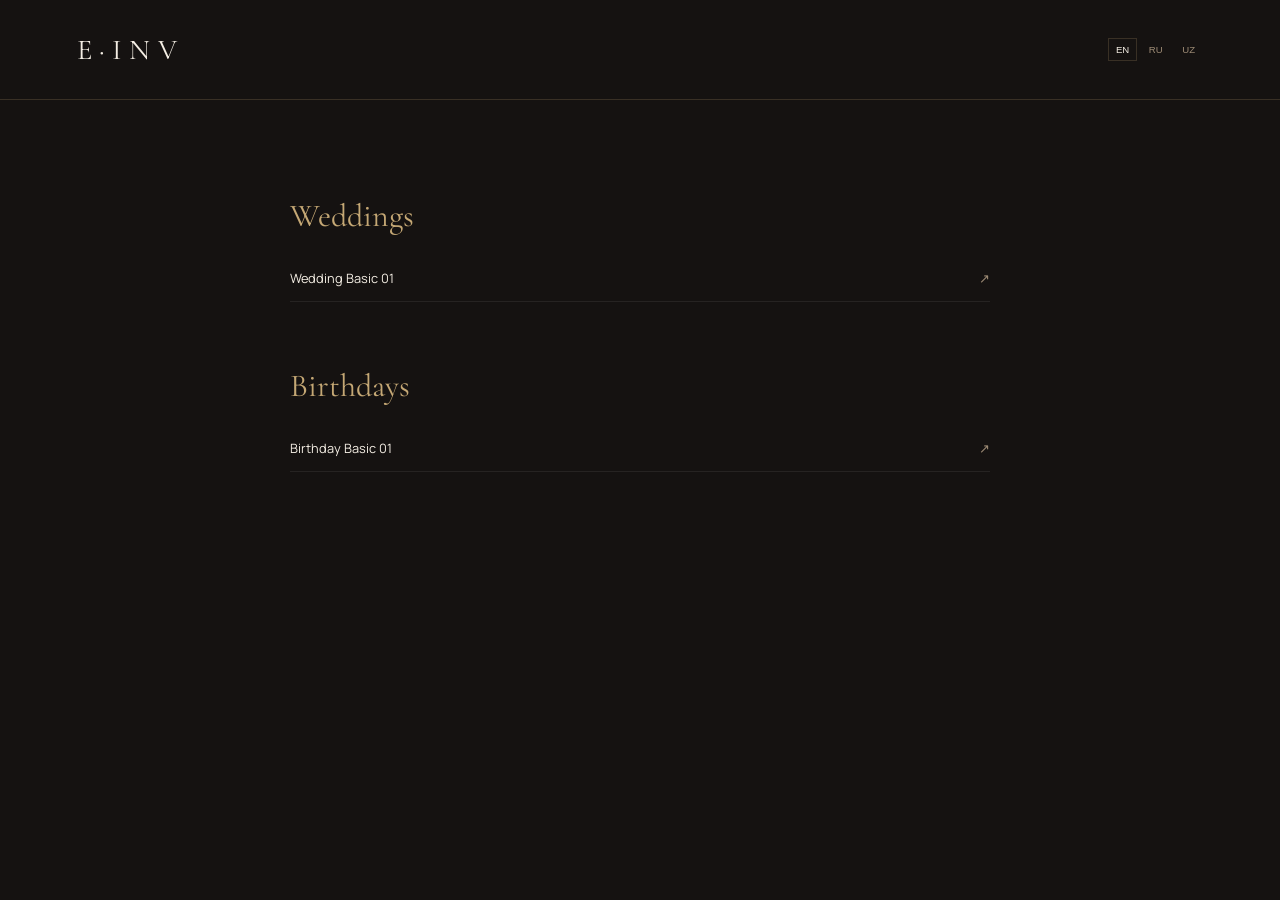
==== commit 5320c203: "updated index html" ====
--- a/index.html
+++ b/index.html
@@ -1,16 +1,15 @@
 <!DOCTYPE html>
-<html lang="en" data-lang="en">
+<html lang="en">
 <head>
     <meta charset="UTF-8">
     <meta name="viewport" content="width=device-width, initial-scale=1.0">
-
-    <title>E·INV — Digital Invitation Studio</title>
+    <title>E·INV</title>
 
     <link rel="preconnect" href="https://fonts.googleapis.com">
     <link rel="preconnect" href="https://fonts.gstatic.com" crossorigin>
 
     <link
-        href="https://fonts.googleapis.com/css2?family=Cormorant+Garamond:ital,wght@0,300;0,400;0,500;0,600;1,400&family=Manrope:wght@300;400;500;600&display=swap"
+        href="https://fonts.googleapis.com/css2?family=Cormorant+Garamond:wght@400;500;600&family=Manrope:wght@400;500&display=swap"
         rel="stylesheet"
     >
 
@@ -19,275 +18,36 @@
 
 <body>
 
-    <!-- Header -->
-    <header>
-        <a href="#" class="brand-container">
-            <span class="brand-logo">E·INV</span>
-            <span class="brand-subtitle" data-i18n="brandSubtitle">
-                Digital Invitations
-            </span>
-        </a>
+<header>
+    <a href="index.html" class="logo">E·INV</a>
 
-        <div class="nav-right">
-
-            <ul class="nav-links">
-                <li>
-                    <a
-                        href="#collection"
-                        data-i18n="navWeddings"
-                        onclick="filterByCategory('wedding', event)"
-                    >
-                        Weddings
-                    </a>
-                </li>
-
-                <li>
-                    <a
-                        href="#collection"
-                        data-i18n="navBirthdays"
-                        onclick="filterByCategory('birthday', event)"
-                    >
-                        Birthdays
-                    </a>
-                </li>
-
-                <li>
-                    <a
-                        href="#collection"
-                        data-i18n="navAll"
-                        onclick="filterByCategory('all', event)"
-                        class="active"
-                    >
-                        All Templates
-                    </a>
-                </li>
-            </ul>
-
-            <div class="lang-switcher">
-                <button
-                    class="lang-btn active"
-                    onclick="switchLanguage('en')"
-                >
-                    EN
-                </button>
-
-                <button
-                    class="lang-btn"
-                    onclick="switchLanguage('ru')"
-                >
-                    RU
-                </button>
-
-                <button
-                    class="lang-btn"
-                    onclick="switchLanguage('uz')"
-                >
-                    UZ
-                </button>
-            </div>
-
-        </div>
-    </header>
+    <div class="languages">
+        <button data-lang="en">EN</button>
+        <button data-lang="ru">RU</button>
+        <button data-lang="uz">UZ</button>
+    </div>
+</header>
 
 
-    <!-- Main Content -->
-    <main>
+<main>
 
-        <!-- Hero -->
-        <section class="hero">
+    <section>
+        <h2 data-i18n="weddings">Weddings</h2>
 
-            <span
-                class="hero-eyebrow"
-                data-i18n="heroEyebrow"
-            >
-                The Invitation Collection
-            </span>
-
-            <h1
-                class="hero-title"
-                data-i18n="heroTitle"
-            >
-                Moments worth remembering, beautifully invited.
-            </h1>
-
-            <p
-                class="hero-desc"
-                data-i18n="heroDesc"
-            >
-                A curated collection of digital invitations designed
-                for weddings, birthdays, and life's most meaningful
-                celebrations.
-            </p>
-
-            <div class="hero-ornament">
-                ♦ &nbsp; ✧ &nbsp; ♦
-            </div>
-
-        </section>
+        <div class="links" id="wedding-links"></div>
+    </section>
 
 
-        <!-- Statistics -->
-        <div
-            class="stats-row"
-            id="statsRow"
-        ></div>
+    <section>
+        <h2 data-i18n="birthdays">Birthdays</h2>
+
+        <div class="links" id="birthday-links"></div>
+    </section>
+
+</main>
 
 
-        <!-- Collection Controls -->
-        <div
-            class="controls-bar"
-            id="collection"
-        >
-
-            <div class="category-filters">
-
-                <button
-                    class="filter-btn active"
-                    data-filter="all"
-                    onclick="filterByCategory('all')"
-                    data-i18n="filterAll"
-                >
-                    All
-                </button>
-
-                <button
-                    class="filter-btn"
-                    data-filter="wedding"
-                    onclick="filterByCategory('wedding')"
-                    data-i18n="filterWedding"
-                >
-                    Wedding
-                </button>
-
-                <button
-                    class="filter-btn"
-                    data-filter="birthday"
-                    onclick="filterByCategory('birthday')"
-                    data-i18n="filterBirthday"
-                >
-                    Birthday
-                </button>
-
-            </div>
-
-
-            <div class="search-sort-group">
-
-                <div class="search-box">
-
-                    <span class="search-icon">
-                        🔍
-                    </span>
-
-                    <input
-                        type="text"
-                        class="search-input"
-                        id="searchInput"
-                        placeholder="Search collection..."
-                        data-i18n-placeholder="searchPlaceholder"
-                        oninput="handleSearch()"
-                    >
-
-                </div>
-
-
-                <select
-                    class="sort-select"
-                    id="sortSelect"
-                    onchange="handleSort()"
-                >
-                    <option
-                        value="newest"
-                        data-i18n="sortNewest"
-                    >
-                        Newest
-                    </option>
-
-                    <option
-                        value="name"
-                        data-i18n="sortName"
-                    >
-                        Name
-                    </option>
-
-                    <option
-                        value="tier"
-                        data-i18n="sortTier"
-                    >
-                        Tier
-                    </option>
-                </select>
-
-            </div>
-
-        </div>
-
-
-        <!-- Template Grid -->
-        <div
-            class="template-grid"
-            id="templateGrid"
-        >
-
-            <!-- Empty State -->
-            <div
-                class="empty-state"
-                id="emptyState"
-            >
-
-                <div class="empty-icon">
-                    ✧ &nbsp; ✦ &nbsp; ✧
-                </div>
-
-                <h3
-                    class="empty-title"
-                    data-i18n="emptyTitle"
-                >
-                    Coming Soon
-                </h3>
-
-                <p
-                    class="empty-desc"
-                    data-i18n="emptyDesc"
-                >
-                    Invitations for this category are currently being
-                    crafted for the collection. More beautiful moments
-                    are on the way.
-                </p>
-
-            </div>
-
-        </div>
-
-    </main>
-
-
-    <!-- Footer -->
-    <footer>
-
-        <div class="footer-brand">
-            E·INV
-        </div>
-
-        <div
-            class="footer-tagline"
-            data-i18n="footerTagline"
-        >
-            Digital invitations for meaningful moments.
-        </div>
-
-        <div class="footer-ornament">
-            ♦
-        </div>
-
-        <div class="footer-copy">
-            &copy; 2026 E·INV. All rights reserved.
-        </div>
-
-    </footer>
-
-
-    <script src="js/app.js"></script>
+<script src="js/app.js"></script>
 
 </body>
 </html>
--- a/css/style.css
+++ b/css/style.css
@@ -1,1267 +1,189 @@
 :root {
-    --color-bg: #121110;
-    --color-surface: #1a1817;
-    --color-surface-hover: #23211f;
-    --color-border: #332f2c;
-    --color-border-light: #443e3a;
+    --bg: #151211;
+    --text: #f4eee4;
+    --muted: #9d8b75;
+    --gold: #c5a875;
+    --border: rgba(197, 168, 117, .2);
 
-    --color-gold: #c5a880;
-    --color-gold-light: #dfc8a5;
-
-    --color-ivory: #f9f6f0;
-    --color-text: #e8e4dc;
-    --color-text-muted: #9e978e;
-
-    --color-burgundy: #4a2328;
-
-    --font-serif: 'Cormorant Garamond', Georgia, serif;
-    --font-sans: 'Manrope', -apple-system, BlinkMacSystemFont, sans-serif;
-
-    --transition-smooth: all 0.4s cubic-bezier(0.16, 1, 0.3, 1);
+    --serif: "Cormorant Garamond", Georgia, serif;
+    --sans: "Manrope", Arial, sans-serif;
 }
 
-
-/* ========================================
-   RESET
-======================================== */
-
-*,
-*::before,
-*::after {
+* {
     box-sizing: border-box;
     margin: 0;
     padding: 0;
 }
 
-
 html {
     scroll-behavior: smooth;
 }
 
-
 body {
-    background-color: var(--color-bg);
-    color: var(--color-text);
-    font-family: var(--font-sans);
-    font-size: 15px;
-    line-height: 1.6;
-
     min-height: 100vh;
 
-    display: flex;
-    flex-direction: column;
+    background: var(--bg);
+    color: var(--text);
 
-    overflow-x: hidden;
-
-    -webkit-font-smoothing: antialiased;
+    font-family: var(--sans);
 }
 
 
-/* ========================================
-   SUBTLE NOISE
-======================================== */
+/* HEADER */
 
-body::before {
-    content: "";
+header {
+    display: flex;
+    align-items: center;
+    justify-content: space-between;
 
-    position: fixed;
-    top: 0;
-    left: 0;
+    padding: 2rem 6%;
 
-    width: 100%;
-    height: 100%;
-
-    background: url("data:image/svg+xml,%3Csvg viewBox='0 0 200 200' xmlns='http://www.w3.org/2000/svg'%3E%3Cfilter id='noiseFilter'%3E%3CfeTurbulence type='fractalNoise' baseFrequency='0.8' numOctaves='3' stitchTiles='stitch'/%3E%3C/filter%3E%3Crect width='100%25' height='100%25' filter='url(%23noiseFilter)' opacity='0.025'/%3E%3C/svg%3E");
-
-    pointer-events: none;
-    z-index: 999;
+    border-bottom: 1px solid var(--border);
 }
 
+.logo {
+    color: var(--text);
 
-/* ========================================
-   HEADER
-======================================== */
+    font-family: var(--serif);
+    font-size: 1.8rem;
 
-header {
-    position: fixed;
-    top: 0;
-    left: 0;
-
-    width: 100%;
-
-    background-color: rgba(18, 17, 16, 0.85);
-
-    backdrop-filter: blur(12px);
-    -webkit-backdrop-filter: blur(12px);
-
-    border-bottom: 1px solid var(--color-border);
-
-    z-index: 100;
-
-    display: flex;
-    justify-content: space-between;
-    align-items: center;
-
-    padding: 1.5rem 4%;
-
-    transition: var(--transition-smooth);
-}
-
-
-.brand-container {
-    display: flex;
-    flex-direction: column;
+    letter-spacing: .25em;
 
     text-decoration: none;
 }
 
 
-.brand-logo {
-    font-family: var(--font-serif);
+/* LANGUAGE */
 
-    font-size: 1.5rem;
-    letter-spacing: 0.25em;
+.languages {
+    display: flex;
+    gap: .2rem;
+}
 
-    color: var(--color-ivory);
+.languages button {
+    padding: .3rem .45rem;
 
-    font-weight: 500;
+    border: 1px solid transparent;
+
+    background: none;
+    color: var(--muted);
+
+    cursor: pointer;
+
+    font-size: .6rem;
+}
+
+.languages button:hover,
+.languages button.active {
+    color: var(--text);
+    border-color: var(--border);
 }
 
 
-.brand-subtitle {
-    font-size: 0.65rem;
+/* MAIN */
 
-    letter-spacing: 0.3em;
-    text-transform: uppercase;
+main {
+    width: min(700px, 88%);
 
-    color: var(--color-gold);
+    margin: 0 auto;
 
-    margin-top: -2px;
+    padding: 6rem 0;
 }
 
 
-.nav-right {
-    display: flex;
-    align-items: center;
+/* SECTIONS */
 
-    gap: 2.5rem;
+section {
+    margin-bottom: 4rem;
 }
 
+h2 {
+    margin-bottom: 1.2rem;
 
-.nav-links {
-    display: flex;
+    color: var(--gold);
 
-    gap: 2rem;
+    font-family: var(--serif);
 
-    list-style: none;
-}
-
-
-.nav-links a {
-    color: var(--color-text-muted);
-
-    text-decoration: none;
-
-    font-size: 0.8rem;
-
-    letter-spacing: 0.15em;
-    text-transform: uppercase;
-
-    transition: var(--transition-smooth);
-
-    position: relative;
-}
-
-
-.nav-links a:hover,
-.nav-links a.active {
-    color: var(--color-ivory);
-}
-
-
-.nav-links a::after {
-    content: '';
-
-    position: absolute;
-
-    bottom: -4px;
-    left: 0;
-
-    width: 0;
-    height: 1px;
-
-    background-color: var(--color-gold);
-
-    transition: var(--transition-smooth);
-}
-
-
-.nav-links a:hover::after,
-.nav-links a.active::after {
-    width: 100%;
-}
-
-
-/* ========================================
-   LANGUAGE SWITCHER
-======================================== */
-
-.lang-switcher {
-    display: flex;
-
-    border: 1px solid var(--color-border);
-    border-radius: 2px;
-
-    overflow: hidden;
-
-    background: var(--color-surface);
-}
-
-
-.lang-btn {
-    background: transparent;
-    border: none;
-
-    color: var(--color-text-muted);
-
-    font-family: var(--font-sans);
-
-    font-size: 0.7rem;
-
-    letter-spacing: 0.1em;
-
-    padding: 0.35rem 0.6rem;
-
-    cursor: pointer;
-
-    transition: var(--transition-smooth);
-}
-
-
-.lang-btn:hover {
-    color: var(--color-ivory);
-}
-
-
-.lang-btn.active {
-    background: var(--color-gold);
-
-    color: var(--color-bg);
-
-    font-weight: 600;
-}
-
-
-/* ========================================
-   MAIN
-======================================== */
-
-main {
-    margin-top: 100px;
-
-    flex: 1;
-
-    padding: 0 4% 6rem 4%;
-
-    max-width: 1600px;
-
-    margin-left: auto;
-    margin-right: auto;
-
-    width: 100%;
-}
-
-
-/* ========================================
-   HERO
-======================================== */
-
-.hero {
-    padding: 5rem 0 3rem 0;
-
-    text-align: center;
-
-    max-width: 800px;
-
-    margin: 0 auto;
-
-    position: relative;
-}
-
-
-.hero-eyebrow {
-    font-size: 0.75rem;
-
-    letter-spacing: 0.3em;
-
-    text-transform: uppercase;
-
-    color: var(--color-gold);
-
-    margin-bottom: 1.5rem;
-
-    display: inline-block;
-
-    position: relative;
-}
-
-
-.hero-eyebrow::before,
-.hero-eyebrow::after {
-    content: "—";
-
-    color: var(--color-border-light);
-
-    margin: 0 1rem;
-}
-
-
-.hero-title {
-    font-family: var(--font-serif);
-
-    font-size: clamp(2.5rem, 5vw, 4.2rem);
-
-    font-weight: 300;
-
-    color: var(--color-ivory);
-
-    line-height: 1.15;
-
-    margin-bottom: 1.5rem;
-
-    letter-spacing: -0.01em;
-}
-
-
-.hero-desc {
-    color: var(--color-text-muted);
-
-    font-size: 1.05rem;
-
-    font-weight: 300;
-
-    line-height: 1.7;
-
-    max-width: 600px;
-
-    margin: 0 auto 2.5rem auto;
-}
-
-
-.hero-ornament {
-    color: var(--color-gold);
-
-    font-size: 1.2rem;
-
-    letter-spacing: 0.5em;
-
-    opacity: 0.6;
-
-    margin-bottom: 2rem;
-}
-
-
-/* ========================================
-   STATS
-======================================== */
-
-.stats-row {
-    display: flex;
-
-    justify-content: center;
-
-    gap: 4rem;
-
-    border-top: 1px solid var(--color-border);
-    border-bottom: 1px solid var(--color-border);
-
-    padding: 1.5rem 0;
-
-    margin: 3rem 0;
-}
-
-
-.stat-item {
-    text-align: center;
-}
-
-
-.stat-number {
-    font-family: var(--font-serif);
-
-    font-size: 1.6rem;
-
-    color: var(--color-gold);
-
+    font-size: 2rem;
     font-weight: 400;
 }
 
 
-.stat-label {
-    font-size: 0.7rem;
+/* LINKS */
 
-    text-transform: uppercase;
+.links {
+    display: flex;
+    flex-direction: column;
+}
 
-    letter-spacing: 0.2em;
+.links a {
+    display: flex;
+    align-items: center;
 
-    color: var(--color-text-muted);
+    padding: .9rem 0;
 
-    margin-top: 0.2rem;
+    border-bottom: 1px solid rgba(255,255,255,.07);
+
+    color: var(--text);
+
+    font-size: .8rem;
+
+    text-decoration: none;
+
+    transition:
+        color .25s ease,
+        padding-left .25s ease;
+}
+
+.links a::after {
+    content: "↗";
+
+    margin-left: auto;
+
+    color: var(--muted);
+
+    transition:
+        transform .25s ease;
+}
+
+.links a:hover {
+    padding-left: .5rem;
+
+    color: var(--gold);
+}
+
+.links a:hover::after {
+    transform: translate(3px, -3px);
 }
 
 
-/* ========================================
-   CONTROLS
-======================================== */
+/* MOBILE */
 
-.controls-bar {
-    display: flex;
-
-    justify-content: space-between;
-
-    align-items: center;
-
-    margin: 3rem 0 2rem 0;
-
-    gap: 1.5rem;
-
-    flex-wrap: wrap;
-}
-
-
-.category-filters {
-    display: flex;
-
-    gap: 0.5rem;
-
-    flex-wrap: wrap;
-}
-
-
-.filter-btn {
-    background: transparent;
-
-    border: 1px solid var(--color-border);
-
-    color: var(--color-text-muted);
-
-    padding: 0.5rem 1.25rem;
-
-    font-family: var(--font-sans);
-
-    font-size: 0.75rem;
-
-    letter-spacing: 0.15em;
-
-    text-transform: uppercase;
-
-    cursor: pointer;
-
-    transition: var(--transition-smooth);
-
-    border-radius: 2px;
-}
-
-
-.filter-btn:hover {
-    border-color: var(--color-border-light);
-
-    color: var(--color-ivory);
-}
-
-
-.filter-btn.active {
-    background-color: var(--color-surface-hover);
-
-    border-color: var(--color-gold);
-
-    color: var(--color-ivory);
-}
-
-
-.search-sort-group {
-    display: flex;
-
-    gap: 1rem;
-
-    align-items: center;
-}
-
-
-.search-box {
-    position: relative;
-}
-
-
-.search-input {
-    background: var(--color-surface);
-
-    border: 1px solid var(--color-border);
-
-    padding: 0.5rem 1rem 0.5rem 2.2rem;
-
-    color: var(--color-ivory);
-
-    font-family: var(--font-sans);
-
-    font-size: 0.8rem;
-
-    width: 220px;
-
-    border-radius: 2px;
-
-    transition: var(--transition-smooth);
-}
-
-
-.search-input:focus {
-    outline: none;
-
-    border-color: var(--color-gold);
-
-    width: 260px;
-}
-
-
-.search-icon {
-    position: absolute;
-
-    left: 0.75rem;
-    top: 50%;
-
-    transform: translateY(-50%);
-
-    color: var(--color-text-muted);
-
-    font-size: 0.8rem;
-
-    pointer-events: none;
-}
-
-
-.sort-select {
-    background: var(--color-surface);
-
-    border: 1px solid var(--color-border);
-
-    color: var(--color-text-muted);
-
-    padding: 0.5rem 1rem;
-
-    font-family: var(--font-sans);
-
-    font-size: 0.8rem;
-
-    border-radius: 2px;
-
-    cursor: pointer;
-
-    transition: var(--transition-smooth);
-}
-
-
-.sort-select:focus,
-.sort-select:hover {
-    outline: none;
-
-    border-color: var(--color-gold);
-
-    color: var(--color-ivory);
-}
-
-
-/* ========================================
-   TEMPLATE GRID
-======================================== */
-
-.template-grid {
-    display: grid;
-
-    grid-template-columns: repeat(
-        auto-fill,
-        minmax(360px, 1fr)
-    );
-
-    gap: 2.5rem;
-}
-
-
-/* ========================================
-   TEMPLATE CARD
-======================================== */
-
-.template-card {
-    background-color: var(--color-surface);
-
-    border: 1px solid var(--color-border);
-
-    border-radius: 4px;
-
-    overflow: hidden;
-
-    display: flex;
-    flex-direction: column;
-
-    transition: var(--transition-smooth);
-
-    position: relative;
-}
-
-
-.template-card:hover {
-    transform: translateY(-6px);
-
-    border-color: var(--color-border-light);
-
-    box-shadow:
-        0 20px 40px rgba(0, 0, 0, 0.4);
-}
-
-
-/* ========================================
-   CARD PREVIEW
-======================================== */
-
-.card-preview-container {
-    height: 260px;
-
-    background:
-        linear-gradient(
-            135deg,
-            #181615 0%,
-            #201c1a 100%
-        );
-
-    border-bottom: 1px solid var(--color-border);
-
-    position: relative;
-
-    display: flex;
-
-    align-items: center;
-    justify-content: center;
-
-    overflow: hidden;
-
-    padding: 2rem;
-}
-
-
-.card-preview-container::after {
-    content: '';
-
-    position: absolute;
-
-    inset: 0;
-
-    background:
-        radial-gradient(
-            circle at center,
-            rgba(197, 168, 128, 0.05) 0%,
-            transparent 70%
-        );
-
-    pointer-events: none;
-}
-
-
-/* ========================================
-   MINI INVITATION
-======================================== */
-
-.mini-invitation {
-    width: 170px;
-    height: 220px;
-
-    background-color: #fbf9f5;
-
-    color: #2b2622;
-
-    padding: 1.25rem 1rem;
-
-    display: flex;
-    flex-direction: column;
-
-    align-items: center;
-    justify-content: space-between;
-
-    text-align: center;
-
-    position: relative;
-
-    box-shadow:
-        0 10px 30px rgba(0, 0, 0, 0.5);
-
-    border:
-        1px solid rgba(197, 168, 128, 0.4);
-
-    transition: var(--transition-smooth);
-}
-
-
-.template-card:hover .mini-invitation {
-    transform: scale(1.03);
-
-    box-shadow:
-        0 15px 35px rgba(0, 0, 0, 0.6),
-        0 0 15px rgba(197, 168, 128, 0.15);
-}
-
-
-.mini-inv-border {
-    position: absolute;
-
-    inset: 6px;
-
-    border:
-        1px solid rgba(197, 168, 128, 0.5);
-
-    pointer-events: none;
-}
-
-
-.mini-inv-top {
-    font-family: var(--font-serif);
-
-    font-size: 0.5rem;
-
-    letter-spacing: 0.25em;
-
-    text-transform: uppercase;
-
-    color: #7a6d5d;
-}
-
-
-.mini-inv-body {
-    display: flex;
-
-    flex-direction: column;
-
-    gap: 0.35rem;
-}
-
-
-.mini-inv-names {
-    font-family: var(--font-serif);
-
-    font-size: 0.95rem;
-
-    font-style: italic;
-
-    color: #1a1715;
-
-    line-height: 1.1;
-}
-
-
-.mini-inv-amp {
-    font-size: 0.75rem;
-
-    color: #b08d57;
-
-    font-family: var(--font-serif);
-}
-
-
-.mini-inv-date {
-    font-size: 0.5rem;
-
-    letter-spacing: 0.15em;
-
-    color: #5c5348;
-
-    text-transform: uppercase;
-}
-
-
-.mini-inv-footer {
-    font-size: 0.45rem;
-
-    letter-spacing: 0.2em;
-
-    text-transform: uppercase;
-
-    color: #8c8070;
-}
-
-
-.card-number-badge {
-    position: absolute;
-
-    top: 1rem;
-    right: 1.25rem;
-
-    font-family: var(--font-serif);
-
-    font-size: 0.85rem;
-
-    color: var(--color-gold);
-
-    opacity: 0.8;
-}
-
-
-/* ========================================
-   CARD CONTENT
-======================================== */
-
-.card-content {
-    padding: 1.75rem;
-
-    display: flex;
-
-    flex-direction: column;
-
-    flex: 1;
-}
-
-
-.card-meta-row {
-    display: flex;
-
-    justify-content: space-between;
-
-    align-items: center;
-
-    margin-bottom: 0.75rem;
-}
-
-
-.card-category-tier {
-    font-size: 0.65rem;
-
-    letter-spacing: 0.2em;
-
-    text-transform: uppercase;
-
-    color: var(--color-gold);
-}
-
-
-.card-status {
-    font-size: 0.6rem;
-
-    letter-spacing: 0.15em;
-
-    text-transform: uppercase;
-
-    padding: 0.2rem 0.5rem;
-
-    border-radius: 2px;
-
-    background:
-        rgba(197, 168, 128, 0.1);
-
-    color: var(--color-gold);
-
-    border:
-        1px solid rgba(197, 168, 128, 0.2);
-}
-
-
-.card-title {
-    font-family: var(--font-serif);
-
-    font-size: 1.4rem;
-
-    font-weight: 400;
-
-    color: var(--color-ivory);
-
-    margin-bottom: 0.5rem;
-
-    letter-spacing: 0.01em;
-}
-
-
-.card-desc {
-    font-size: 0.85rem;
-
-    color: var(--color-text-muted);
-
-    line-height: 1.6;
-
-    margin-bottom: 1.5rem;
-
-    flex: 1;
-
-    font-weight: 300;
-}
-
-
-.card-action-row {
-    display: flex;
-
-    justify-content: space-between;
-
-    align-items: center;
-
-    padding-top: 1rem;
-
-    border-top:
-        1px solid var(--color-border);
-}
-
-
-.preview-link {
-    display: inline-flex;
-
-    align-items: center;
-
-    gap: 0.5rem;
-
-    color: var(--color-ivory);
-
-    text-decoration: none;
-
-    font-size: 0.75rem;
-
-    letter-spacing: 0.2em;
-
-    text-transform: uppercase;
-
-    font-weight: 500;
-
-    transition: var(--transition-smooth);
-}
-
-
-.preview-link span {
-    transition:
-        transform 0.3s ease;
-}
-
-
-.preview-link:hover {
-    color: var(--color-gold);
-}
-
-
-.preview-link:hover span {
-    transform: translateX(4px);
-}
-
-
-/* ========================================
-   EMPTY STATE
-======================================== */
-
-.empty-state {
-    grid-column: 1 / -1;
-
-    text-align: center;
-
-    padding: 6rem 2rem;
-
-    background-color: var(--color-surface);
-
-    border:
-        1px solid var(--color-border);
-
-    border-radius: 4px;
-
-    display: none;
-}
-
-
-.empty-state.visible {
-    display: flex;
-
-    flex-direction: column;
-
-    align-items: center;
-
-    justify-content: center;
-}
-
-
-.empty-icon {
-    color: var(--color-gold);
-
-    font-size: 1.5rem;
-
-    margin-bottom: 1.5rem;
-
-    opacity: 0.7;
-
-    letter-spacing: 0.3em;
-}
-
-
-.empty-title {
-    font-family: var(--font-serif);
-
-    font-size: 2rem;
-
-    color: var(--color-ivory);
-
-    font-weight: 300;
-
-    margin-bottom: 1rem;
-
-    letter-spacing: 0.05em;
-}
-
-
-.empty-desc {
-    color: var(--color-text-muted);
-
-    font-size: 0.95rem;
-
-    max-width: 400px;
-
-    margin: 0 auto;
-
-    line-height: 1.7;
-
-    font-weight: 300;
-}
-
-
-/* ========================================
-   FOOTER
-======================================== */
-
-footer {
-    border-top:
-        1px solid var(--color-border);
-
-    padding: 3rem 4%;
-
-    text-align: center;
-
-    background-color:
-        rgba(18, 17, 16, 0.9);
-
-    margin-top: 6rem;
-}
-
-
-.footer-brand {
-    font-family: var(--font-serif);
-
-    font-size: 1.25rem;
-
-    letter-spacing: 0.3em;
-
-    color: var(--color-ivory);
-
-    margin-bottom: 0.75rem;
-}
-
-
-.footer-tagline {
-    font-size: 0.8rem;
-
-    color: var(--color-text-muted);
-
-    letter-spacing: 0.1em;
-
-    margin-bottom: 1.5rem;
-
-    font-weight: 300;
-}
-
-
-.footer-ornament {
-    color: var(--color-gold);
-
-    font-size: 0.9rem;
-
-    letter-spacing: 0.4em;
-
-    margin-bottom: 1.5rem;
-
-    opacity: 0.5;
-}
-
-
-.footer-copy {
-    font-size: 0.7rem;
-
-    letter-spacing: 0.15em;
-
-    color: var(--color-text-muted);
-
-    text-transform: uppercase;
-}
-
-
-/* ========================================
-   MOBILE
-======================================== */
-
-@media (max-width: 768px) {
+@media (max-width: 600px) {
 
     header {
-        padding: 1rem 5%;
-
-        flex-direction: column;
-
-        gap: 1rem;
+        padding: 1.2rem 5%;
     }
 
-
-    .nav-right {
-        width: 100%;
-
-        justify-content: space-between;
-
-        gap: 1rem;
+    .logo {
+        font-size: 1.5rem;
     }
 
-
-    .nav-links {
-        gap: 1rem;
+    main {
+        width: 90%;
+        padding: 4rem 0;
     }
 
-
-    .nav-links a {
-        font-size: 0.7rem;
+    section {
+        margin-bottom: 3rem;
     }
 
-
-    main {
-        margin-top: 140px;
-
-        padding:
-            0 5% 4rem 5%;
+    h2 {
+        font-size: 1.7rem;
     }
 
-
-    .hero {
-        padding:
-            3rem 0 2rem 0;
-    }
-
-
-    .hero-eyebrow {
-        font-size: 0.65rem;
-    }
-
-
-    .hero-title {
-        font-size:
-            clamp(2.2rem, 10vw, 3.2rem);
-    }
-
-
-    .hero-desc {
-        font-size: 0.95rem;
-    }
-
-
-    .stats-row {
-        gap: 2rem;
-    }
-
-
-    .stat-number {
-        font-size: 1.4rem;
-    }
-
-
-    .stat-label {
-        font-size: 0.6rem;
-    }
-
-
-    .controls-bar {
-        flex-direction: column;
-
-        align-items: stretch;
-    }
-
-
-    .search-sort-group {
-        flex-direction: column;
-
-        width: 100%;
-    }
-
-
-    .search-box,
-    .search-input,
-    .sort-select {
-        width: 100%;
-    }
-
-
-    .search-input:focus {
-        width: 100%;
-    }
-
-
-    .template-grid {
-        grid-template-columns: 100%;
-    }
-
-
-    .template-card {
-        width: 100%;
-    }
-}
-
-
-@media (max-width: 480px) {
-
-    .nav-right {
-        align-items: flex-end;
-    }
-
-
-    .nav-links {
-        gap: 0.65rem;
-    }
-
-
-    .nav-links a {
-        font-size: 0.6rem;
-
-        letter-spacing: 0.08em;
-    }
-
-
-    .lang-btn {
-        padding:
-            0.3rem 0.45rem;
-
-        font-size: 0.6rem;
-    }
-
-
-    .stats-row {
-        gap: 1rem;
-    }
-
-
-    .stat-label {
-        letter-spacing: 0.1em;
-    }
-
-
-    .category-filters {
-        width: 100%;
-    }
-
-
-    .filter-btn {
-        flex: 1;
-
-        padding:
-            0.55rem 0.5rem;
-
-        font-size: 0.65rem;
-    }
-
-
-    .card-preview-container {
-        height: 240px;
-    }
-
-
-    .card-content {
-        padding: 1.4rem;
+    .links a {
+        padding: .8rem 0;
+        font-size: .75rem;
     }
 }
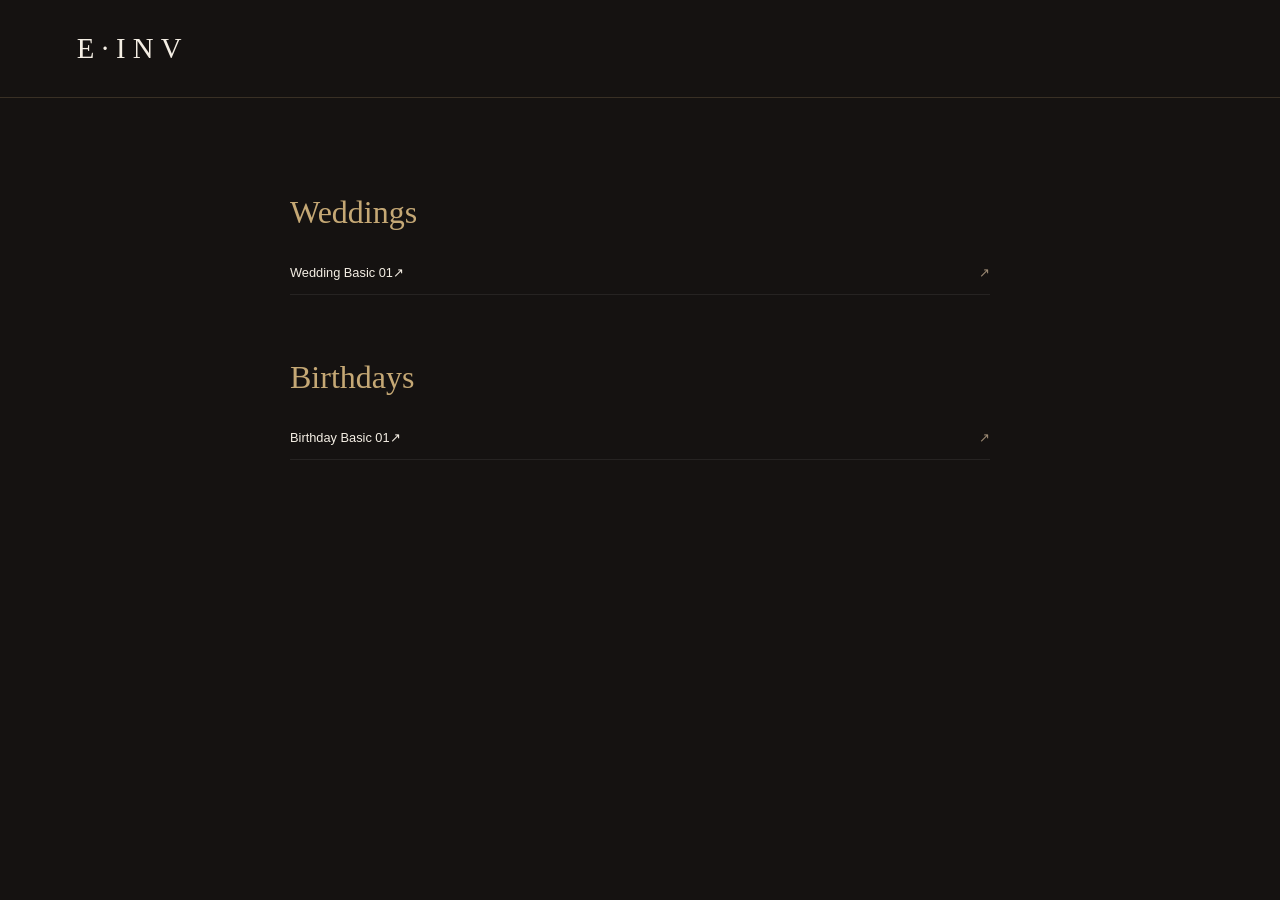
==== commit e6244310: "updates" ====
--- a/index.html
+++ b/index.html
@@ -4,15 +4,6 @@
     <meta charset="UTF-8">
     <meta name="viewport" content="width=device-width, initial-scale=1.0">
     <title>E·INV</title>
-
-    <link rel="preconnect" href="https://fonts.googleapis.com">
-    <link rel="preconnect" href="https://fonts.gstatic.com" crossorigin>
-
-    <link
-        href="https://fonts.googleapis.com/css2?family=Cormorant+Garamond:wght@400;500;600&family=Manrope:wght@400;500&display=swap"
-        rel="stylesheet"
-    >
-
     <link rel="stylesheet" href="css/style.css">
 </head>
 
@@ -20,32 +11,11 @@
 
 <header>
     <a href="index.html" class="logo">E·INV</a>
-
-    <div class="languages">
-        <button data-lang="en">EN</button>
-        <button data-lang="ru">RU</button>
-        <button data-lang="uz">UZ</button>
-    </div>
 </header>
 
-
-<main>
-
-    <section>
-        <h2 data-i18n="weddings">Weddings</h2>
-
-        <div class="links" id="wedding-links"></div>
-    </section>
-
-
-    <section>
-        <h2 data-i18n="birthdays">Birthdays</h2>
-
-        <div class="links" id="birthday-links"></div>
-    </section>
-
+<main id="app">
+    <!-- Templates are generated by app.js -->
 </main>
-
 
 <script src="js/app.js"></script>
 
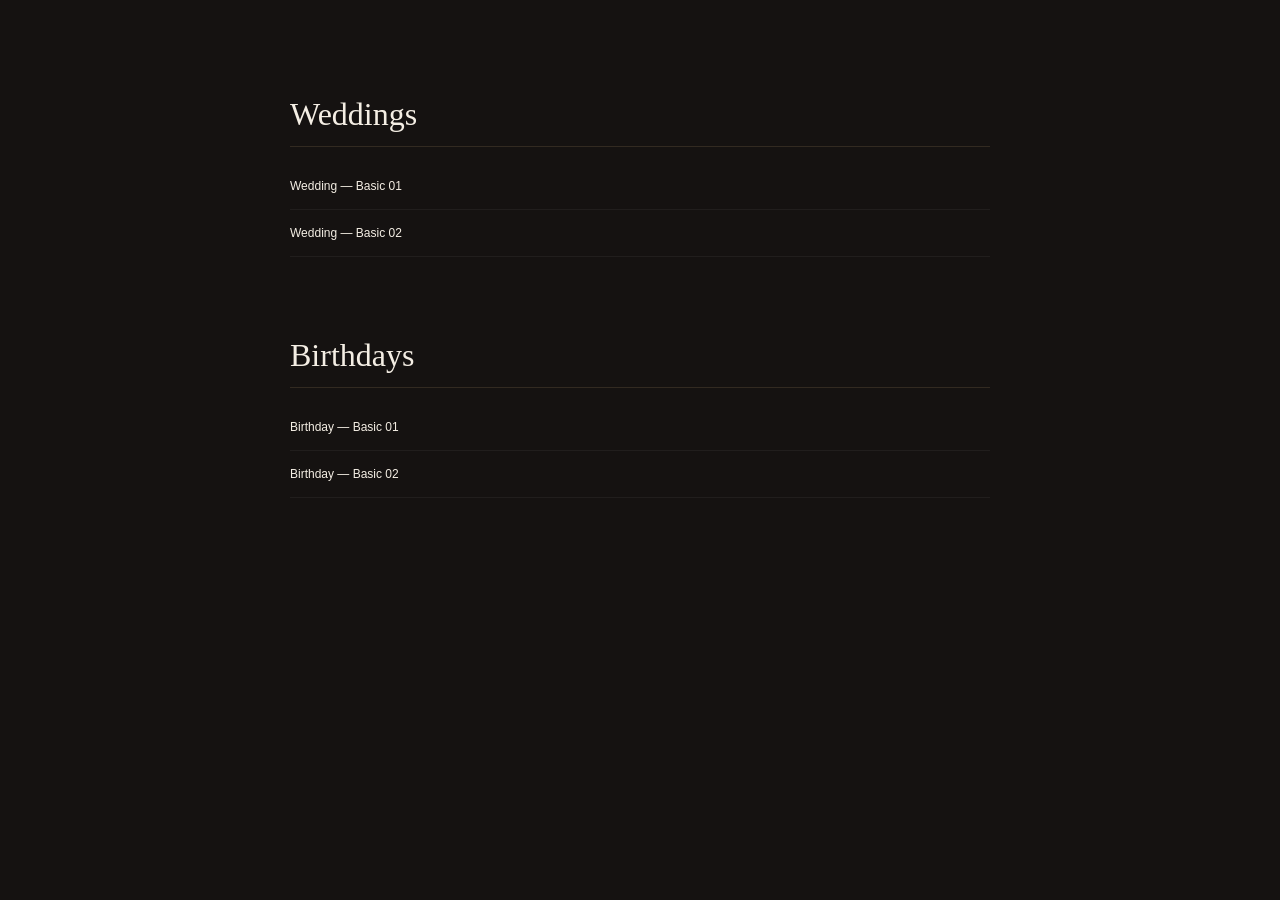
==== commit 522378de: "simplified dashboard" ====
--- a/index.html
+++ b/index.html
@@ -3,21 +3,46 @@
 <head>
     <meta charset="UTF-8">
     <meta name="viewport" content="width=device-width, initial-scale=1.0">
+
     <title>E·INV</title>
+
     <link rel="stylesheet" href="css/style.css">
 </head>
 
 <body>
 
-<header>
-    <a href="index.html" class="logo">E·INV</a>
-</header>
+<main>
 
-<main id="app">
-    <!-- Templates are generated by app.js -->
+    <section>
+        <h2>Weddings</h2>
+
+        <div class="links">
+            <a href="wedding/wedding-basic-01.html">
+                Wedding — Basic 01
+            </a>
+
+            <a href="wedding/wedding-basic-02.html">
+                Wedding — Basic 02
+            </a>
+        </div>
+    </section>
+
+
+    <section>
+        <h2>Birthdays</h2>
+
+        <div class="links">
+            <a href="birthday/birthday-basic-01.html">
+                Birthday — Basic 01
+            </a>
+
+            <a href="birthday/birthday-basic-02.html">
+                Birthday — Basic 02
+            </a>
+        </div>
+    </section>
+
 </main>
-
-<script src="js/app.js"></script>
 
 </body>
 </html>
--- a/css/style.css
+++ b/css/style.css
@@ -1,13 +1,14 @@
 :root {
     --bg: #151211;
     --text: #f4eee4;
-    --muted: #9d8b75;
+    --muted: #8f8170;
     --gold: #c5a875;
-    --border: rgba(197, 168, 117, .2);
+    --border: rgba(197, 168, 117, .16);
 
-    --serif: "Cormorant Garamond", Georgia, serif;
-    --sans: "Manrope", Arial, sans-serif;
+    --serif: Georgia, serif;
+    --sans: Arial, sans-serif;
 }
+
 
 * {
     box-sizing: border-box;
@@ -15,9 +16,6 @@
     padding: 0;
 }
 
-html {
-    scroll-behavior: smooth;
-}
 
 body {
     min-height: 100vh;
@@ -26,81 +24,37 @@
     color: var(--text);
 
     font-family: var(--sans);
+
+    -webkit-font-smoothing: antialiased;
 }
 
 
-/* HEADER */
-
-header {
-    display: flex;
-    align-items: center;
-    justify-content: space-between;
-
-    padding: 2rem 6%;
-
-    border-bottom: 1px solid var(--border);
-}
-
-.logo {
-    color: var(--text);
-
-    font-family: var(--serif);
-    font-size: 1.8rem;
-
-    letter-spacing: .25em;
-
-    text-decoration: none;
-}
-
-
-/* LANGUAGE */
-
-.languages {
-    display: flex;
-    gap: .2rem;
-}
-
-.languages button {
-    padding: .3rem .45rem;
-
-    border: 1px solid transparent;
-
-    background: none;
-    color: var(--muted);
-
-    cursor: pointer;
-
-    font-size: .6rem;
-}
-
-.languages button:hover,
-.languages button.active {
-    color: var(--text);
-    border-color: var(--border);
-}
-
-
-/* MAIN */
-
 main {
     width: min(700px, 88%);
-
     margin: 0 auto;
 
     padding: 6rem 0;
 }
 
 
-/* SECTIONS */
-
 section {
-    margin-bottom: 4rem;
+    margin-bottom: 5rem;
 }
 
+
+section:last-child {
+    margin-bottom: 0;
+}
+
+
 h2 {
-    margin-bottom: 1.2rem;
+    margin-bottom: 1rem;
 
-    color: var(--gold);
+    padding-bottom: .8rem;
+
+    border-bottom: 1px solid var(--border);
+
+    color: var(--text);
 
     font-family: var(--serif);
 
@@ -109,81 +63,56 @@
 }
 
 
-/* LINKS */
-
 .links {
     display: flex;
     flex-direction: column;
 }
 
+
 .links a {
-    display: flex;
-    align-items: center;
+    padding: 1rem 0;
 
-    padding: .9rem 0;
-
-    border-bottom: 1px solid rgba(255,255,255,.07);
+    border-bottom: 1px solid rgba(255, 255, 255, .05);
 
     color: var(--text);
 
-    font-size: .8rem;
+    font-size: .75rem;
 
     text-decoration: none;
 
     transition:
-        color .25s ease,
-        padding-left .25s ease;
+        color .2s ease,
+        padding-left .2s ease;
 }
 
-.links a::after {
-    content: "↗";
-
-    margin-left: auto;
-
-    color: var(--muted);
-
-    transition:
-        transform .25s ease;
-}
 
 .links a:hover {
     padding-left: .5rem;
-
     color: var(--gold);
 }
 
-.links a:hover::after {
-    transform: translate(3px, -3px);
-}
-
-
-/* MOBILE */
 
 @media (max-width: 600px) {
-
-    header {
-        padding: 1.2rem 5%;
-    }
-
-    .logo {
-        font-size: 1.5rem;
-    }
 
     main {
         width: 90%;
         padding: 4rem 0;
     }
 
+
     section {
-        margin-bottom: 3rem;
+        margin-bottom: 4rem;
     }
 
+
     h2 {
-        font-size: 1.7rem;
+        font-size: 1.8rem;
     }
 
+
     .links a {
-        padding: .8rem 0;
-        font-size: .75rem;
+        padding: .9rem 0;
+        font-size: .7rem;
     }
+
 }
